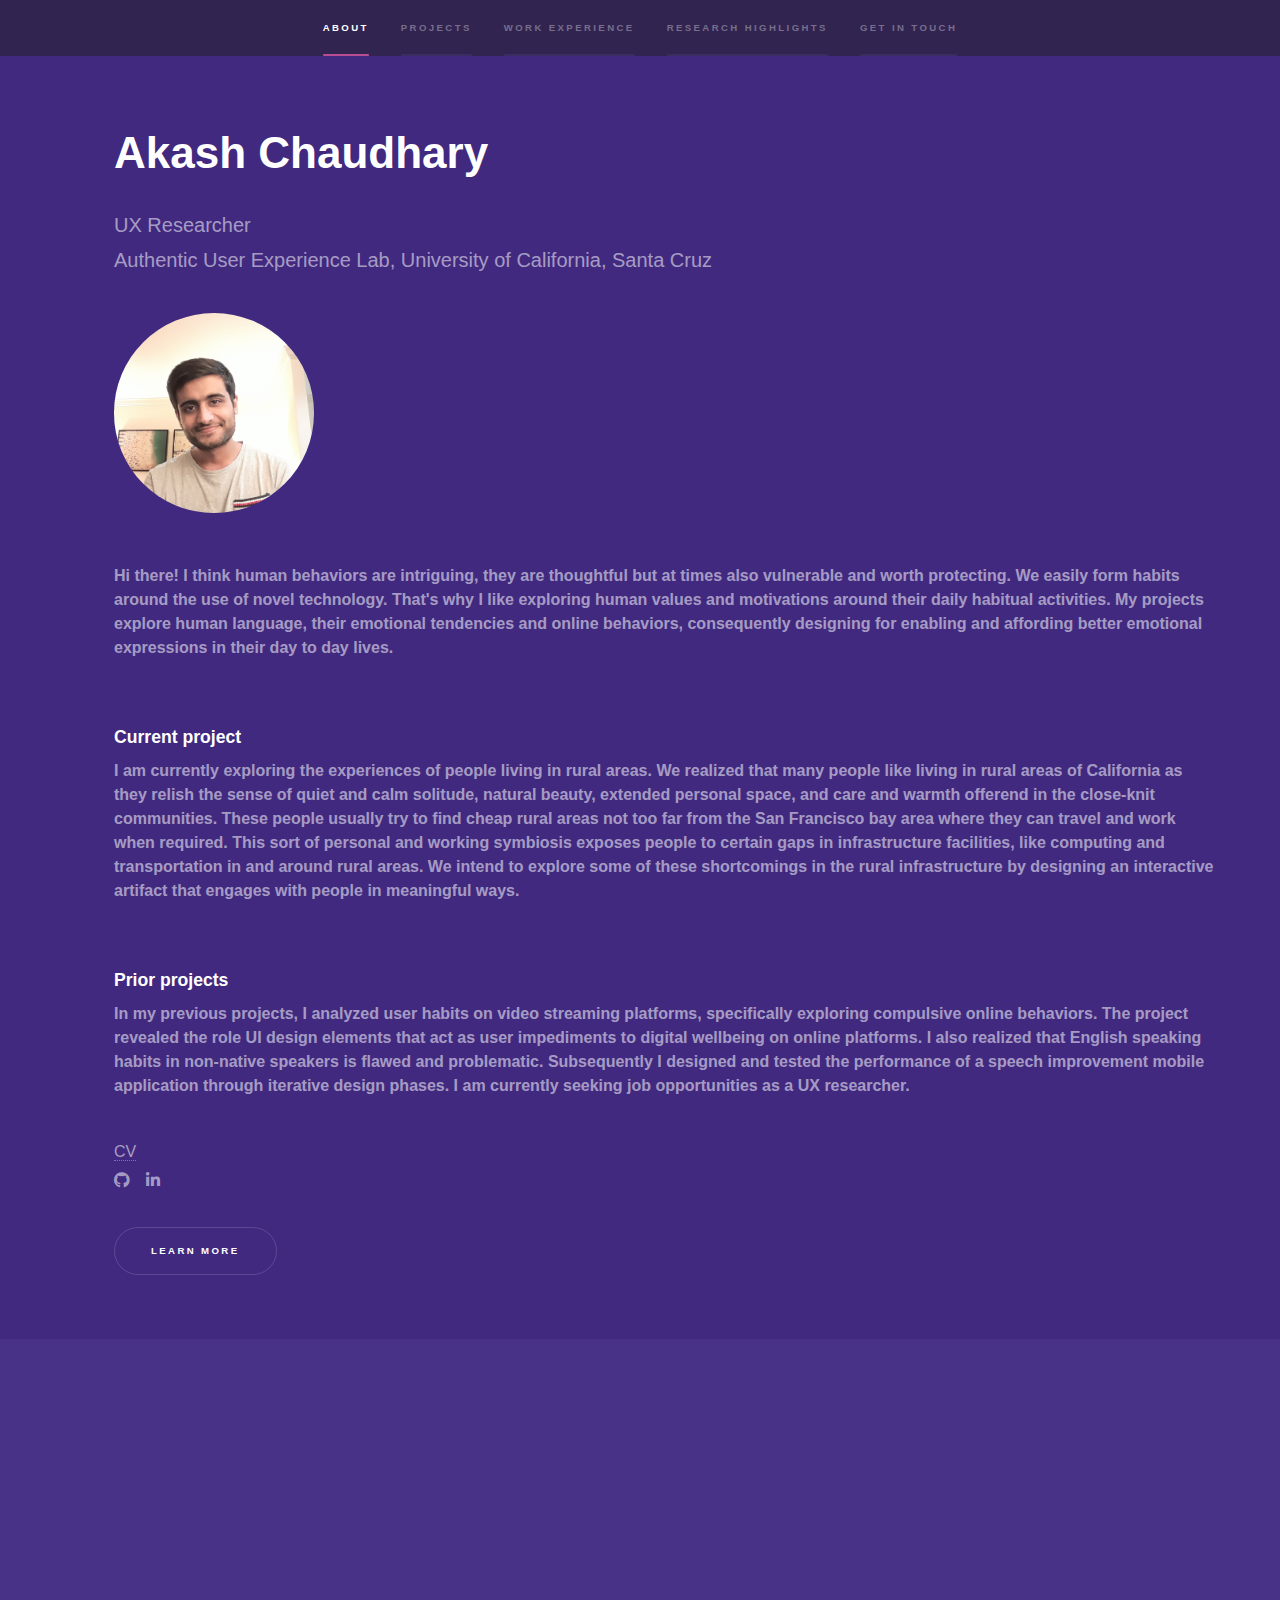
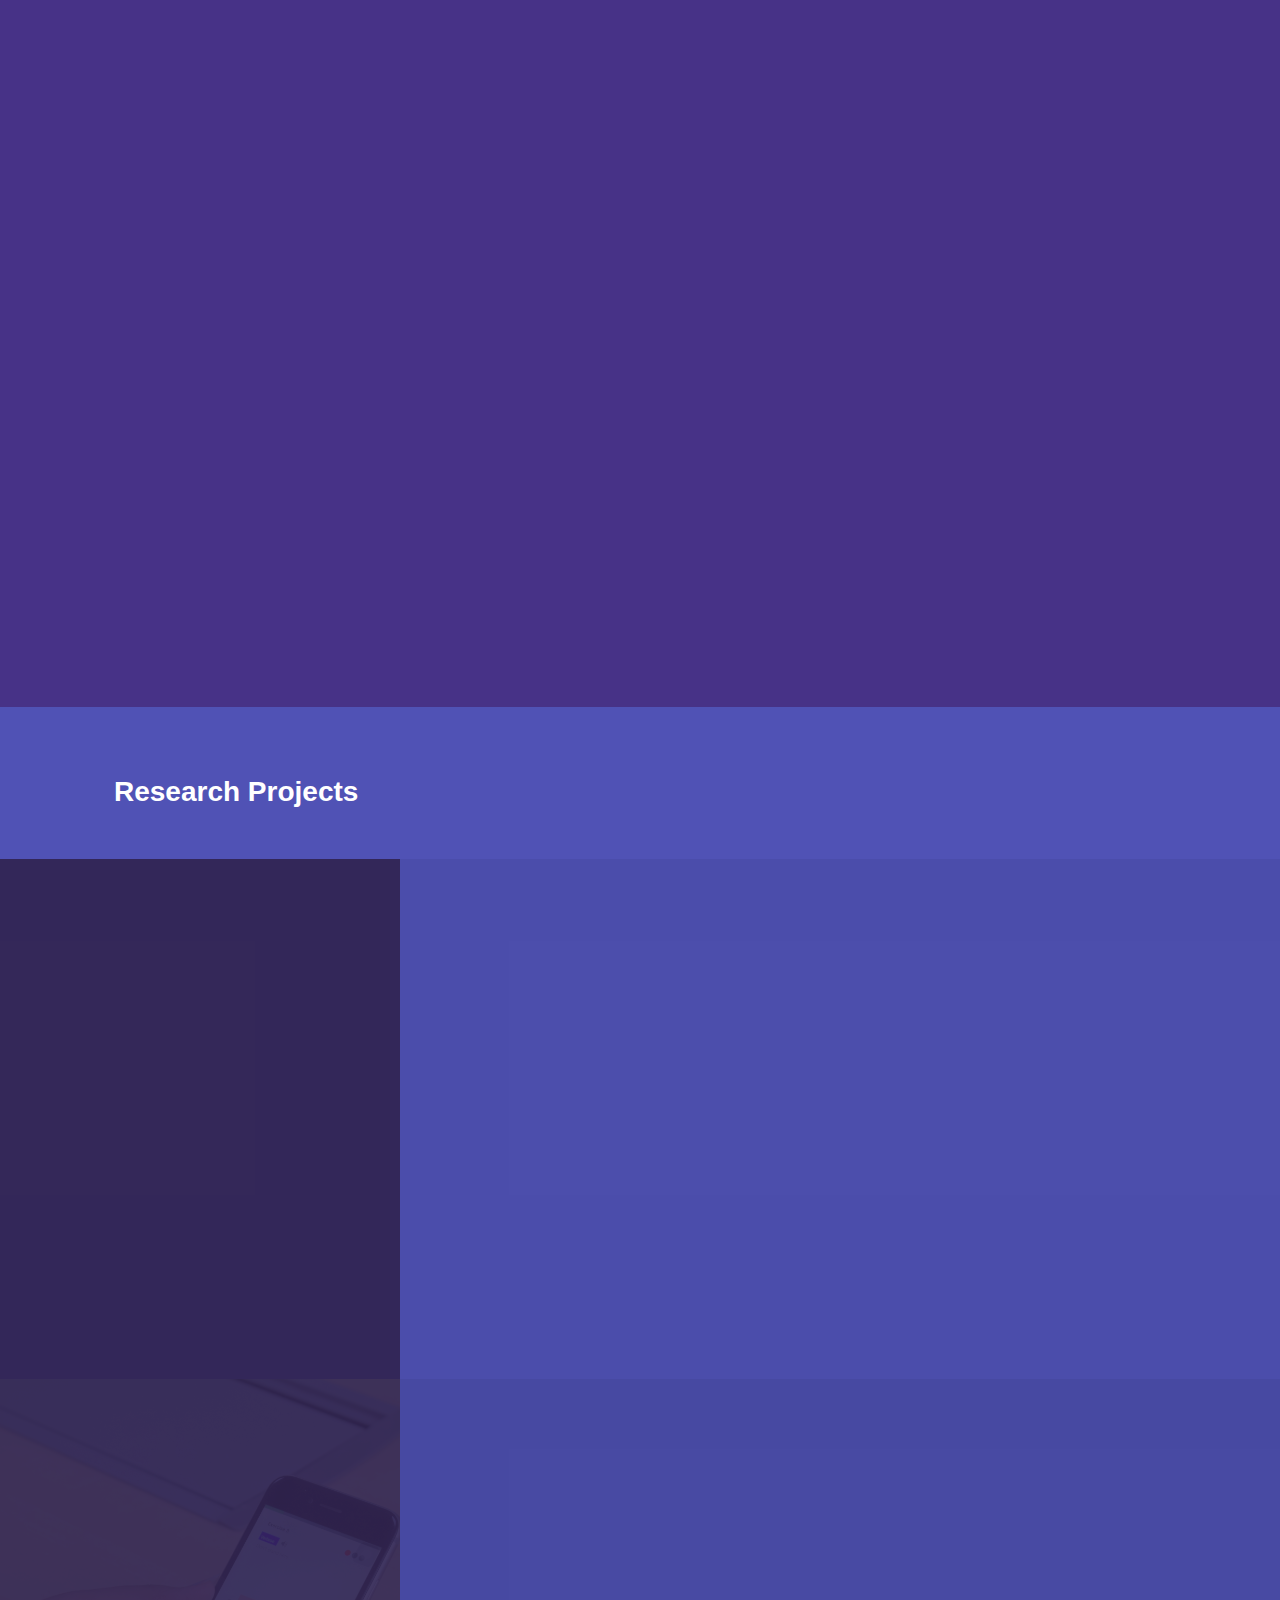
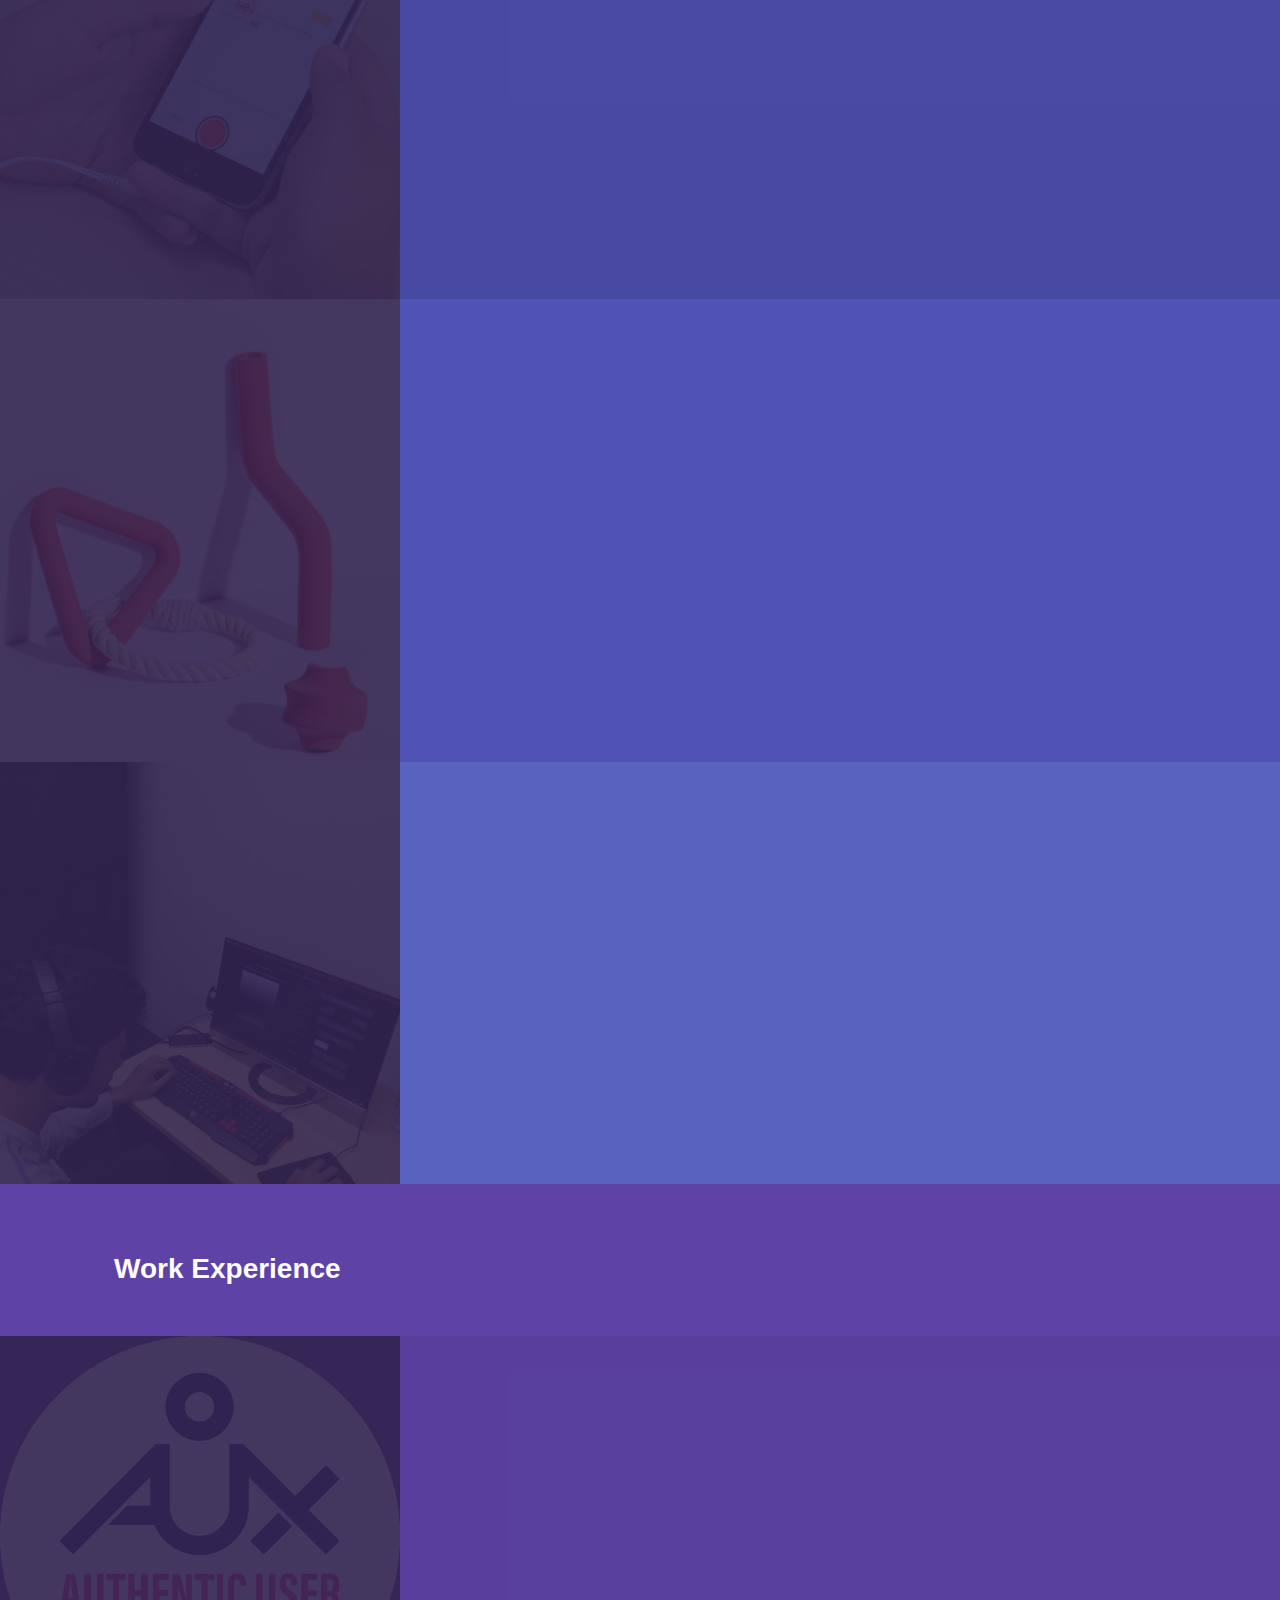
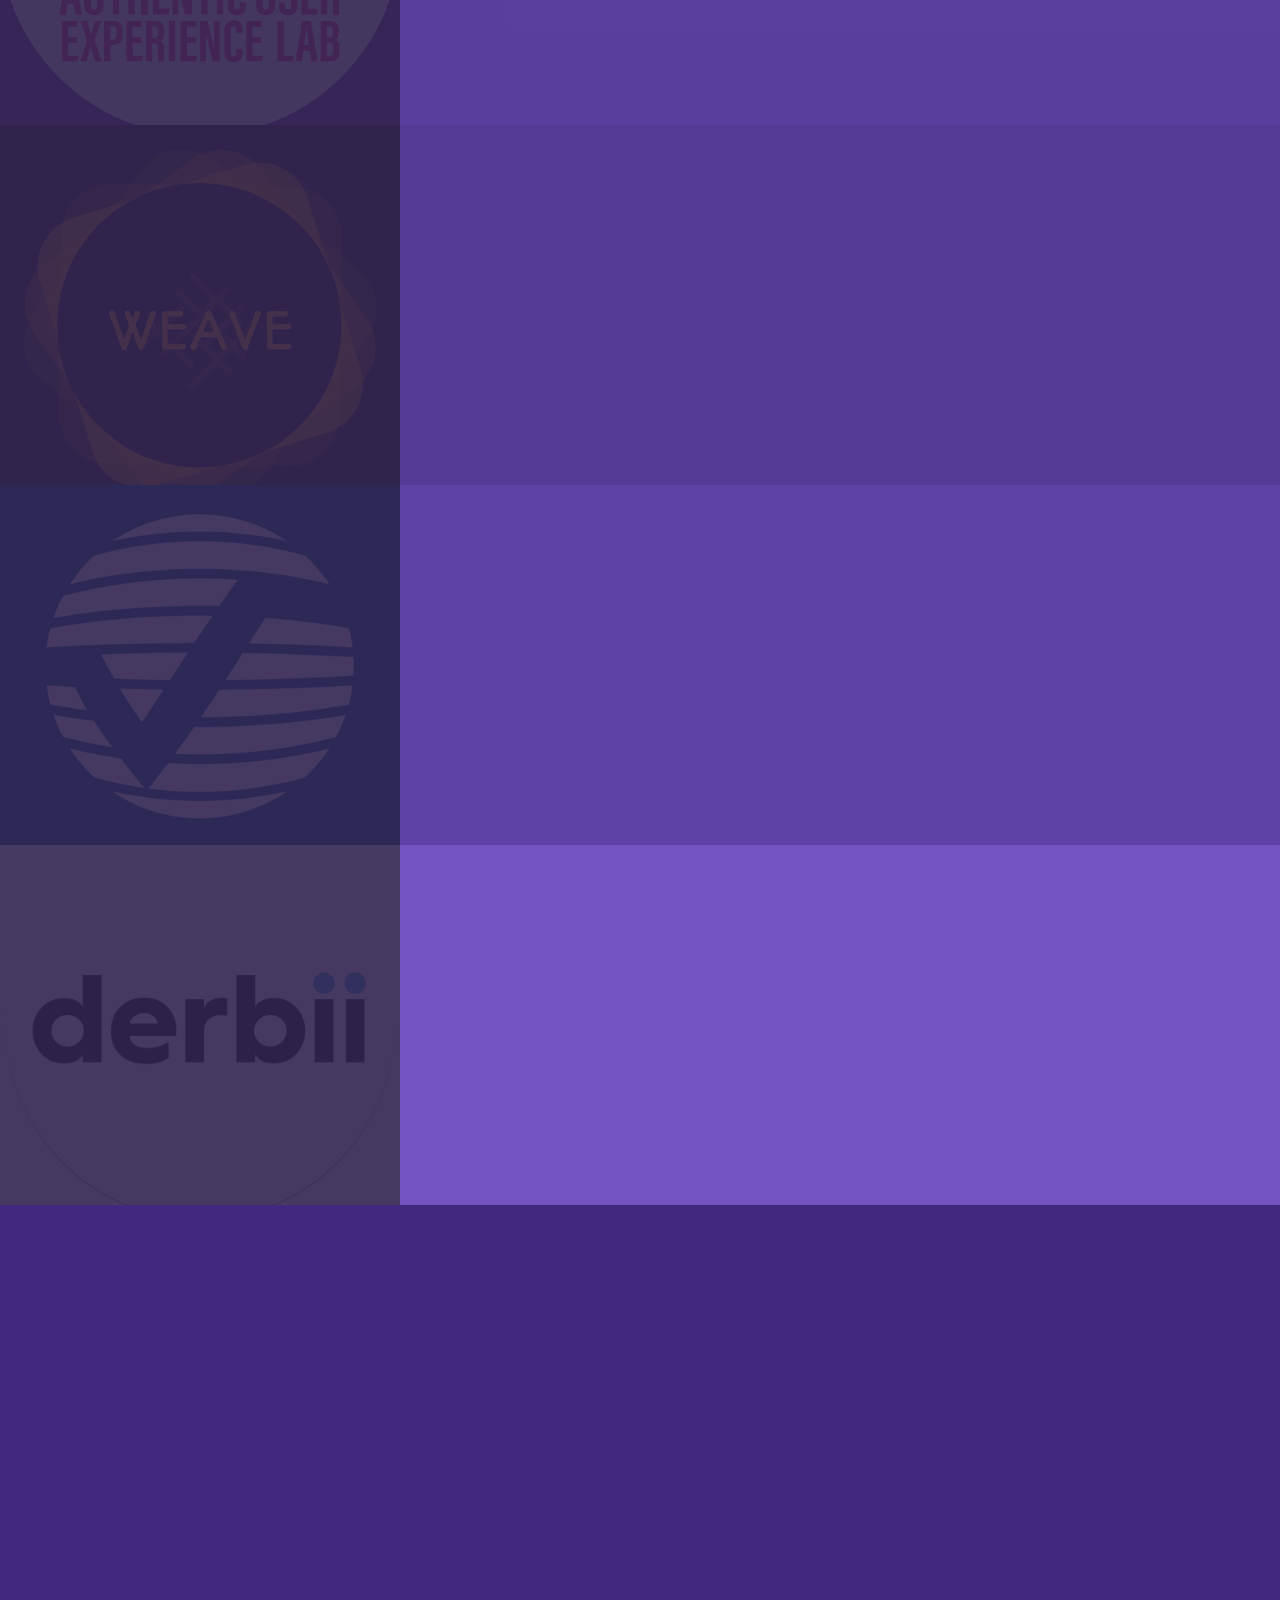
==== index.html @ e8c729b9 "hdhyjyjujug" ====
<!DOCTYPE HTML>
<!--
	Hyperspace by HTML5 UP
	html5up.net | @ajlkn
	Free for personal and commercial use under the CCA 3.0 license (html5up.net/license)
-->
<html>
	<head>
		<title>Akash Chaudhary  - portfolio</title>
		<meta charset="utf-8" />
		<meta name="viewport" content="width=device-width, initial-scale=1, user-scalable=no" />
		<link rel="stylesheet" href="assets/css/main.css" />
		<noscript><link rel="stylesheet" href="assets/css/noscript.css" /></noscript>
	</head>
	<body class="is-preload">

		<!-- Sidebar -->
			<section id="sidebar">

				<div class="inner">
					<nav>
						<ul>
							<li><a href="#intro">About</a></li>
							<li><a href="#one">Projects</a></li>
							<li><a href="#four">Work Experience</a></li>
							<li><a href="#two">Research Highlights</a></li>
							<li><a href="#three">Get in touch</a></li>
							
						</ul>
					</nav>
				</div>
			
			</section>

		<!-- Wrapper -->
			<div id="wrapper">

				<!-- Intro -->
					<section id="intro" class="wrapper style1 fullscreen fade-up">
						<!--<div class="hor_aln">-->
							<div class="inner">
								<!--<section id="rev_intro">-->
									<h1>Akash Chaudhary</h1>
									<p>UX Researcher<br/>
									Authentic User Experience Lab, University of California, Santa Cruz<br/>
									</br/>
									<img style =  "border-radius: 50%; width: 200px" src="images/akash_dp.jpg" alt="Avatar" />
									<h4 style="color:rgba(255, 255, 255, 0.55);">Hi there! I think human behaviors are intriguing, they are thoughtful but at times also vulnerable and worth protecting. We easily form habits around the use of novel technology. That's why I like exploring human values and motivations around their daily habitual activities. My projects explore human language, their emotional tendencies and online behaviors, consequently designing for enabling and affording better emotional expressions in their day to day lives.</h4>
									<br>
									<br>
									<h3>Current project</h3>
									<h4 style="color:rgba(255, 255, 255, 0.55);">I am currently exploring the experiences of people living in rural areas. We realized that many people like living in rural areas of California as they relish the sense of quiet and calm solitude, natural beauty, extended personal space, and care and warmth offerend in the close-knit communities. These people usually try to find cheap rural areas not too far from the San Francisco bay area where they can travel and work when required. This sort of personal and working symbiosis exposes people to certain gaps in infrastructure facilities, like computing and transportation in and around rural areas. We intend to explore some of these shortcomings in the rural infrastructure by designing an interactive artifact that engages with people in meaningful ways.</h4>
									<br>
									<br>
									<h3>Prior projects</h3>
									<h4 style="color:rgba(255, 255, 255, 0.55);">In my previous projects, I analyzed user habits on video streaming platforms, specifically exploring compulsive online behaviors. The project revealed the role UI design elements that act as user impediments to digital wellbeing on online platforms. I also realized that English speaking habits in non-native speakers is flawed and problematic. Subsequently I designed and tested the performance of a speech improvement mobile application through iterative design phases. I am currently seeking job opportunities as a UX researcher.
									</h4>
									</p>

									<ul id="hor list" class="contact">
										<li>
											<a href="assets/Akash_Chaudhary_CV.pdf" >CV</a>
											<ul class="icons">
												<li><a href="https://github.com/akash-1992" class="icon brands fa-github"><span class="label">GitHub</span></a></li>
												<li><a href="https://linkedin.com/in/akash-1992" class="icon brands fa-linkedin-in"><span class="label">LinkedIn</span></a></li>
											</ul>
										</li>
									</ul>

									

						

									<ul class="actions">
										<li><a href="#two" class="button scrolly">Learn more</a></li>
									</ul>
								<!--</section>-->
							</div>
							<!--<div class="my_img">
								<img src="images/DSC_3085_bright.jpg" alt="" data-position="center center" width="170" height="170" />
							</div>-->
						<!--</div>-->
					</section>

					<!-- Two -->
					<section id="two" class="wrapper style3 fade-up"><!--74, 56, 161-->
						<div class="inner">
							<h2>Research Summary</h2>
							

							

									<p>
									Research Themes Explored
									
									</p>
									

									<div class="row">
										<div class="col-6 col-12-medium">
											<ul class="actions">
												<li><a class="buttonn primary">Psychology</a></li>
												
												<li><a class="buttonn primary">Online Behaviors</a></li>
												
												
											</ul>
											
											<ul class="actions">
												<li><a class="buttonn primary">Emotions</a></li>
												<li><a class="buttonn primary">Digital Wellbeing</a></li>
												<li><a class="buttonn primary">Linguistics</a></li>
											</ul>
											
										</div>
										
									</div>

									

									<p>
									Methods Explored
									
									</p>
									

									<div class="row">
										<div class="col-6 col-12-medium">
											<ul class="actions">
												
												<li><a class="buttonn primary">Diary Study</a></li>
												<li><a class="buttonn primary">Interviews</a></li>
												<li><a class="buttonn primary">Artifact Analysis</a></li>
											</ul>
											<ul class="actions">
												<li><a class="buttonn primary">Surveys</a></li>
												<li><a class="buttonn primary">Talk Aloud User Testing</a></li>
												<li><a class="buttonn primary">Cue-Card Testing</a></li>
												
											</ul>
											
											
											
										</div>
										
									</div>

									<p>
									Skills
									
									</p>
									

									<div class="row">
										<div class="col-6 col-12-medium">
											<ul class="actions">
												<li><a class="buttonn primary">Literature Review</a></li>
												<li><a class="buttonn primary">High/Low Fidelity Prototyping</a></li>
												<li><a class="buttonn primary">Project Management</a></li>
												
											</ul>
											
											<ul class="actions">
												<li><a class="buttonn primary">Conducting User Research</a></li>
												<li><a class="buttonn primary">Translational Skills Across Cross-Functional Teams</a></li>
											</ul>
											<ul class="actions">
												<li><a class="buttonn primary">Inter-Disciplinary Insights</a></li>
												<li><a class="buttonn primary">Programming/Development - Python, HTML, CSS, JS</a></li>
											</ul>
											
										</div>
										
									</div>

									<ul class="actions">
										<li><a href="#one" class="button scrolly">Learn more</a></li>
									</ul>


						</div>
					</section>
					


				<!-- One -->
					<section id="one" class="wrapper style2 spotlights">
						<div class="inner">
							<h2 id="prjct">Research Projects</h2>
						</div>
						<section>
							<a href="elements_dwb.html" class="image"><img src="images/DSC_3663.JPG" alt="" data-position="center center" /></a>
							<div class="content">
								<div class="inner">
									<h2>DISCOVERING UNINTENDED USER BEHAVIORS DUE TO DARK UI PATTERNS</h2>
									<p style="width:400px;">
									<ul>
									<li>Overwatching online user behaviors on video streaming platforms is a problem.</li>
									<li>We carried out a diary study on 22 viewers across 228 viewing sessions to gain insights into user feelings and state of minds while they video watch.</li>
									<li>We expose problematic user watching trends, and recognize dark UI patterns prevalent across video streaming platforms.</li>
									<li>Our study highlights 4 ethically oriented UI design considerations to safeguard user interests on current video streaming platforms.</li>
									</ul>
									</p>
									<ul class="actions">
										<li><a href="elements_dwb.html" class="button">Learn more</a></li>
									</ul>
								</div>
							</div>
						</section>
						<section>
							<a href="elements_verbose.html" class="image"><img src="images/DSC_3085_bright.jpg" alt="" data-position="center center" /></a>
							<div class="content">
								<div class="inner">
									<h2>VERBOSE : A VOICE-INPUT APP FOR SPEECH IMPROVEMENT</h2>
									<p style="width:400px;">
									<ul>
										<li>People with English as seond language speak in a way that is difficult to understand.</li>
										<li>We carried out 4 iterative user testing design stages using --- cue card study, low-fidelity wireframe prototype testing, audio-visual surveys and high-fidelity mobile app testing.</li>
										<li>This iterative testing provides 8 essential design requirements that are necessary to develop a speech intonation mobile application for non-native speakers.</li>
										<li>The final mobile application helped people in improving the intent of their speech expressions.</li></p>


									<ul class="actions">
										<li><a href="elements_verbose.html" class="button">Learn more</a></li>
									</ul>
								</div>
							</div>
						</section>

						<section>
							<a href="elements_dogs.html" class="image"><img src="images/dog_home.png" alt="" data-position="25% 25%" /></a>
							<div class="content">
								<div class="inner">
									<h2>DESIGNING FOR EMOTION REGULATION IN DOGS</h2>
									<p style="width:400px;">
									<ul>
										<li>Problem - Dogs feel separation anxiety when isolated from owners.</li>
										<li>Current design focuses on anthropomorphic design process.</li>
										<li>Conducted interviews with dog owners.</li>
										<li>Came up with non-anthropomorphic design solutions for an embodied tool.</li>
										<li>The design space of such an embodied tool could be utilized for designing dog toys.</li>
								
									</p>
									<ul class="actions">
										<li><a href="elements_dogs.html" class="button">Learn more</a></li>
									</ul>
								</div>
							</div>
						</section>

						<section id = "sonifi">
							<a href="elements_midi.html" class="image"><img src="images/image3.jpg" alt="" data-position="25% 25%" /></a>
							<div class="content">
								<div class="inner">
									<h2>DATA SONIFICATION</h2>
									<p style="width:400px;">
										<ul>
											<li>Artists have problem in modal media transfers across different software.</li>
											<li>Designed a python-based tool for navigating MIDI messages.</li>
											<li>Toolbox enabled artists to transfer MIDI and manipulate media files of different file formats. </li>
											<li>The tool has implications in acting as a bridging backbone for creative work across different platforms.</p>
									<ul class="actions">
										<li><a href="elements_midi.html" class="button">Learn more</a></li>
									</ul>
								</div>
							</div>
						</section>

					</section>

					<section id="four" class="wrapper style1 spotlights">
						<div class="inner">
							<h2 id="wrk_exp">Work Experience</h2>
						</div>

						<section>
							<a href="generic_aux.html" class="image"><img src="images/aux_2.png" alt="" data-position="top center" /></a>
							<div class="content">
								<div class="inner">
									<h2>GRADUATE STUDENT RESEARCHER - Authentic User Experience Lab</h2>
									<p style="width:400px;">Currently working as a Graduate Student Researcher in the Authentic User Experience Lab at University of California, Santa Cruz.</p>
									<ul class="actions">
										<li><a href="https://authentic.soe.ucsc.edu/" class="button">Learn more</a></li>
									</ul>
								</div>
							</div>
						</section>

						<section>
							<a href="generic_ra.html" class="image"><img src="images/weave_logo.png" alt="" data-position="top center" /></a>
							<div class="content">
								<div class="inner">
									<h2>RESEARCH ASSISTANT - Weave Lab</h2>
									<p style="width:400px;">Worked for 3 years as a Research Associate in the HCI Design department at IIIT Delhi.</p>
									<ul class="actions">
										<li><a href="generic_ra.html" class="button">Learn more</a></li>
									</ul>
								</div>
							</div>
						</section>

						<section>
							<a href="generic_intern.html" class="image"><img src="images/512x512bb.jpg" alt="" data-position="center center" /></a>
							<div class="content">
								<div class="inner">
									<h2>RESEARCH INTERN - Verisk</h2>
									<p style="width:400px;">Worked for 6 months as a data analyst in the Automatic Speech Recognition Department at Verisk.</p>
									<ul class="actions">
										<li><a href="generic_intern.html" class="button">Learn more</a></li>
									</ul>
								</div>
							</div>
						</section>

						<section id = "derb">
							<a href="generic_startup.html" class="image"><img src="images/derbii_logo.png" alt="" data-position="center center" /></a>
							<div class="content">
								<div class="inner">
									<h2>PRODUCT MANAGER - Derbii</h2>
									<p style="width:400px;">Worked for 2 years as a Product Manager at a cab aggregation startup.</p>
									<ul class="actions">
										<li><a href="generic_startup.html" class="button">Learn more</a></li>
									</ul>
								</div>
							</div>
						</section>
						
					</section>

					


				<!-- Three -->
					<section id="three" class="wrapper style1 fade-up">
						<div class="inner">
							<h2>Get in touch</h2>
							<p style="width:400px;">
								Feel free to contact me in case of any queries or information.</br>
							I am available at the following -</p>
							<!--<div class="split style1">-->
								<!--<section>
									<form method="post" action="#">
										<div class="fields">
											<div class="field half">
												<label for="name">Name</label>
												<input type="text" name="name" id="name" />
											</div>
											<div class="field half">
												<label for="email">Email</label>
												<input type="text" name="email" id="email" />
											</div>
											<div class="field">
												<label for="message">Message</label>
												<textarea name="message" id="message" rows="5"></textarea>
											</div>
										</div>
										<ul class="actions">
											<li><a href="" class="button submit">Send Message</a></li>
										</ul>
									</form>
								</section>-->
								<section>
									<ul id="hor list" class="contact">
										<li>
											<h3>Email</h3>
											achaud10@ucsc.edu
										</li>
										<!--<li>
											<h3>Phone</h3>
											<span>(000) 000-0000</span>
										</li>-->
										<li>
											<h3>Channels</h3>
											<ul class="icons">
												<li><a href="https://github.com/akash-1992" class="icon brands fa-github"><span class="label">GitHub</span></a></li>
												<li><a href="https://linkedin.com/in/akash-1992" class="icon brands fa-linkedin-in"><span class="label">LinkedIn</span></a></li>
											</ul>
										</li>
									</ul>
								</section>
							<!--</div>-->
						</div>
					</section>

			</div>

		<!-- Footer -->
			<!-- <footer id="footer" class="wrapper style1-alt">
				<div class="inner">
					<ul class="menu">
						<li>&copy; Untitled. All rights reserved.</li><li>Design: <a href="http://html5up.net">HTML5 UP</a></li>
					</ul>
				</div>
			</footer> -->

		<!-- Scripts -->
			<script src="assets/js/jquery.min.js"></script>
			<script src="assets/js/jquery.scrollex.min.js"></script>
			<script src="assets/js/jquery.scrolly.min.js"></script>
			<script src="assets/js/browser.min.js"></script>
			<script src="assets/js/breakpoints.min.js"></script>
			<script src="assets/js/util.js"></script>
			<script src="assets/js/main.js"></script>

	</body>
</html>
---- assets/css/main.css ----
@import url(fontawesome-all.min.css);

/*
	Hyperspace by HTML5 UP
	html5up.net | @ajlkn
	Free for personal and commercial use under the CCA 3.0 license (html5up.net/license)
*/

html, body, div, span, applet, object,
iframe, h1, h2, h3, h4, h5, h6, p, blockquote,
pre, a, abbr, acronym, address, big, cite,
code, del, dfn, em, img, ins, kbd, q, s, samp,
small, strike, strong, sub, sup, tt, var, b,
u, i, center, dl, dt, dd, ol, ul, li, fieldset,
form, label, legend, table, caption, tbody,
tfoot, thead, tr, th, td, article, aside,
canvas, details, embed, figure, figcaption,
footer, header, hgroup, menu, nav, output, ruby,
section, summary, time, mark, audio, video {
	margin: 0;
	padding: 0;
	border: 0;
	font-size: 100%;
	font: inherit;
	vertical-align: baseline;}

article, aside, details, figcaption, figure,
footer, header, hgroup, menu, nav, section {
	display: block;}

body {
	line-height: 1;
}

ol, ul {
	list-style: none;
}

blockquote, q {
	quotes: none;
}

	blockquote:before, blockquote:after, q:before, q:after {
		content: '';
		content: none;
	}

table {
	border-collapse: collapse;
	border-spacing: 0;
}

body {
	-webkit-text-size-adjust: none;
}

mark {
	background-color: transparent;
	color: inherit;
}

input::-moz-focus-inner {
	border: 0;
	padding: 0;
}

input, select, textarea {
	-moz-appearance: none;
	-webkit-appearance: none;
	-ms-appearance: none;
	appearance: none;
}

/* Basic */

	@-ms-viewport {
		width: device-width;
	}

	body {
		-ms-overflow-style: scrollbar;
	}

	@media screen and (max-width: 480px) {

		html, body {
			min-width: 320px;
		}

	}

	html {
		box-sizing: border-box;
	}

	*, *:before, *:after {
		box-sizing: inherit;
	}

	body {
		background: #312450;
	}

		body.is-preload *, body.is-preload *:before, body.is-preload *:after {
			-moz-animation: none !important;
			-webkit-animation: none !important;
			-ms-animation: none !important;
			animation: none !important;
			-moz-transition: none !important;
			-webkit-transition: none !important;
			-ms-transition: none !important;
			transition: none !important;
		}

/* Type */

	body, input, select, textarea {
		color: rgba(255, 255, 255, 0.55);
		font-family: Arial, Helvetica, sans-serif;
		font-size: 16.5pt;
		font-weight: normal;
		line-height: 1.75;
	}

		@media screen and (max-width: 1680px) {

			body, input, select, textarea {
				font-size: 13pt;
			}

		}

		@media screen and (max-width: 1280px) {

			body, input, select, textarea {
				font-size: 12pt;
			}

		}

		@media screen and (max-width: 360px) {

			body, input, select, textarea {
				font-size: 11pt;
			}

		}

	a {
		-moz-transition: color 0.2s ease, border-bottom-color 0.2s ease;
		-webkit-transition: color 0.2s ease, border-bottom-color 0.2s ease;
		-ms-transition: color 0.2s ease, border-bottom-color 0.2s ease;
		transition: color 0.2s ease, border-bottom-color 0.2s ease;
		border-bottom: dotted 1px rgba(255, 255, 255, 0.35);
		color: inherit;
		text-decoration: none;
	}

		a:hover {
			border-bottom-color: transparent;
			color: #ffffff;
		}

	strong, b {
		color: #ffffff;
		font-weight: bold;
	}

	em, i {
		font-style: italic;
	}

	p {
		margin: 0 0 2em 0;
	}

	h1, h2, h3, h4, h5, h6 {
		color: #ffffff;
		font-weight: bold;
		line-height: 1.5;
		margin: 0 0 0.5em 0;
	}

		h1 a, h2 a, h3 a, h4 a, h5 a, h6 a {
			color: inherit;
			text-decoration: none;
		}

	h1 {
		font-size: 2.75em;
	}

		h1.major {
			margin: 0 0 1.3em 0;
			position: relative;
			padding-bottom: 0.35em;
		}

			h1.major:after {
				background-image: -moz-linear-gradient(to right, #5e42a6, #b74e91);
				background-image: -webkit-linear-gradient(to right, #5e42a6, #b74e91);
				background-image: -ms-linear-gradient(to right, #5e42a6, #b74e91);
				background-image: linear-gradient(to right, #5e42a6, #b74e91);
				-moz-transition: max-width 0.2s ease;
				-webkit-transition: max-width 0.2s ease;
				-ms-transition: max-width 0.2s ease;
				transition: max-width 0.2s ease;
				border-radius: 0.2em;
				bottom: 0;
				content: '';
				height: 0.05em;
				position: absolute;
				right: 0;
				width: 100%;
			}

	h2 {
		font-size: 1.75em;
	}

	h3 {
		font-size: 1.1em;
	}

	h4 {
		font-size: 1em;
	}

	h5 {
		font-size: 0.8em;
	}

	h6 {
		font-size: 0.6em;
	}

	@media screen and (max-width: 736px) {

		h1 {
			font-size: 2em;
		}

		h2 {
			font-size: 1.25em;
		}

		h3 {
			font-size: 1em;
		}

		h4 {
			font-size: 0.8em;
		}

		h5 {
			font-size: 0.6em;
		}

		h6 {
			font-size: 0.6em;
		}

	}

	sub {
		font-size: 0.8em;
		position: relative;
		top: 0.5em;
	}

	sup {
		font-size: 0.8em;
		position: relative;
		top: -0.5em;
	}

	blockquote {
		border-left: solid 4px rgba(255, 255, 255, 0.15);
		font-style: italic;
		margin: 0 0 2em 0;
		padding: 0.5em 0 0.5em 2em;
	}

	code {
		background: rgba(255, 255, 255, 0.05);
		border-radius: 0.25em;
		border: solid 1px rgba(255, 255, 255, 0.15);
		font-family: "Courier New", monospace;
		font-size: 0.9em;
		margin: 0 0.25em;
		padding: 0.25em 0.65em;
	}

	pre {
		-webkit-overflow-scrolling: touch;
		font-family: "Courier New", monospace;
		font-size: 0.9em;
		margin: 0 0 2em 0;
	}

		pre code {
			display: block;
			line-height: 1.75em;
			padding: 1em 1.5em;
			overflow-x: auto;
		}

	hr {
		border: 0;
		border-bottom: solid 1px rgba(255, 255, 255, 0.15);
		margin: 2em 0;
	}

		hr.major {
			margin: 3em 0;
		}

	.align-left {
		text-align: left;
	}

	.align-center {
		text-align: center;
	}

	.align-right {
		text-align: right;
	}

/* Row */

	.row {
		display: flex;
		flex-wrap: wrap;
		box-sizing: border-box;
		align-items: stretch;
	}

		.row > * {
			box-sizing: border-box;
		}

		.row.gtr-uniform > * > :last-child {
			margin-bottom: 0;
		}

		.row.aln-left {
			justify-content: flex-start;
		}

		.row.aln-center {
			justify-content: center;
		}

		.row.aln-right {
			justify-content: flex-end;
		}

		.row.aln-top {
			align-items: flex-start;
		}

		.row.aln-middle {
			align-items: center;
		}

		.row.aln-bottom {
			align-items: flex-end;
		}

		.row > .imp {
			order: -1;
		}

		.row > .col-1 {
			width: 8.33333%;
		}

		.row > .off-1 {
			margin-left: 8.33333%;
		}

		.row > .col-2 {
			width: 16.66667%;
		}

		.row > .off-2 {
			margin-left: 16.66667%;
		}

		.row > .col-3 {
			width: 25%;
		}

		.row > .off-3 {
			margin-left: 25%;
		}

		.row > .col-4 {
			width: 33.33333%;
		}

		.row > .off-4 {
			margin-left: 33.33333%;
		}

		.row > .col-5 {
			width: 41.66667%;
		}

		.row > .off-5 {
			margin-left: 41.66667%;
		}

		.row > .col-6 {
			width: 50%;
		}

		.row > .off-6 {
			margin-left: 50%;
		}

		.row > .col-7 {
			width: 58.33333%;
		}

		.row > .off-7 {
			margin-left: 58.33333%;
		}

		.row > .col-8 {
			width: 66.66667%;
		}

		.row > .off-8 {
			margin-left: 66.66667%;
		}

		.row > .col-9 {
			width: 75%;
		}

		.row > .off-9 {
			margin-left: 75%;
		}

		.row > .col-10 {
			width: 83.33333%;
		}

		.row > .off-10 {
			margin-left: 83.33333%;
		}

		.row > .col-11 {
			width: 91.66667%;
		}

		.row > .off-11 {
			margin-left: 91.66667%;
		}

		.row > .col-12 {
			width: 100%;
		}

		.row > .off-12 {
			margin-left: 100%;
		}

		.row.gtr-0 {
			margin-top: 0;
			margin-left: 0em;
		}

			.row.gtr-0 > * {
				padding: 0 0 0 0em;
			}

			.row.gtr-0.gtr-uniform {
				margin-top: 0em;
			}

				.row.gtr-0.gtr-uniform > * {
					padding-top: 0em;
				}

		.row.gtr-25 {
			margin-top: 0;
			margin-left: -0.375em;
		}

			.row.gtr-25 > * {
				padding: 0 0 0 0.375em;
			}

			.row.gtr-25.gtr-uniform {
				margin-top: -0.375em;
			}

				.row.gtr-25.gtr-uniform > * {
					padding-top: 0.375em;
				}

		.row.gtr-50 {
			margin-top: 0;
			margin-left: -0.75em;
		}

			.row.gtr-50 > * {
				padding: 0 0 0 0.75em;
			}

			.row.gtr-50.gtr-uniform {
				margin-top: -0.75em;
			}

				.row.gtr-50.gtr-uniform > * {
					padding-top: 0.75em;
				}

		.row {
			margin-top: 0;
			margin-left: -1.5em;
		}

			.row > * {
				padding: 0 0 0 1.5em;
			}

			.row.gtr-uniform {
				margin-top: -1.5em;
			}

				.row.gtr-uniform > * {
					padding-top: 1.5em;
				}

		.row.gtr-150 {
			margin-top: 0;
			margin-left: -2.25em;
		}

			.row.gtr-150 > * {
				padding: 0 0 0 2.25em;
			}

			.row.gtr-150.gtr-uniform {
				margin-top: -2.25em;
			}

				.row.gtr-150.gtr-uniform > * {
					padding-top: 2.25em;
				}

		.row.gtr-200 {
			margin-top: 0;
			margin-left: -3em;
		}

			.row.gtr-200 > * {
				padding: 0 0 0 3em;
			}

			.row.gtr-200.gtr-uniform {
				margin-top: -3em;
			}

				.row.gtr-200.gtr-uniform > * {
					padding-top: 3em;
				}

		@media screen and (max-width: 1680px) {

			.row {
				display: flex;
				flex-wrap: wrap;
				box-sizing: border-box;
				align-items: stretch;
			}

				.row > * {
					box-sizing: border-box;
				}

				.row.gtr-uniform > * > :last-child {
					margin-bottom: 0;
				}

				.row.aln-left {
					justify-content: flex-start;
				}

				.row.aln-center {
					justify-content: center;
				}

				.row.aln-right {
					justify-content: flex-end;
				}

				.row.aln-top {
					align-items: flex-start;
				}

				.row.aln-middle {
					align-items: center;
				}

				.row.aln-bottom {
					align-items: flex-end;
				}

				.row > .imp-xlarge {
					order: -1;
				}

				.row > .col-1-xlarge {
					width: 8.33333%;
				}

				.row > .off-1-xlarge {
					margin-left: 8.33333%;
				}

				.row > .col-2-xlarge {
					width: 16.66667%;
				}

				.row > .off-2-xlarge {
					margin-left: 16.66667%;
				}

				.row > .col-3-xlarge {
					width: 25%;
				}

				.row > .off-3-xlarge {
					margin-left: 25%;
				}

				.row > .col-4-xlarge {
					width: 33.33333%;
				}

				.row > .off-4-xlarge {
					margin-left: 33.33333%;
				}

				.row > .col-5-xlarge {
					width: 41.66667%;
				}

				.row > .off-5-xlarge {
					margin-left: 41.66667%;
				}

				.row > .col-6-xlarge {
					width: 50%;
				}

				.row > .off-6-xlarge {
					margin-left: 50%;
				}

				.row > .col-7-xlarge {
					width: 58.33333%;
				}

				.row > .off-7-xlarge {
					margin-left: 58.33333%;
				}

				.row > .col-8-xlarge {
					width: 66.66667%;
				}

				.row > .off-8-xlarge {
					margin-left: 66.66667%;
				}

				.row > .col-9-xlarge {
					width: 75%;
				}

				.row > .off-9-xlarge {
					margin-left: 75%;
				}

				.row > .col-10-xlarge {
					width: 83.33333%;
				}

				.row > .off-10-xlarge {
					margin-left: 83.33333%;
				}

				.row > .col-11-xlarge {
					width: 91.66667%;
				}

				.row > .off-11-xlarge {
					margin-left: 91.66667%;
				}

				.row > .col-12-xlarge {
					width: 100%;
				}

				.row > .off-12-xlarge {
					margin-left: 100%;
				}

				.row.gtr-0 {
					margin-top: 0;
					margin-left: 0em;
				}

					.row.gtr-0 > * {
						padding: 0 0 0 0em;
					}

					.row.gtr-0.gtr-uniform {
						margin-top: 0em;
					}

						.row.gtr-0.gtr-uniform > * {
							padding-top: 0em;
						}

				.row.gtr-25 {
					margin-top: 0;
					margin-left: -0.375em;
				}

					.row.gtr-25 > * {
						padding: 0 0 0 0.375em;
					}

					.row.gtr-25.gtr-uniform {
						margin-top: -0.375em;
					}

						.row.gtr-25.gtr-uniform > * {
							padding-top: 0.375em;
						}

				.row.gtr-50 {
					margin-top: 0;
					margin-left: -0.75em;
				}

					.row.gtr-50 > * {
						padding: 0 0 0 0.75em;
					}

					.row.gtr-50.gtr-uniform {
						margin-top: -0.75em;
					}

						.row.gtr-50.gtr-uniform > * {
							padding-top: 0.75em;
						}

				.row {
					margin-top: 0;
					margin-left: -1.5em;
				}

					.row > * {
						padding: 0 0 0 1.5em;
					}

					.row.gtr-uniform {
						margin-top: -1.5em;
					}

						.row.gtr-uniform > * {
							padding-top: 1.5em;
						}

				.row.gtr-150 {
					margin-top: 0;
					margin-left: -2.25em;
				}

					.row.gtr-150 > * {
						padding: 0 0 0 2.25em;
					}

					.row.gtr-150.gtr-uniform {
						margin-top: -2.25em;
					}

						.row.gtr-150.gtr-uniform > * {
							padding-top: 2.25em;
						}

				.row.gtr-200 {
					margin-top: 0;
					margin-left: -3em;
				}

					.row.gtr-200 > * {
						padding: 0 0 0 3em;
					}

					.row.gtr-200.gtr-uniform {
						margin-top: -3em;
					}

						.row.gtr-200.gtr-uniform > * {
							padding-top: 3em;
						}

		}

		@media screen and (max-width: 1280px) {

			.row {
				display: flex;
				flex-wrap: wrap;
				box-sizing: border-box;
				align-items: stretch;
			}

				.row > * {
					box-sizing: border-box;
				}

				.row.gtr-uniform > * > :last-child {
					margin-bottom: 0;
				}

				.row.aln-left {
					justify-content: flex-start;
				}

				.row.aln-center {
					justify-content: center;
				}

				.row.aln-right {
					justify-content: flex-end;
				}

				.row.aln-top {
					align-items: flex-start;
				}

				.row.aln-middle {
					align-items: center;
				}

				.row.aln-bottom {
					align-items: flex-end;
				}

				.row > .imp-large {
					order: -1;
				}

				.row > .col-1-large {
					width: 8.33333%;
				}

				.row > .off-1-large {
					margin-left: 8.33333%;
				}

				.row > .col-2-large {
					width: 16.66667%;
				}

				.row > .off-2-large {
					margin-left: 16.66667%;
				}

				.row > .col-3-large {
					width: 25%;
				}

				.row > .off-3-large {
					margin-left: 25%;
				}

				.row > .col-4-large {
					width: 33.33333%;
				}

				.row > .off-4-large {
					margin-left: 33.33333%;
				}

				.row > .col-5-large {
					width: 41.66667%;
				}

				.row > .off-5-large {
					margin-left: 41.66667%;
				}

				.row > .col-6-large {
					width: 50%;
				}

				.row > .off-6-large {
					margin-left: 50%;
				}

				.row > .col-7-large {
					width: 58.33333%;
				}

				.row > .off-7-large {
					margin-left: 58.33333%;
				}

				.row > .col-8-large {
					width: 66.66667%;
				}

				.row > .off-8-large {
					margin-left: 66.66667%;
				}

				.row > .col-9-large {
					width: 75%;
				}

				.row > .off-9-large {
					margin-left: 75%;
				}

				.row > .col-10-large {
					width: 83.33333%;
				}

				.row > .off-10-large {
					margin-left: 83.33333%;
				}

				.row > .col-11-large {
					width: 91.66667%;
				}

				.row > .off-11-large {
					margin-left: 91.66667%;
				}

				.row > .col-12-large {
					width: 100%;
				}

				.row > .off-12-large {
					margin-left: 100%;
				}

				.row.gtr-0 {
					margin-top: 0;
					margin-left: 0em;
				}

					.row.gtr-0 > * {
						padding: 0 0 0 0em;
					}

					.row.gtr-0.gtr-uniform {
						margin-top: 0em;
					}

						.row.gtr-0.gtr-uniform > * {
							padding-top: 0em;
						}

				.row.gtr-25 {
					margin-top: 0;
					margin-left: -0.375em;
				}

					.row.gtr-25 > * {
						padding: 0 0 0 0.375em;
					}

					.row.gtr-25.gtr-uniform {
						margin-top: -0.375em;
					}

						.row.gtr-25.gtr-uniform > * {
							padding-top: 0.375em;
						}

				.row.gtr-50 {
					margin-top: 0;
					margin-left: -0.75em;
				}

					.row.gtr-50 > * {
						padding: 0 0 0 0.75em;
					}

					.row.gtr-50.gtr-uniform {
						margin-top: -0.75em;
					}

						.row.gtr-50.gtr-uniform > * {
							padding-top: 0.75em;
						}

				.row {
					margin-top: 0;
					margin-left: -1.5em;
				}

					.row > * {
						padding: 0 0 0 1.5em;
					}

					.row.gtr-uniform {
						margin-top: -1.5em;
					}

						.row.gtr-uniform > * {
							padding-top: 1.5em;
						}

				.row.gtr-150 {
					margin-top: 0;
					margin-left: -2.25em;
				}

					.row.gtr-150 > * {
						padding: 0 0 0 2.25em;
					}

					.row.gtr-150.gtr-uniform {
						margin-top: -2.25em;
					}

						.row.gtr-150.gtr-uniform > * {
							padding-top: 2.25em;
						}

				.row.gtr-200 {
					margin-top: 0;
					margin-left: -3em;
				}

					.row.gtr-200 > * {
						padding: 0 0 0 3em;
					}

					.row.gtr-200.gtr-uniform {
						margin-top: -3em;
					}

						.row.gtr-200.gtr-uniform > * {
							padding-top: 3em;
						}

		}

		@media screen and (max-width: 980px) {

			.row {
				display: flex;
				flex-wrap: wrap;
				box-sizing: border-box;
				align-items: stretch;
			}

				.row > * {
					box-sizing: border-box;
				}

				.row.gtr-uniform > * > :last-child {
					margin-bottom: 0;
				}

				.row.aln-left {
					justify-content: flex-start;
				}

				.row.aln-center {
					justify-content: center;
				}

				.row.aln-right {
					justify-content: flex-end;
				}

				.row.aln-top {
					align-items: flex-start;
				}

				.row.aln-middle {
					align-items: center;
				}

				.row.aln-bottom {
					align-items: flex-end;
				}

				.row > .imp-medium {
					order: -1;
				}

				.row > .col-1-medium {
					width: 8.33333%;
				}

				.row > .off-1-medium {
					margin-left: 8.33333%;
				}

				.row > .col-2-medium {
					width: 16.66667%;
				}

				.row > .off-2-medium {
					margin-left: 16.66667%;
				}

				.row > .col-3-medium {
					width: 25%;
				}

				.row > .off-3-medium {
					margin-left: 25%;
				}

				.row > .col-4-medium {
					width: 33.33333%;
				}

				.row > .off-4-medium {
					margin-left: 33.33333%;
				}

				.row > .col-5-medium {
					width: 41.66667%;
				}

				.row > .off-5-medium {
					margin-left: 41.66667%;
				}

				.row > .col-6-medium {
					width: 50%;
				}

				.row > .off-6-medium {
					margin-left: 50%;
				}

				.row > .col-7-medium {
					width: 58.33333%;
				}

				.row > .off-7-medium {
					margin-left: 58.33333%;
				}

				.row > .col-8-medium {
					width: 66.66667%;
				}

				.row > .off-8-medium {
					margin-left: 66.66667%;
				}

				.row > .col-9-medium {
					width: 75%;
				}

				.row > .off-9-medium {
					margin-left: 75%;
				}

				.row > .col-10-medium {
					width: 83.33333%;
				}

				.row > .off-10-medium {
					margin-left: 83.33333%;
				}

				.row > .col-11-medium {
					width: 91.66667%;
				}

				.row > .off-11-medium {
					margin-left: 91.66667%;
				}

				.row > .col-12-medium {
					width: 100%;
				}

				.row > .off-12-medium {
					margin-left: 100%;
				}

				.row.gtr-0 {
					margin-top: 0;
					margin-left: 0em;
				}

					.row.gtr-0 > * {
						padding: 0 0 0 0em;
					}

					.row.gtr-0.gtr-uniform {
						margin-top: 0em;
					}

						.row.gtr-0.gtr-uniform > * {
							padding-top: 0em;
						}

				.row.gtr-25 {
					margin-top: 0;
					margin-left: -0.375em;
				}

					.row.gtr-25 > * {
						padding: 0 0 0 0.375em;
					}

					.row.gtr-25.gtr-uniform {
						margin-top: -0.375em;
					}

						.row.gtr-25.gtr-uniform > * {
							padding-top: 0.375em;
						}

				.row.gtr-50 {
					margin-top: 0;
					margin-left: -0.75em;
				}

					.row.gtr-50 > * {
						padding: 0 0 0 0.75em;
					}

					.row.gtr-50.gtr-uniform {
						margin-top: -0.75em;
					}

						.row.gtr-50.gtr-uniform > * {
							padding-top: 0.75em;
						}

				.row {
					margin-top: 0;
					margin-left: -1.5em;
				}

					.row > * {
						padding: 0 0 0 1.5em;
					}

					.row.gtr-uniform {
						margin-top: -1.5em;
					}

						.row.gtr-uniform > * {
							padding-top: 1.5em;
						}

				.row.gtr-150 {
					margin-top: 0;
					margin-left: -2.25em;
				}

					.row.gtr-150 > * {
						padding: 0 0 0 2.25em;
					}

					.row.gtr-150.gtr-uniform {
						margin-top: -2.25em;
					}

						.row.gtr-150.gtr-uniform > * {
							padding-top: 2.25em;
						}

				.row.gtr-200 {
					margin-top: 0;
					margin-left: -3em;
				}

					.row.gtr-200 > * {
						padding: 0 0 0 3em;
					}

					.row.gtr-200.gtr-uniform {
						margin-top: -3em;
					}

						.row.gtr-200.gtr-uniform > * {
							padding-top: 3em;
						}

		}

		@media screen and (max-width: 736px) {

			.row {
				display: flex;
				flex-wrap: wrap;
				box-sizing: border-box;
				align-items: stretch;
			}

				.row > * {
					box-sizing: border-box;
				}

				.row.gtr-uniform > * > :last-child {
					margin-bottom: 0;
				}

				.row.aln-left {
					justify-content: flex-start;
				}

				.row.aln-center {
					justify-content: center;
				}

				.row.aln-right {
					justify-content: flex-end;
				}

				.row.aln-top {
					align-items: flex-start;
				}

				.row.aln-middle {
					align-items: center;
				}

				.row.aln-bottom {
					align-items: flex-end;
				}

				.row > .imp-small {
					order: -1;
				}

				.row > .col-1-small {
					width: 8.33333%;
				}

				.row > .off-1-small {
					margin-left: 8.33333%;
				}

				.row > .col-2-small {
					width: 16.66667%;
				}

				.row > .off-2-small {
					margin-left: 16.66667%;
				}

				.row > .col-3-small {
					width: 25%;
				}

				.row > .off-3-small {
					margin-left: 25%;
				}

				.row > .col-4-small {
					width: 33.33333%;
				}

				.row > .off-4-small {
					margin-left: 33.33333%;
				}

				.row > .col-5-small {
					width: 41.66667%;
				}

				.row > .off-5-small {
					margin-left: 41.66667%;
				}

				.row > .col-6-small {
					width: 50%;
				}

				.row > .off-6-small {
					margin-left: 50%;
				}

				.row > .col-7-small {
					width: 58.33333%;
				}

				.row > .off-7-small {
					margin-left: 58.33333%;
				}

				.row > .col-8-small {
					width: 66.66667%;
				}

				.row > .off-8-small {
					margin-left: 66.66667%;
				}

				.row > .col-9-small {
					width: 75%;
				}

				.row > .off-9-small {
					margin-left: 75%;
				}

				.row > .col-10-small {
					width: 83.33333%;
				}

				.row > .off-10-small {
					margin-left: 83.33333%;
				}

				.row > .col-11-small {
					width: 91.66667%;
				}

				.row > .off-11-small {
					margin-left: 91.66667%;
				}

				.row > .col-12-small {
					width: 100%;
				}

				.row > .off-12-small {
					margin-left: 100%;
				}

				.row.gtr-0 {
					margin-top: 0;
					margin-left: 0em;
				}

					.row.gtr-0 > * {
						padding: 0 0 0 0em;
					}

					.row.gtr-0.gtr-uniform {
						margin-top: 0em;
					}

						.row.gtr-0.gtr-uniform > * {
							padding-top: 0em;
						}

				.row.gtr-25 {
					margin-top: 0;
					margin-left: -0.375em;
				}

					.row.gtr-25 > * {
						padding: 0 0 0 0.375em;
					}

					.row.gtr-25.gtr-uniform {
						margin-top: -0.375em;
					}

						.row.gtr-25.gtr-uniform > * {
							padding-top: 0.375em;
						}

				.row.gtr-50 {
					margin-top: 0;
					margin-left: -0.75em;
				}

					.row.gtr-50 > * {
						padding: 0 0 0 0.75em;
					}

					.row.gtr-50.gtr-uniform {
						margin-top: -0.75em;
					}

						.row.gtr-50.gtr-uniform > * {
							padding-top: 0.75em;
						}

				.row {
					margin-top: 0;
					margin-left: -1.5em;
				}

					.row > * {
						padding: 0 0 0 1.5em;
					}

					.row.gtr-uniform {
						margin-top: -1.5em;
					}

						.row.gtr-uniform > * {
							padding-top: 1.5em;
						}

				.row.gtr-150 {
					margin-top: 0;
					margin-left: -2.25em;
				}

					.row.gtr-150 > * {
						padding: 0 0 0 2.25em;
					}

					.row.gtr-150.gtr-uniform {
						margin-top: -2.25em;
					}

						.row.gtr-150.gtr-uniform > * {
							padding-top: 2.25em;
						}

				.row.gtr-200 {
					margin-top: 0;
					margin-left: -3em;
				}

					.row.gtr-200 > * {
						padding: 0 0 0 3em;
					}

					.row.gtr-200.gtr-uniform {
						margin-top: -3em;
					}

						.row.gtr-200.gtr-uniform > * {
							padding-top: 3em;
						}

		}

		@media screen and (max-width: 480px) {

			.row {
				display: flex;
				flex-wrap: wrap;
				box-sizing: border-box;
				align-items: stretch;
			}

				.row > * {
					box-sizing: border-box;
				}

				.row.gtr-uniform > * > :last-child {
					margin-bottom: 0;
				}

				.row.aln-left {
					justify-content: flex-start;
				}

				.row.aln-center {
					justify-content: center;
				}

				.row.aln-right {
					justify-content: flex-end;
				}

				.row.aln-top {
					align-items: flex-start;
				}

				.row.aln-middle {
					align-items: center;
				}

				.row.aln-bottom {
					align-items: flex-end;
				}

				.row > .imp-xsmall {
					order: -1;
				}

				.row > .col-1-xsmall {
					width: 8.33333%;
				}

				.row > .off-1-xsmall {
					margin-left: 8.33333%;
				}

				.row > .col-2-xsmall {
					width: 16.66667%;
				}

				.row > .off-2-xsmall {
					margin-left: 16.66667%;
				}

				.row > .col-3-xsmall {
					width: 25%;
				}

				.row > .off-3-xsmall {
					margin-left: 25%;
				}

				.row > .col-4-xsmall {
					width: 33.33333%;
				}

				.row > .off-4-xsmall {
					margin-left: 33.33333%;
				}

				.row > .col-5-xsmall {
					width: 41.66667%;
				}

				.row > .off-5-xsmall {
					margin-left: 41.66667%;
				}

				.row > .col-6-xsmall {
					width: 50%;
				}

				.row > .off-6-xsmall {
					margin-left: 50%;
				}

				.row > .col-7-xsmall {
					width: 58.33333%;
				}

				.row > .off-7-xsmall {
					margin-left: 58.33333%;
				}

				.row > .col-8-xsmall {
					width: 66.66667%;
				}

				.row > .off-8-xsmall {
					margin-left: 66.66667%;
				}

				.row > .col-9-xsmall {
					width: 75%;
				}

				.row > .off-9-xsmall {
					margin-left: 75%;
				}

				.row > .col-10-xsmall {
					width: 83.33333%;
				}

				.row > .off-10-xsmall {
					margin-left: 83.33333%;
				}

				.row > .col-11-xsmall {
					width: 91.66667%;
				}

				.row > .off-11-xsmall {
					margin-left: 91.66667%;
				}

				.row > .col-12-xsmall {
					width: 100%;
				}

				.row > .off-12-xsmall {
					margin-left: 100%;
				}

				.row.gtr-0 {
					margin-top: 0;
					margin-left: 0em;
				}

					.row.gtr-0 > * {
						padding: 0 0 0 0em;
					}

					.row.gtr-0.gtr-uniform {
						margin-top: 0em;
					}

						.row.gtr-0.gtr-uniform > * {
							padding-top: 0em;
						}

				.row.gtr-25 {
					margin-top: 0;
					margin-left: -0.375em;
				}

					.row.gtr-25 > * {
						padding: 0 0 0 0.375em;
					}

					.row.gtr-25.gtr-uniform {
						margin-top: -0.375em;
					}

						.row.gtr-25.gtr-uniform > * {
							padding-top: 0.375em;
						}

				.row.gtr-50 {
					margin-top: 0;
					margin-left: -0.75em;
				}

					.row.gtr-50 > * {
						padding: 0 0 0 0.75em;
					}

					.row.gtr-50.gtr-uniform {
						margin-top: -0.75em;
					}

						.row.gtr-50.gtr-uniform > * {
							padding-top: 0.75em;
						}

				.row {
					margin-top: 0;
					margin-left: -1.5em;
				}

					.row > * {
						padding: 0 0 0 1.5em;
					}

					.row.gtr-uniform {
						margin-top: -1.5em;
					}

						.row.gtr-uniform > * {
							padding-top: 1.5em;
						}

				.row.gtr-150 {
					margin-top: 0;
					margin-left: -2.25em;
				}

					.row.gtr-150 > * {
						padding: 0 0 0 2.25em;
					}

					.row.gtr-150.gtr-uniform {
						margin-top: -2.25em;
					}

						.row.gtr-150.gtr-uniform > * {
							padding-top: 2.25em;
						}

				.row.gtr-200 {
					margin-top: 0;
					margin-left: -3em;
				}

					.row.gtr-200 > * {
						padding: 0 0 0 3em;
					}

					.row.gtr-200.gtr-uniform {
						margin-top: -3em;
					}

						.row.gtr-200.gtr-uniform > * {
							padding-top: 3em;
						}

		}

/* Box */

	.box {
		border-radius: 0.25em;
		border: solid 1px rgba(255, 255, 255, 0.15);
		margin-bottom: 2em;
		padding: 1.5em;
	}

		.box > :last-child,
		.box > :last-child > :last-child,
		.box > :last-child > :last-child > :last-child {
			margin-bottom: 0;
		}

		.box.alt {
			border: 0;
			border-radius: 0;
			padding: 0;
		}

/* Button */

	input[type="submit"],
	input[type="reset"],
	input[type="button"],
	button,
	.button {
		-moz-appearance: none;
		-webkit-appearance: none;
		-ms-appearance: none;
		appearance: none;
		-moz-transition: border-color 0.2s ease;
		-webkit-transition: border-color 0.2s ease;
		-ms-transition: border-color 0.2s ease;
		transition: border-color 0.2s ease;
		background-color: transparent;
		border: solid 1px !important;
		border-color: rgba(255, 255, 255, 0.15) !important;
		border-radius: 3em;
		color: #ffffff !important;
		cursor: pointer;
		display: inline-block;
		font-size: 0.6em;
		font-weight: bold;
		height: calc(4.75em + 2px);
		letter-spacing: 0.25em;
		line-height: 4.75em;
		outline: 0;
		padding: 0 3.75em;
		position: relative;
		text-align: center;
		text-decoration: none;
		text-transform: uppercase;
		white-space: nowrap;
	}

		input[type="submit"]:after,
		input[type="reset"]:after,
		input[type="button"]:after,
		button:after,
		.button:after {
			-moz-transform: scale(0.25);
			-webkit-transform: scale(0.25);
			-ms-transform: scale(0.25);
			transform: scale(0.25);
			pointer-events: none;
			-moz-transition: opacity 0.2s ease, -moz-transform 0.2s ease;
			-webkit-transition: opacity 0.2s ease, -webkit-transform 0.2s ease;
			-ms-transition: opacity 0.2s ease, -ms-transform 0.2s ease;
			transition: opacity 0.2s ease, transform 0.2s ease;
			background: #ffffff;
			border-radius: 3em;
			content: '';
			height: 100%;
			left: 0;
			opacity: 0;
			position: absolute;
			top: 0;
			width: 100%;
		}

		input[type="submit"].icon:before,
		input[type="reset"].icon:before,
		input[type="button"].icon:before,
		button.icon:before,
		.button.icon:before {
			margin-right: 0.75em;
		}

		input[type="submit"].fit,
		input[type="reset"].fit,
		input[type="button"].fit,
		button.fit,
		.button.fit {
			width: 100%;
		}

		input[type="submit"].small,
		input[type="reset"].small,
		input[type="button"].small,
		button.small,
		.button.small {
			font-size: 0.4em;
		}

		input[type="submit"].large,
		input[type="reset"].large,
		input[type="button"].large,
		button.large,
		.button.large {
			font-size: 0.8em;
		}

		input[type="submit"].primary,
		input[type="reset"].primary,
		input[type="button"].primary,
		button.primary,
		.button.primary {
			background-color: #ffffff;
			color: #312450 !important;
		}

			input[type="submit"].primary:after,
			input[type="reset"].primary:after,
			input[type="button"].primary:after,
			button.primary:after,
			.button.primary:after {
				display: none;
			}

		input[type="submit"].disabled, input[type="submit"]:disabled,
		input[type="reset"].disabled,
		input[type="reset"]:disabled,
		input[type="button"].disabled,
		input[type="button"]:disabled,
		button.disabled,
		button:disabled,
		.button.disabled,
		.button:disabled {
			cursor: default;
			opacity: 0.5;
			pointer-events: none;
		}

		input[type="submit"]:hover,
		input[type="reset"]:hover,
		input[type="button"]:hover,
		button:hover,
		.button:hover {
			border-color: rgba(255, 255, 255, 0.55) !important;
		}

			input[type="submit"]:hover:after,
			input[type="reset"]:hover:after,
			input[type="button"]:hover:after,
			button:hover:after,
			.button:hover:after {
				opacity: 0.05;
				-moz-transform: scale(1);
				-webkit-transform: scale(1);
				-ms-transform: scale(1);
				transform: scale(1);
			}

			input[type="submit"]:hover:active,
			input[type="reset"]:hover:active,
			input[type="button"]:hover:active,
			button:hover:active,
			.button:hover:active {
				border-color: #ffffff !important;
			}

				input[type="submit"]:hover:active:after,
				input[type="reset"]:hover:active:after,
				input[type="button"]:hover:active:after,
				button:hover:active:after,
				.button:hover:active:after {
					opacity: 0.1;
				}

/* Features */

	.features {
		display: -moz-flex;
		display: -webkit-flex;
		display: -ms-flex;
		display: flex;
		-moz-flex-wrap: wrap;
		-webkit-flex-wrap: wrap;
		-ms-flex-wrap: wrap;
		flex-wrap: wrap;
		border-radius: 0.25em;
		border: solid 1px rgba(183, 78, 145, 0.0);
		background: rgba(183, 78, 145, 0.0);
		margin: 0 0 2em 0;
	}

		.features section {
			padding: 3.5em 3em 1em 7em ;
			width: 50%;
			border-top: solid 1px rgba(183, 78, 145, 0.0);
			position: relative;
		}

			.features section:nth-child(-n + 2) {
				border-top-width: 0;
			}

			.features section:nth-child(2n) {
				border-left: solid 1px rgba(183, 78, 145, 0.0);
			}

			.features section .icon {
				-moz-transition: opacity 0.5s ease, -moz-transform 0.5s ease;
				-webkit-transition: opacity 0.5s ease, -webkit-transform 0.5s ease;
				-ms-transition: opacity 0.5s ease, -ms-transform 0.5s ease;
				transition: opacity 0.5s ease, transform 0.5s ease;
				-moz-transition-delay: 1s;
				-webkit-transition-delay: 1s;
				-ms-transition-delay: 1s;
				transition-delay: 1s;
				-moz-transform: scale(1);
				-webkit-transform: scale(1);
				-ms-transform: scale(1);
				transform: scale(1);
				position: absolute;
				left: 3em;
				top: 3em;
				opacity: 1;
			}

			.features section:nth-child(1) .icon {
				-moz-transition-delay: 0.15s;
				-webkit-transition-delay: 0.15s;
				-ms-transition-delay: 0.15s;
				transition-delay: 0.15s;
			}

			.features section:nth-child(2) .icon {
				-moz-transition-delay: 0.3s;
				-webkit-transition-delay: 0.3s;
				-ms-transition-delay: 0.3s;
				transition-delay: 0.3s;
			}

			.features section:nth-child(3) .icon {
				-moz-transition-delay: 0.45s;
				-webkit-transition-delay: 0.45s;
				-ms-transition-delay: 0.45s;
				transition-delay: 0.45s;
			}

			.features section:nth-child(4) .icon {
				-moz-transition-delay: 0.6s;
				-webkit-transition-delay: 0.6s;
				-ms-transition-delay: 0.6s;
				transition-delay: 0.6s;
			}

			.features section:nth-child(5) .icon {
				-moz-transition-delay: 0.75s;
				-webkit-transition-delay: 0.75s;
				-ms-transition-delay: 0.75s;
				transition-delay: 0.75s;
			}

			.features section:nth-child(6) .icon {
				-moz-transition-delay: 0.9s;
				-webkit-transition-delay: 0.9s;
				-ms-transition-delay: 0.9s;
				transition-delay: 0.9s;
			}

			.features section:nth-child(7) .icon {
				-moz-transition-delay: 1.05s;
				-webkit-transition-delay: 1.05s;
				-ms-transition-delay: 1.05s;
				transition-delay: 1.05s;
			}

			.features section:nth-child(8) .icon {
				-moz-transition-delay: 1.2s;
				-webkit-transition-delay: 1.2s;
				-ms-transition-delay: 1.2s;
				transition-delay: 1.2s;
			}

			.features section:nth-child(9) .icon {
				-moz-transition-delay: 1.35s;
				-webkit-transition-delay: 1.35s;
				-ms-transition-delay: 1.35s;
				transition-delay: 1.35s;
			}

			.features section:nth-child(10) .icon {
				-moz-transition-delay: 1.5s;
				-webkit-transition-delay: 1.5s;
				-ms-transition-delay: 1.5s;
				transition-delay: 1.5s;
			}

			.features section:nth-child(11) .icon {
				-moz-transition-delay: 1.65s;
				-webkit-transition-delay: 1.65s;
				-ms-transition-delay: 1.65s;
				transition-delay: 1.65s;
			}

			.features section:nth-child(12) .icon {
				-moz-transition-delay: 1.8s;
				-webkit-transition-delay: 1.8s;
				-ms-transition-delay: 1.8s;
				transition-delay: 1.8s;
			}

			.features section:nth-child(13) .icon {
				-moz-transition-delay: 1.95s;
				-webkit-transition-delay: 1.95s;
				-ms-transition-delay: 1.95s;
				transition-delay: 1.95s;
			}

			.features section:nth-child(14) .icon {
				-moz-transition-delay: 2.1s;
				-webkit-transition-delay: 2.1s;
				-ms-transition-delay: 2.1s;
				transition-delay: 2.1s;
			}

			.features section:nth-child(15) .icon {
				-moz-transition-delay: 2.25s;
				-webkit-transition-delay: 2.25s;
				-ms-transition-delay: 2.25s;
				transition-delay: 2.25s;
			}

			.features section:nth-child(16) .icon {
				-moz-transition-delay: 2.4s;
				-webkit-transition-delay: 2.4s;
				-ms-transition-delay: 2.4s;
				transition-delay: 2.4s;
			}

			.features section:nth-child(17) .icon {
				-moz-transition-delay: 2.55s;
				-webkit-transition-delay: 2.55s;
				-ms-transition-delay: 2.55s;
				transition-delay: 2.55s;
			}

			.features section:nth-child(18) .icon {
				-moz-transition-delay: 2.7s;
				-webkit-transition-delay: 2.7s;
				-ms-transition-delay: 2.7s;
				transition-delay: 2.7s;
			}

			.features section:nth-child(19) .icon {
				-moz-transition-delay: 2.85s;
				-webkit-transition-delay: 2.85s;
				-ms-transition-delay: 2.85s;
				transition-delay: 2.85s;
			}

			.features section:nth-child(20) .icon {
				-moz-transition-delay: 3s;
				-webkit-transition-delay: 3s;
				-ms-transition-delay: 3s;
				transition-delay: 3s;
			}

		.features.inactive section .icon {
			-moz-transform: scale(0.5);
			-webkit-transform: scale(0.5);
			-ms-transform: scale(0.5);
			transform: scale(0.5);
			opacity: 0;
		}

		@media screen and (max-width: 980px) {

			.features {
				display: block;
			}

				.features section {
					border-top-width: 1px !important;
					border-left-width: 0 !important;
					width: 100%;
				}

					.features section:first-child {
						border-top-width: 0 !important;
					}

		}

		@media screen and (max-width: 736px) {

			.features section {
				padding: 2.5em 1.5em 0.1em 5.5em ;
			}

				.features section .icon {
					left: 1.5em;
					top: 2em;
				}

		}

		@media screen and (max-width: 480px) {

			.features section {
				padding: 2em 1.5em 0.1em 1.5em ;
			}

				.features section .icon {
					left: 0;
					position: relative;
					top: 0;
				}

		}

/* Form */

	form {
		margin: 0 0 2em 0;
	}

		form > :last-child {
			margin-bottom: 0;
		}

		form > .fields {
			display: -moz-flex;
			display: -webkit-flex;
			display: -ms-flex;
			display: flex;
			-moz-flex-wrap: wrap;
			-webkit-flex-wrap: wrap;
			-ms-flex-wrap: wrap;
			flex-wrap: wrap;
			width: calc(100% + 3em);
			margin: -1.5em 0 2em -1.5em;
		}

			form > .fields > .field {
				-moz-flex-grow: 0;
				-webkit-flex-grow: 0;
				-ms-flex-grow: 0;
				flex-grow: 0;
				-moz-flex-shrink: 0;
				-webkit-flex-shrink: 0;
				-ms-flex-shrink: 0;
				flex-shrink: 0;
				padding: 1.5em 0 0 1.5em;
				width: calc(100% - 1.5em);
			}

				form > .fields > .field.half {
					width: calc(50% - 0.75em);
				}

				form > .fields > .field.third {
					width: calc(100%/3 - 0.5em);
				}

				form > .fields > .field.quarter {
					width: calc(25% - 0.375em);
				}

		@media screen and (max-width: 480px) {

			form > .fields {
				width: calc(100% + 3em);
				margin: -1.5em 0 2em -1.5em;
			}

				form > .fields > .field {
					padding: 1.5em 0 0 1.5em;
					width: calc(100% - 1.5em);
				}

					form > .fields > .field.half {
						width: calc(100% - 1.5em);
					}

					form > .fields > .field.third {
						width: calc(100% - 1.5em);
					}

					form > .fields > .field.quarter {
						width: calc(100% - 1.5em);
					}

		}

	label {
		color: #ffffff;
		font-weight: bold;
		line-height: 1.5;
		margin: 0 0 0.7em 0;
		display: block;
		font-size: 1.1em;
	}

	input[type="text"],
	input[type="password"],
	input[type="email"],
	input[type="tel"],
	select,
	textarea {
		-moz-appearance: none;
		-webkit-appearance: none;
		-ms-appearance: none;
		appearance: none;
		background: rgba(255, 255, 255, 0.05);
		border-radius: 0.25em;
		border: none;
		border: solid 1px rgba(255, 255, 255, 0.15);
		color: inherit;
		display: block;
		outline: 0;
		padding: 0 1em;
		text-decoration: none;
		width: 100%;
	}

		input[type="text"]:invalid,
		input[type="password"]:invalid,
		input[type="email"]:invalid,
		input[type="tel"]:invalid,
		select:invalid,
		textarea:invalid {
			box-shadow: none;
		}

		input[type="text"]:focus,
		input[type="password"]:focus,
		input[type="email"]:focus,
		input[type="tel"]:focus,
		select:focus,
		textarea:focus {
			border-color: #ffffff;
			box-shadow: 0 0 0 1px #ffffff;
		}

	select {
		background-image: url("data:image/svg+xml;charset=utf8,%3Csvg xmlns='http://www.w3.org/2000/svg' width='40' height='40' preserveAspectRatio='none' viewBox='0 0 40 40'%3E%3Cpath d='M9.4,12.3l10.4,10.4l10.4-10.4c0.2-0.2,0.5-0.4,0.9-0.4c0.3,0,0.6,0.1,0.9,0.4l3.3,3.3c0.2,0.2,0.4,0.5,0.4,0.9 c0,0.4-0.1,0.6-0.4,0.9L20.7,31.9c-0.2,0.2-0.5,0.4-0.9,0.4c-0.3,0-0.6-0.1-0.9-0.4L4.3,17.3c-0.2-0.2-0.4-0.5-0.4-0.9 c0-0.4,0.1-0.6,0.4-0.9l3.3-3.3c0.2-0.2,0.5-0.4,0.9-0.4S9.1,12.1,9.4,12.3z' fill='rgba(255, 255, 255, 0.15)' /%3E%3C/svg%3E");
		background-size: 1.25rem;
		background-repeat: no-repeat;
		background-position: calc(100% - 1rem) center;
		height: 2.75em;
		padding-right: 2.75em;
		text-overflow: ellipsis;
	}

		select option {
			color: #ffffff;
			background: #312450;
		}

		select:focus::-ms-value {
			background-color: transparent;
		}

		select::-ms-expand {
			display: none;
		}

	input[type="text"],
	input[type="password"],
	input[type="email"],
	select {
		height: 2.75em;
	}

	textarea {
		padding: 0.75em 1em;
	}

		body.is-ie textarea {
			min-height: 10em;
		}

	input[type="checkbox"],
	input[type="radio"] {
		-moz-appearance: none;
		-webkit-appearance: none;
		-ms-appearance: none;
		appearance: none;
		display: block;
		float: left;
		margin-right: -2em;
		opacity: 0;
		width: 1em;
		z-index: -1;
	}

		input[type="checkbox"] + label,
		input[type="radio"] + label {
			text-decoration: none;
			color: rgba(255, 255, 255, 0.55);
			cursor: pointer;
			display: inline-block;
			font-size: 1em;
			font-weight: normal;
			padding-left: 2.4em;
			padding-right: 0.75em;
			position: relative;
		}

			input[type="checkbox"] + label:before,
			input[type="radio"] + label:before {
				-moz-osx-font-smoothing: grayscale;
				-webkit-font-smoothing: antialiased;
				display: inline-block;
				font-style: normal;
				font-variant: normal;
				text-rendering: auto;
				line-height: 1;
				text-transform: none !important;
				font-family: 'Font Awesome 5 Free';
				font-weight: 900;
			}

			input[type="checkbox"] + label:before,
			input[type="radio"] + label:before {
				background: rgba(255, 255, 255, 0.05);
				border-radius: 0.25em;
				border: solid 1px rgba(255, 255, 255, 0.15);
				content: '';
				display: inline-block;
				font-size: 0.8em;
				height: 2.0625em;
				left: 0;
				line-height: 2.0625em;
				position: absolute;
				text-align: center;
				top: 0;
				width: 2.0625em;
			}

		input[type="checkbox"]:checked + label:before,
		input[type="radio"]:checked + label:before {
			background: #ffffff;
			border-color: #ffffff;
			color: #b74e91;
			content: '\f00c';
		}

		input[type="checkbox"]:focus + label:before,
		input[type="radio"]:focus + label:before {
			border-color: #ffffff;
			box-shadow: 0 0 0 1px #ffffff;
		}

	input[type="checkbox"] + label:before {
		border-radius: 0.25em;
	}

	input[type="radio"] + label:before {
		border-radius: 100%;
	}

	::-webkit-input-placeholder {
		color: rgba(255, 255, 255, 0.35) !important;
		opacity: 1.0;
	}

	:-moz-placeholder {
		color: rgba(255, 255, 255, 0.35) !important;
		opacity: 1.0;
	}

	::-moz-placeholder {
		color: rgba(255, 255, 255, 0.35) !important;
		opacity: 1.0;
	}

	:-ms-input-placeholder {
		color: rgba(255, 255, 255, 0.35) !important;
		opacity: 1.0;
	}

/* Icon */

	.icon {
		text-decoration: none;
		border-bottom: none;
		position: relative;
	}

		.icon:before {
			-moz-osx-font-smoothing: grayscale;
			-webkit-font-smoothing: antialiased;
			display: inline-block;
			font-style: normal;
			font-variant: normal;
			text-rendering: auto;
			line-height: 1;
			text-transform: none !important;
			font-family: 'Font Awesome 5 Free';
			font-weight: 400;
		}

		.icon > .label {
			display: none;
		}

		.icon:before {
			line-height: inherit;
		}

		.icon.solid:before {
			font-weight: 900;
		}

		.icon.brands:before {
			font-family: 'Font Awesome 5 Brands';
		}

		.icon.major {
			width: 2.5em;
			height: 2.5em;
			display: block;
			background: #ffffff;
			border-radius: 100%;
			color: #312450;
			text-align: center;
			line-height: 2.5em;
			margin: 0 0 1.3em 0;
		}

			.icon.major:before {
				font-size: 1.25em;
			}

				.wrapper.style1 .icon.major:before {
					color: #5e42a6;
				}

				.wrapper.style1-alt .icon.major:before {
					color: #493382;
				}

				.wrapper.style2 .icon.major:before {
					color: #5052b5;
				}

				.wrapper.style2-alt .icon.major:before {
					color: #3e4094;
				}

				.wrapper.style3 .icon.major:before {
					color: #b74e91;
				}

				.wrapper.style3-alt .icon.major:before {
					color: #953d75;
				}

/* Image */

	.image {
		border-radius: 0.25em;
		border: 0;
		display: inline-block;
		position: relative;
	}

		.image img {
			border-radius: 0.25em;
			display: block;
			image-orientation: from-image;
		}

		.image.left, .image.right {
			max-width: 40%;
		}

			.image.left img, .image.right img {
				width: 100%;
			}

		.image.left {
			float: left;
			margin: 0 1.5em 1em 0;
			top: 0.25em;
		}

		.image.right {
			float: right;
			margin: 0 0 1em 1.5em;
			top: 0.25em;
		}

		.image.fit {
			display: block;
			margin: 0 0 2em 0;
			width: 100%;
		}

			.image.fit img {
				width: 100%;
			}

		.image.main {
			display: block;
			margin: 0 0 3em 0;
			width: 100%;
		}

			.image.main img {
				width: 100%;
			}

/* List */

	ol {
		list-style: decimal;
		margin: 0 0 2em 0;
		padding-left: 1.25em;
	}

		ol li {
			padding-left: 0.25em;
		}

	ul {
		list-style: disc;
		margin: 0 0 2em 0;
		padding-left: 1em;
	}

		ul li {
			padding-left: 0.5em;
		}

		ul.alt {
			list-style: none;
			padding-left: 0;
		}

			ul.alt li {
				border-top: solid 1px rgba(255, 255, 255, 0.15);
				padding: 0.5em 0;
			}

				ul.alt li:first-child {
					border-top: 0;
					padding-top: 0;
				}

	dl {
		margin: 0 0 2em 0;
	}

		dl dt {
			display: block;
			font-weight: bold;
			margin: 0 0 1em 0;
		}

		dl dd {
			margin-left: 2em;
		}

/* Actions */

	ul.actions {
		display: -moz-flex;
		display: -webkit-flex;
		display: -ms-flex;
		display: flex;
		cursor: default;
		list-style: none;
		margin-left: -1em;
		padding-left: 0;
	}

		ul.actions li {
			padding: 0 0 0 1em;
			vertical-align: middle;
		}

		ul.actions.special {
			-moz-justify-content: center;
			-webkit-justify-content: center;
			-ms-justify-content: center;
			justify-content: center;
			width: 100%;
			margin-left: 0;
		}

			ul.actions.special li:first-child {
				padding-left: 0;
			}

		ul.actions.stacked {
			-moz-flex-direction: column;
			-webkit-flex-direction: column;
			-ms-flex-direction: column;
			flex-direction: column;
			margin-left: 0;
		}

			ul.actions.stacked li {
				padding: 1.3em 0 0 0;
			}

				ul.actions.stacked li:first-child {
					padding-top: 0;
				}

		ul.actions.fit {
			width: calc(100% + 1em);
		}

			ul.actions.fit li {
				-moz-flex-grow: 1;
				-webkit-flex-grow: 1;
				-ms-flex-grow: 1;
				flex-grow: 1;
				-moz-flex-shrink: 1;
				-webkit-flex-shrink: 1;
				-ms-flex-shrink: 1;
				flex-shrink: 1;
				width: 100%;
			}

				ul.actions.fit li > * {
					width: 100%;
				}

			ul.actions.fit.stacked {
				width: 100%;
			}

		@media screen and (max-width: 480px) {

			ul.actions:not(.fixed) {
				-moz-flex-direction: column;
				-webkit-flex-direction: column;
				-ms-flex-direction: column;
				flex-direction: column;
				margin-left: 0;
				width: 100% !important;
			}

				ul.actions:not(.fixed) li {
					-moz-flex-grow: 1;
					-webkit-flex-grow: 1;
					-ms-flex-grow: 1;
					flex-grow: 1;
					-moz-flex-shrink: 1;
					-webkit-flex-shrink: 1;
					-ms-flex-shrink: 1;
					flex-shrink: 1;
					padding: 1em 0 0 0;
					text-align: center;
					width: 100%;
				}

					ul.actions:not(.fixed) li > * {
						width: 100%;
					}

					ul.actions:not(.fixed) li:first-child {
						padding-top: 0;
					}

					ul.actions:not(.fixed) li input[type="submit"],
					ul.actions:not(.fixed) li input[type="reset"],
					ul.actions:not(.fixed) li input[type="button"],
					ul.actions:not(.fixed) li button,
					ul.actions:not(.fixed) li .button {
						width: 100%;
					}

						ul.actions:not(.fixed) li input[type="submit"].icon:before,
						ul.actions:not(.fixed) li input[type="reset"].icon:before,
						ul.actions:not(.fixed) li input[type="button"].icon:before,
						ul.actions:not(.fixed) li button.icon:before,
						ul.actions:not(.fixed) li .button.icon:before {
							margin-left: -0.5rem;
						}

		}

/* Contact */

	ul.contact {
		list-style: none;
		padding: 0;
	}

		ul.contact > li {
			padding: 0;
			margin: 1.5em 0 0 0;
		}

			ul.contact > li:first-child {
				margin-top: 0;
			}

/* Icons */

	ul.icons {
		cursor: default;
		list-style: none;
		padding-left: 0;
	}

		ul.icons li {
			display: inline-block;
			padding: 0 0.75em 0 0;
		}

			ul.icons li:last-child {
				padding-right: 0;
			}

			ul.icons li > a, ul.icons li > span {
				border: 0;
			}

				ul.icons li > a .label, ul.icons li > span .label {
					display: none;
				}

/* Menu */

	ul.menu {
		list-style: none;
		padding: 0;
	}

		ul.menu > li {
			border-left: solid 1px rgba(255, 255, 255, 0.15);
			display: inline-block;
			line-height: 1;
			margin-left: 1.5em;
			padding: 0 0 0 1.5em;
		}

			ul.menu > li:first-child {
				border-left: 0;
				margin: 0;
				padding-left: 0;
			}

		@media screen and (max-width: 480px) {

			ul.menu > li {
				border-left: 0;
				display: block;
				line-height: inherit;
				margin: 0.5em 0 0 0;
				padding-left: 0;
			}

		}

/* Section/Article */

	section.special, article.special {
		text-align: center;
	}

	header p {
		color: rgba(255, 255, 255, 0.35);
		position: relative;
		margin: 0 0 1.5em 0;
	}

	header h2 + p {
		font-size: 1.25em;
		margin-top: -1em;
		line-height: 1.5em;
	}

	header h3 + p {
		font-size: 1.1em;
		margin-top: -0.8em;
		line-height: 1.5em;
	}

	header h4 + p,
	header h5 + p,
	header h6 + p {
		font-size: 0.9em;
		margin-top: -0.6em;
		line-height: 1.5em;
	}

/* Split */

	.split {
		display: -moz-flex;
		display: -webkit-flex;
		display: -ms-flex;
		display: flex;
	}

		.split > * {
			width: calc(50% - 2.5em);
		}

		.split > :nth-child(2n - 1) {
			padding-right: 2.5em;
			border-right: solid 1px rgba(255, 255, 255, 0.15);
		}

		.split > :nth-child(2n) {
			padding-left: 2.5em;
		}

		.split.style1 > :nth-child(2n - 1) {
			width: calc(66.66666% - 2.5em);
		}

		.split.style1 > :nth-child(2n) {
			width: calc(33.33333% - 2.5em);
		}

		@media screen and (max-width: 1680px) {

			.split > * {
				width: calc(50% - 2em);
			}

			.split > :nth-child(2n - 1) {
				padding-right: 2em;
			}

			.split > :nth-child(2n) {
				padding-left: 2em;
			}

			.split.style1 > :nth-child(2n - 1) {
				width: calc(66.66666% - 2em);
			}

			.split.style1 > :nth-child(2n) {
				width: calc(33.33333% - 2em);
			}

		}

		@media screen and (max-width: 980px) {

			.split {
				display: block;
			}

				.split > * {
					border-top: solid 1px rgba(255, 255, 255, 0.15);
					margin: 4em 0 0 0;
					padding: 4em 0 0 0;
					width: 100% !important;
				}

				.split > :nth-child(2n - 1) {
					border-right: 0;
					padding-right: 0;
				}

				.split > :nth-child(2n) {
					padding-left: 0;
				}

				.split > :first-child {
					border-top: 0;
					margin-top: 0;
					padding-top: 0;
				}

		}

		@media screen and (max-width: 736px) {

			.split > * {
				margin: 3em 0 0 0;
				padding: 3em 0 0 0;
			}

		}

/* Spotlights */

	.spotlights > section {
		display: -moz-flex;
		display: -webkit-flex;
		display: -ms-flex;
		display: flex;
		-moz-flex-direction: row;
		-webkit-flex-direction: row;
		-ms-flex-direction: row;
		flex-direction: row;
		min-height: 22.5em;
	}

		body.is-ie .spotlights > section {
			min-height: 0;
		}

		.spotlights > section > .image {
			background-position: center center;
			background-size: cover;
			border-radius: 0;
			display: block;
			position: relative;
			width: 25em;
		}

			.spotlights > section > .image img {
				border-radius: 0;
				display: block;
			}

			.spotlights > section > .image:before {
				-moz-transition: opacity 1s ease;
				-webkit-transition: opacity 1s ease;
				-ms-transition: opacity 1s ease;
				transition: opacity 1s ease;
				background: rgba(49, 36, 80, 0.9);
				content: '';
				display: block;
				height: 100%;
				left: 0;
				opacity: 0;
				position: absolute;
				top: 0;
				width: 100%;
			}

		.spotlights > section > .content {
			padding: 4em 5em 2em 5em ;
			display: -moz-flex;
			display: -webkit-flex;
			display: -ms-flex;
			display: flex;
			-moz-flex-direction: column;
			-webkit-flex-direction: column;
			-ms-flex-direction: column;
			flex-direction: column;
			-moz-justify-content: center;
			-webkit-justify-content: center;
			-ms-justify-content: center;
			justify-content: center;
			width: 50em;
			-ms-flex: 1;
		}

			.spotlights > section > .content > .inner {
				-moz-transform: translateX(0) translateY(0);
				-webkit-transform: translateX(0) translateY(0);
				-ms-transform: translateX(0) translateY(0);
				transform: translateX(0) translateY(0);
				-moz-transition: opacity 1s ease, -moz-transform 1s ease;
				-webkit-transition: opacity 1s ease, -webkit-transform 1s ease;
				-ms-transition: opacity 1s ease, -ms-transform 1s ease;
				transition: opacity 1s ease, transform 1s ease;
				opacity: 1;
			}

		.spotlights > section:nth-child(2) {
			background-color: rgba(0, 0, 0, 0.05);
		}

		.spotlights > section:nth-child(3) {
			background-color: rgba(0, 0, 0, 0.1);
		}

		.spotlights > section.inactive > .image:before,
		body.is-preload .spotlights > section > .image:before {
			opacity: 1;
		}

		.spotlights > section.inactive > .content > .inner,
		body.is-preload .spotlights > section > .content > .inner {
			-moz-transform: translateX(-1em);
			-webkit-transform: translateX(-1em);
			-ms-transform: translateX(-1em);
			transform: translateX(-1em);
			opacity: 0;
		}

		@media screen and (max-width: 1680px) {

			.spotlights > section > .content {
				padding: 4em 4em 2em 4em ;
			}

		}

		@media screen and (max-width: 980px) {

			.spotlights > section {
				display: block;
			}

				.spotlights > section > .image {
					width: 100%;
					height: 50vh;
				}

				.spotlights > section > .content {
					width: 100%;
				}

				.spotlights > section.inactive > .content > .inner,
				body.is-preload .spotlights > section > .content > .inner {
					-moz-transform: translateY(1em);
					-webkit-transform: translateY(1em);
					-ms-transform: translateY(1em);
					transform: translateY(1em);
				}

		}

		@media screen and (max-width: 736px) {

			.spotlights > section > .image {
				height: 50vh;
				min-height: 15em;
			}

			.spotlights > section > .content {
				padding: 3em 2em 1em 2em ;
			}

		}

/* Table */

	.table-wrapper {
		-webkit-overflow-scrolling: touch;
		overflow-x: auto;
	}

	table {
		margin: 0 0 2em 0;
		width: 100%;
	}

		table tbody tr {
			border: solid 1px rgba(255, 255, 255, 0.15);
			border-left: 0;
			border-right: 0;
		}

			table tbody tr:nth-child(2n + 1) {
				background-color: rgba(255, 255, 255, 0.05);
			}

		table td {
			padding: 0.75em 0.75em;
		}

		table th {
			color: #ffffff;
			font-size: 1em;
			font-weight: bold;
			padding: 0 0.75em 0.75em 0.75em;
			text-align: left;
		}

		table thead {
			border-bottom: solid 2px rgba(255, 255, 255, 0.15);
		}

		table tfoot {
			border-top: solid 2px rgba(255, 255, 255, 0.15);
		}

		table.alt {
			border-collapse: separate;
		}

			table.alt tbody tr td {
				border: solid 1px rgba(255, 255, 255, 0.15);
				border-left-width: 0;
				border-top-width: 0;
			}

				table.alt tbody tr td:first-child {
					border-left-width: 1px;
				}

			table.alt tbody tr:first-child td {
				border-top-width: 1px;
			}

			table.alt thead {
				border-bottom: 0;
			}

			table.alt tfoot {
				border-top: 0;
			}

/* Wrapper */

	.wrapper {
		position: relative;
	}

		.wrapper > .inner {
			padding: 5em 5em 3em 5em ;
			max-width: 100%;
			width: 75em;
		}

			@media screen and (max-width: 1680px) {

				.wrapper > .inner {
					padding: 4em 4em 2em 4em ;
				}

			}

			@media screen and (max-width: 1280px) {

				.wrapper > .inner {
					width: 100%;
				}

			}

			@media screen and (max-width: 736px) {

				.wrapper > .inner {
					padding: 3em 2em 1em 2em ;
				}

			}

		.wrapper.alt {
			background-color: #261c3e;
		}

		.wrapper.style1 {
			background-color: #5e42a6;
		}

		.wrapper.style1-alt {
			background-color: #493382;
		}

		.wrapper.style2 {
			background-color: #5052b5;
		}

		.wrapper.style2-alt {
			background-color: #3e4094;
		}

		.wrapper.style3 {
			background-color: #b74e91;
		}

		.wrapper.style3-alt {
			background-color: #953d75;
		}

		.wrapper.fullscreen {
			display: -moz-flex;
			display: -webkit-flex;
			display: -ms-flex;
			display: flex;
			-moz-flex-direction: column;
			-webkit-flex-direction: column;
			-ms-flex-direction: column;
			flex-direction: column;
			-moz-justify-content: center;
			-webkit-justify-content: center;
			-ms-justify-content: center;
			justify-content: center;
			min-height: 100vh;
		}

			body.is-ie .wrapper.fullscreen {
				height: 100vh;
			}

			@media screen and (max-width: 1280px) {

				.wrapper.fullscreen {
					min-height: calc(100vh - 2.5em);
				}

					body.is-ie .wrapper.fullscreen {
						height: calc(100vh - 2.5em);
					}

			}

			@media screen and (max-width: 736px) {

				.wrapper.fullscreen {
					padding: 2em 0;
					min-height: 0;
				}

					body.is-ie .wrapper.fullscreen {
						height: auto;
					}

			}

		.wrapper.fade-up > .inner {
			-moz-transform: translateY(0);
			-webkit-transform: translateY(0);
			-ms-transform: translateY(0);
			transform: translateY(0);
			-moz-transition: opacity 1s ease, -moz-transform 1s ease;
			-webkit-transition: opacity 1s ease, -webkit-transform 1s ease;
			-ms-transition: opacity 1s ease, -ms-transform 1s ease;
			transition: opacity 1s ease, transform 1s ease;
			opacity: 1.0;
		}

		.wrapper.fade-up.inactive > .inner,
		body.is-preload .wrapper.fade-up > .inner {
			opacity: 0;
			-moz-transform: translateY(1em);
			-webkit-transform: translateY(1em);
			-ms-transform: translateY(1em);
			transform: translateY(1em);
		}

		.wrapper.fade-down > .inner {
			-moz-transform: translateY(0);
			-webkit-transform: translateY(0);
			-ms-transform: translateY(0);
			transform: translateY(0);
			-moz-transition: opacity 1s ease, -moz-transform 1s ease;
			-webkit-transition: opacity 1s ease, -webkit-transform 1s ease;
			-ms-transition: opacity 1s ease, -ms-transform 1s ease;
			transition: opacity 1s ease, transform 1s ease;
			opacity: 1.0;
		}

		.wrapper.fade-down.inactive > .inner,
		body.is-preload .wrapper.fade-down > .inner {
			opacity: 0;
			-moz-transform: translateY(-1em);
			-webkit-transform: translateY(-1em);
			-ms-transform: translateY(-1em);
			transform: translateY(-1em);
		}

		.wrapper.fade > .inner {
			-moz-transition: opacity 1s ease;
			-webkit-transition: opacity 1s ease;
			-ms-transition: opacity 1s ease;
			transition: opacity 1s ease;
			opacity: 1.0;
		}

		.wrapper.fade.inactive > .inner,
		body.is-preload .wrapper.fade > .inner {
			opacity: 0;
		}

/* Header */

	#header {
		display: -moz-flex;
		display: -webkit-flex;
		display: -ms-flex;
		display: flex;
		background-color: #5e42a6;
		cursor: default;
		padding: 1.75em 2em;
	}

		#header > .title {
			border: 0;
			color: #ffffff;
			display: block;
			font-size: 1.25em;
			font-weight: bold;
		}

		#header > nav {
			-moz-flex: 1;
			-webkit-flex: 1;
			-ms-flex: 1;
			flex: 1;
			text-align: right;
		}

			#header > nav > ul {
				margin: 0;
				padding: 0;
			}

				#header > nav > ul > li {
					display: inline-block;
					margin-left: 1.75em;
					padding: 0;
					vertical-align: middle;
				}

					#header > nav > ul > li:first-child {
						margin-left: 0;
					}

					#header > nav > ul > li a {
						border: 0;
						color: rgba(255, 255, 255, 0.35);
						display: inline-block;
						font-size: 0.6em;
						font-weight: bold;
						letter-spacing: 0.25em;
						text-transform: uppercase;
					}

						#header > nav > ul > li a:hover {
							color: rgba(255, 255, 255, 0.55);
						}

						#header > nav > ul > li a.active {
							color: #ffffff;
						}

		@media screen and (max-width: 736px) {

			#header {
				padding: 1em 2em;
			}

		}

		@media screen and (max-width: 480px) {

			#header {
				display: block;
				padding: 0 2em;
				text-align: left;
			}

				#header .title {
					font-size: 1.25em;
					padding: 1em 0;
				}

				#header > nav {
					border-top: solid 1px rgba(255, 255, 255, 0.15);
					text-align: inherit;
				}

					#header > nav > ul > li {
						margin-left: 1.5em;
					}

						#header > nav > ul > li a {
							height: 6em;
							line-height: 6em;
						}

		}

/* Wrapper (main) */

	#sidebar + #wrapper {
		margin-left: 18em;
	}

		@media screen and (max-width: 1280px) {

			#sidebar + #wrapper {
				margin-left: 0;
				padding-top: 3.5em;
			}

		}

		@media screen and (max-width: 736px) {

			#sidebar + #wrapper {
				padding-top: 0;
			}

		}

	#header + #wrapper > .wrapper > .inner {
		margin: 0 auto;
	}

/* Footer */

	#sidebar + #wrapper + #footer {
		margin-left: 18em;
	}

		@media screen and (max-width: 1280px) {

			#sidebar + #wrapper + #footer {
				margin-left: 0;
			}

		}

	#footer > .inner a {
		border-bottom-color: rgba(255, 255, 255, 0.15);
	}

		#footer > .inner a:hover {
			border-bottom-color: transparent;
		}

	#footer > .inner .menu {
		font-size: 0.8em;
		color: rgba(255, 255, 255, 0.15);
	}

	#header + #wrapper + #footer > .inner {
		margin: 0 auto;
	}

/* Sidebar */

	#sidebar {
		padding: 2.5em 2.5em 0.5em 2.5em ;
		background: #312450;
		cursor: default;
		height: 100vh;
		left: 0;
		overflow-x: hidden;
		overflow-y: auto;
		position: fixed;
		text-align: right;
		top: 0;
		width: 18em;
		z-index: 10000;
	}

		#sidebar > .inner {
			display: -moz-flex;
			display: -webkit-flex;
			display: -ms-flex;
			display: flex;
			-moz-flex-direction: column;
			-webkit-flex-direction: column;
			-ms-flex-direction: column;
			flex-direction: column;
			-moz-justify-content: center;
			-webkit-justify-content: center;
			-ms-justify-content: center;
			justify-content: center;
			-moz-transform: translateY(0);
			-webkit-transform: translateY(0);
			-ms-transform: translateY(0);
			transform: translateY(0);
			-moz-transition: opacity 1s ease;
			-webkit-transition: opacity 1s ease;
			-ms-transition: opacity 1s ease;
			transition: opacity 1s ease;
			min-height: 100%;
			opacity: 1;
			width: 100%;
		}

			body.is-ie #sidebar > .inner {
				height: 100%;
			}

		#sidebar nav > ul {
			list-style: none;
			padding: 0;
		}

			#sidebar nav > ul > li {
				-moz-transform: translateY(0);
				-webkit-transform: translateY(0);
				-ms-transform: translateY(0);
				transform: translateY(0);
				-moz-transition: opacity 0.15s ease, -moz-transform 0.75s ease;
				-webkit-transition: opacity 0.15s ease, -webkit-transform 0.75s ease;
				-ms-transition: opacity 0.15s ease, -ms-transform 0.75s ease;
				transition: opacity 0.15s ease, transform 0.75s ease;
				margin: 1.5em 0 0 0;
				opacity: 1;
				padding: 0;
				position: relative;
			}

				#sidebar nav > ul > li:first-child {
					margin: 0;
				}

				#sidebar nav > ul > li:nth-child(1) {
					-moz-transition-delay: 0.45s;
					-webkit-transition-delay: 0.45s;
					-ms-transition-delay: 0.45s;
					transition-delay: 0.45s;
				}

				#sidebar nav > ul > li:nth-child(2) {
					-moz-transition-delay: 0.65s;
					-webkit-transition-delay: 0.65s;
					-ms-transition-delay: 0.65s;
					transition-delay: 0.65s;
				}

				#sidebar nav > ul > li:nth-child(3) {
					-moz-transition-delay: 0.85s;
					-webkit-transition-delay: 0.85s;
					-ms-transition-delay: 0.85s;
					transition-delay: 0.85s;
				}

				#sidebar nav > ul > li:nth-child(4) {
					-moz-transition-delay: 1.05s;
					-webkit-transition-delay: 1.05s;
					-ms-transition-delay: 1.05s;
					transition-delay: 1.05s;
				}

				#sidebar nav > ul > li:nth-child(5) {
					-moz-transition-delay: 1.25s;
					-webkit-transition-delay: 1.25s;
					-ms-transition-delay: 1.25s;
					transition-delay: 1.25s;
				}

				#sidebar nav > ul > li:nth-child(6) {
					-moz-transition-delay: 1.45s;
					-webkit-transition-delay: 1.45s;
					-ms-transition-delay: 1.45s;
					transition-delay: 1.45s;
				}

				#sidebar nav > ul > li:nth-child(7) {
					-moz-transition-delay: 1.65s;
					-webkit-transition-delay: 1.65s;
					-ms-transition-delay: 1.65s;
					transition-delay: 1.65s;
				}

				#sidebar nav > ul > li:nth-child(8) {
					-moz-transition-delay: 1.85s;
					-webkit-transition-delay: 1.85s;
					-ms-transition-delay: 1.85s;
					transition-delay: 1.85s;
				}

				#sidebar nav > ul > li:nth-child(9) {
					-moz-transition-delay: 2.05s;
					-webkit-transition-delay: 2.05s;
					-ms-transition-delay: 2.05s;
					transition-delay: 2.05s;
				}

				#sidebar nav > ul > li:nth-child(10) {
					-moz-transition-delay: 2.25s;
					-webkit-transition-delay: 2.25s;
					-ms-transition-delay: 2.25s;
					transition-delay: 2.25s;
				}

				#sidebar nav > ul > li:nth-child(11) {
					-moz-transition-delay: 2.45s;
					-webkit-transition-delay: 2.45s;
					-ms-transition-delay: 2.45s;
					transition-delay: 2.45s;
				}

				#sidebar nav > ul > li:nth-child(12) {
					-moz-transition-delay: 2.65s;
					-webkit-transition-delay: 2.65s;
					-ms-transition-delay: 2.65s;
					transition-delay: 2.65s;
				}

				#sidebar nav > ul > li:nth-child(13) {
					-moz-transition-delay: 2.85s;
					-webkit-transition-delay: 2.85s;
					-ms-transition-delay: 2.85s;
					transition-delay: 2.85s;
				}

				#sidebar nav > ul > li:nth-child(14) {
					-moz-transition-delay: 3.05s;
					-webkit-transition-delay: 3.05s;
					-ms-transition-delay: 3.05s;
					transition-delay: 3.05s;
				}

				#sidebar nav > ul > li:nth-child(15) {
					-moz-transition-delay: 3.25s;
					-webkit-transition-delay: 3.25s;
					-ms-transition-delay: 3.25s;
					transition-delay: 3.25s;
				}

				#sidebar nav > ul > li:nth-child(16) {
					-moz-transition-delay: 3.45s;
					-webkit-transition-delay: 3.45s;
					-ms-transition-delay: 3.45s;
					transition-delay: 3.45s;
				}

				#sidebar nav > ul > li:nth-child(17) {
					-moz-transition-delay: 3.65s;
					-webkit-transition-delay: 3.65s;
					-ms-transition-delay: 3.65s;
					transition-delay: 3.65s;
				}

				#sidebar nav > ul > li:nth-child(18) {
					-moz-transition-delay: 3.85s;
					-webkit-transition-delay: 3.85s;
					-ms-transition-delay: 3.85s;
					transition-delay: 3.85s;
				}

				#sidebar nav > ul > li:nth-child(19) {
					-moz-transition-delay: 4.05s;
					-webkit-transition-delay: 4.05s;
					-ms-transition-delay: 4.05s;
					transition-delay: 4.05s;
				}

				#sidebar nav > ul > li:nth-child(20) {
					-moz-transition-delay: 4.25s;
					-webkit-transition-delay: 4.25s;
					-ms-transition-delay: 4.25s;
					transition-delay: 4.25s;
				}

		#sidebar nav a {
			-moz-transition: color 0.2s ease;
			-webkit-transition: color 0.2s ease;
			-ms-transition: color 0.2s ease;
			transition: color 0.2s ease;
			border: 0;
			color: rgba(255, 255, 255, 0.35);
			display: block;
			font-size: 0.6em;
			font-weight: bold;
			letter-spacing: 0.25em;
			line-height: 1.75;
			outline: 0;
			padding: 1.35em 0;
			position: relative;
			text-decoration: none;
			text-transform: uppercase;
		}

			#sidebar nav a:before, #sidebar nav a:after {
				border-radius: 0.2em;
				bottom: 0;
				content: '';
				height: 0.2em;
				position: absolute;
				right: 0;
				width: 100%;
			}

			#sidebar nav a:before {
				background: #3c2c62;
			}

			#sidebar nav a:after {
				background-image: -moz-linear-gradient(to right, #5e42a6, #b74e91);
				background-image: -webkit-linear-gradient(to right, #5e42a6, #b74e91);
				background-image: -ms-linear-gradient(to right, #5e42a6, #b74e91);
				background-image: linear-gradient(to right, #5e42a6, #b74e91);
				-moz-transition: max-width 0.2s ease;
				-webkit-transition: max-width 0.2s ease;
				-ms-transition: max-width 0.2s ease;
				transition: max-width 0.2s ease;
				max-width: 0;
			}

			#sidebar nav a:hover {
				color: rgba(255, 255, 255, 0.55);
			}

			#sidebar nav a.active {
				color: #ffffff;
			}

				#sidebar nav a.active:after {
					max-width: 100%;
				}

		body.is-preload #sidebar > .inner {
			opacity: 0;
		}

		body.is-preload #sidebar nav ul li {
			-moz-transform: translateY(2em);
			-webkit-transform: translateY(2em);
			-ms-transform: translateY(2em);
			transform: translateY(2em);
			opacity: 0;
		}

		@media screen and (max-width: 1280px) {

			#sidebar {
				height: 3.5em;
				left: 0;
				line-height: 3.5em;
				overflow: hidden;
				padding: 0;
				text-align: center;
				top: 0;
				width: 100%;
			}

				#sidebar > .inner {
					-moz-flex-direction: row;
					-webkit-flex-direction: row;
					-ms-flex-direction: row;
					flex-direction: row;
					-moz-align-items: -moz-stretch;
					-webkit-align-items: -webkit-stretch;
					-ms-align-items: -ms-stretch;
					align-items: stretch;
					height: inherit;
					line-height: inherit;
				}

				#sidebar nav {
					height: inherit;
					line-height: inherit;
				}

					#sidebar nav ul {
						display: -moz-flex;
						display: -webkit-flex;
						display: -ms-flex;
						display: flex;
						height: inherit;
						line-height: inherit;
						margin: 0;
					}

						#sidebar nav ul li {
							display: block;
							height: inherit;
							line-height: inherit;
							margin: 0 0 0 2em;
							padding: 0;
						}

					#sidebar nav a {
						height: inherit;
						line-height: inherit;
						padding: 0;
					}

						#sidebar nav a:after {
							background-image: none;
							background-color: #b74e91;
						}

		}

		@media screen and (max-width: 736px) {

			#sidebar {
				display: none;
			}

		}

/* Intro */

	#intro {
		background-attachment: fixed;
		/*background-image: url("images/intro.svg");*/
		background-position: top right;
		background-repeat: no-repeat;
		background-size: 100% 100%;
		margin-left: 0px;
		padding-left: 50px;
		background-color: rgba(65, 41, 128);
		
	}

		#intro p {
			font-size: 1.25em;

		}

			@media screen and (max-width: 980px) {

				#intro p br {
					display: none;
				}

			}

			@media screen and (max-width: 736px) {

				#intro p {
					font-size: 1em;
				}

			}

		@media screen and (max-width: 1280px) {

			#intro {
				background-attachment: scroll;
			}

		}

	/*.hor_aln div{
		float: left;
    	clear: none;
	}*/

	/*.my_img{
		padding-left: 50px;
	}*/

	/*#rev_intro{
		padding-left: 72.2px;
	}*/

	#two {
		padding-left: 50px;
		background-color: rgba(71, 50, 135);
	}

	#sonifi{
		background-color: rgba(88, 99, 189);
	}

	#derb{
		background-color: rgba(115,82,194,1.00);
	}

	#prjct {
		padding-left: 50px;
	}

	#wrk_exp {
		padding-left: 50px;
	}

	#three {
		padding-left: 50px;
		background-color: rgba(65, 41, 128);
	}

	#footer{
		background-color: rgba(65, 41, 128);
	}




.bg-imagee {

  /* Add the blur effect */
  filter: blur(2px);
  -webkit-filter: blur(2px);

  /* Full height */
  height: 100%;

  /* Center and scale the image nicely */
  background-position: center;
  background-repeat: no-repeat;
  background-size: cover;
}

/* Position text in the middle of the page/image */
.bg-textt {
  background-color: rgb(0,0,0); /* Fallback color */
  background-color: rgba(0,0,0, 0.2); /* Black w/opacity/see-through */
  color: white;
  font-weight: bold;
  /*border: 3px solid #f1f1f1;*/
  position: absolute;
  top: 50%;
  left: 50%;
  transform: translate(-50%, -50%);
  z-index: 2;
  width: 80%;
  padding: 20px;
  text-align: center;
}




/* Buttonn */

	input[type="submit"],
	input[type="reset"],
	input[type="button"],
	button,
	.buttonn {
		-moz-appearance: none;
		-webkit-appearance: none;
		-ms-appearance: none;
		appearance: none;
		-moz-transition: border-color 0.2s ease;
		-webkit-transition: border-color 0.2s ease;
		-ms-transition: border-color 0.2s ease;
		transition: border-color 0.2s ease;
		background-color: transparent;
		border: solid 1px !important;
		border-color: rgba(255, 255, 255, 0.15) !important;
		border-radius: 3em;
		color: #ffffff !important;
		cursor: default;
		display: inline-block;
		font-size: 0.6em;
		font-weight: bold;
		height: calc(4.75em + 2px);
		letter-spacing: 0.25em;
		line-height: 4.75em;
		outline: 0;
		padding: 0 3.75em;
		position: relative;
		text-align: center;
		text-decoration: none;
		text-transform: uppercase;
		white-space: nowrap;
	}

		input[type="submit"]:after,
		input[type="reset"]:after,
		input[type="button"]:after,
		button:after,
		.buttonn:after {
			-moz-transform: scale(0.25);
			-webkit-transform: scale(0.25);
			-ms-transform: scale(0.25);
			transform: scale(0.25);
			pointer-events: none;
			-moz-transition: opacity 0.2s ease, -moz-transform 0.2s ease;
			-webkit-transition: opacity 0.2s ease, -webkit-transform 0.2s ease;
			-ms-transition: opacity 0.2s ease, -ms-transform 0.2s ease;
			transition: opacity 0.2s ease, transform 0.2s ease;
			background: #ffffff;
			border-radius: 3em;
			content: '';
			height: 100%;
			left: 0;
			opacity: 0;
			position: absolute;
			top: 0;
			width: 100%;
		}

		input[type="submit"].icon:before,
		input[type="reset"].icon:before,
		input[type="button"].icon:before,
		button.icon:before,
		.buttonn.icon:before {
			margin-right: 0.75em;
		}

		input[type="submit"].fit,
		input[type="reset"].fit,
		input[type="button"].fit,
		button.fit,
		.buttonn.fit {
			width: 100%;
		}

		input[type="submit"].small,
		input[type="reset"].small,
		input[type="button"].small,
		button.small,
		.buttonn.small {
			font-size: 0.4em;
		}

		input[type="submit"].large,
		input[type="reset"].large,
		input[type="button"].large,
		button.large,
		.buttonn.large {
			font-size: 0.8em;
		}

		input[type="submit"].primary,
		input[type="reset"].primary,
		input[type="button"].primary,
		button.primary,
		.buttonn.primary {
			background-color: #ffffff;
			color: #312450 !important;
		}

			input[type="submit"].primary:after,
			input[type="reset"].primary:after,
			input[type="button"].primary:after,
			button.primary:after,
			.buttonn.primary:after {
				display: none;
			}

		input[type="submit"].disabled, input[type="submit"]:disabled,
		input[type="reset"].disabled,
		input[type="reset"]:disabled,
		input[type="button"].disabled,
		input[type="button"]:disabled,
		button.disabled,
		button:disabled,
		.buttonn.disabled,
		.buttonn:disabled {
			cursor: default;
			opacity: 0.5;
			pointer-events: none;
		}

		input[type="submit"]:hover,
		input[type="reset"]:hover,
		input[type="button"]:hover,
		button:hover,
		.buttonn:hover {
			border-color: rgba(255, 255, 255, 0.55) !important;
		}

			input[type="submit"]:hover:after,
			input[type="reset"]:hover:after,
			input[type="button"]:hover:after,
			button:hover:after,
			.buttonn:hover:after {
				opacity: 0.05;
				-moz-transform: scale(1);
				-webkit-transform: scale(1);
				-ms-transform: scale(1);
				transform: scale(1);
			}

			input[type="submit"]:hover:active,
			input[type="reset"]:hover:active,
			input[type="button"]:hover:active,
			button:hover:active,
			.buttonn:hover:active {
				border-color: #ffffff !important;
			}

				input[type="submit"]:hover:active:after,
				input[type="reset"]:hover:active:after,
				input[type="button"]:hover:active:after,
				button:hover:active:after,
				.buttonn:hover:active:after {
					opacity: 0.1;
				}
---- assets/css/noscript.css ----
/*
	Hyperspace by HTML5 UP
	html5up.net | @ajlkn
	Free for personal and commercial use under the CCA 3.0 license (html5up.net/license)
*/

/* Spotlights */

	.spotlights > section > .image:before {
		opacity: 0 !important;
	}

	.spotlights > section > .content > .inner {
		-moz-transform: none !important;
		-webkit-transform: none !important;
		-ms-transform: none !important;
		transform: none !important;
		opacity: 1 !important;
	}

/* Wrapper */

	.wrapper > .inner {
		opacity: 1 !important;
		-moz-transform: none !important;
		-webkit-transform: none !important;
		-ms-transform: none !important;
		transform: none !important;
	}

/* Sidebar */

	#sidebar > .inner {
		opacity: 1 !important;
	}

	#sidebar nav > ul > li {
		-moz-transform: none !important;
		-webkit-transform: none !important;
		-ms-transform: none !important;
		transform: none !important;
		opacity: 1 !important;
	}
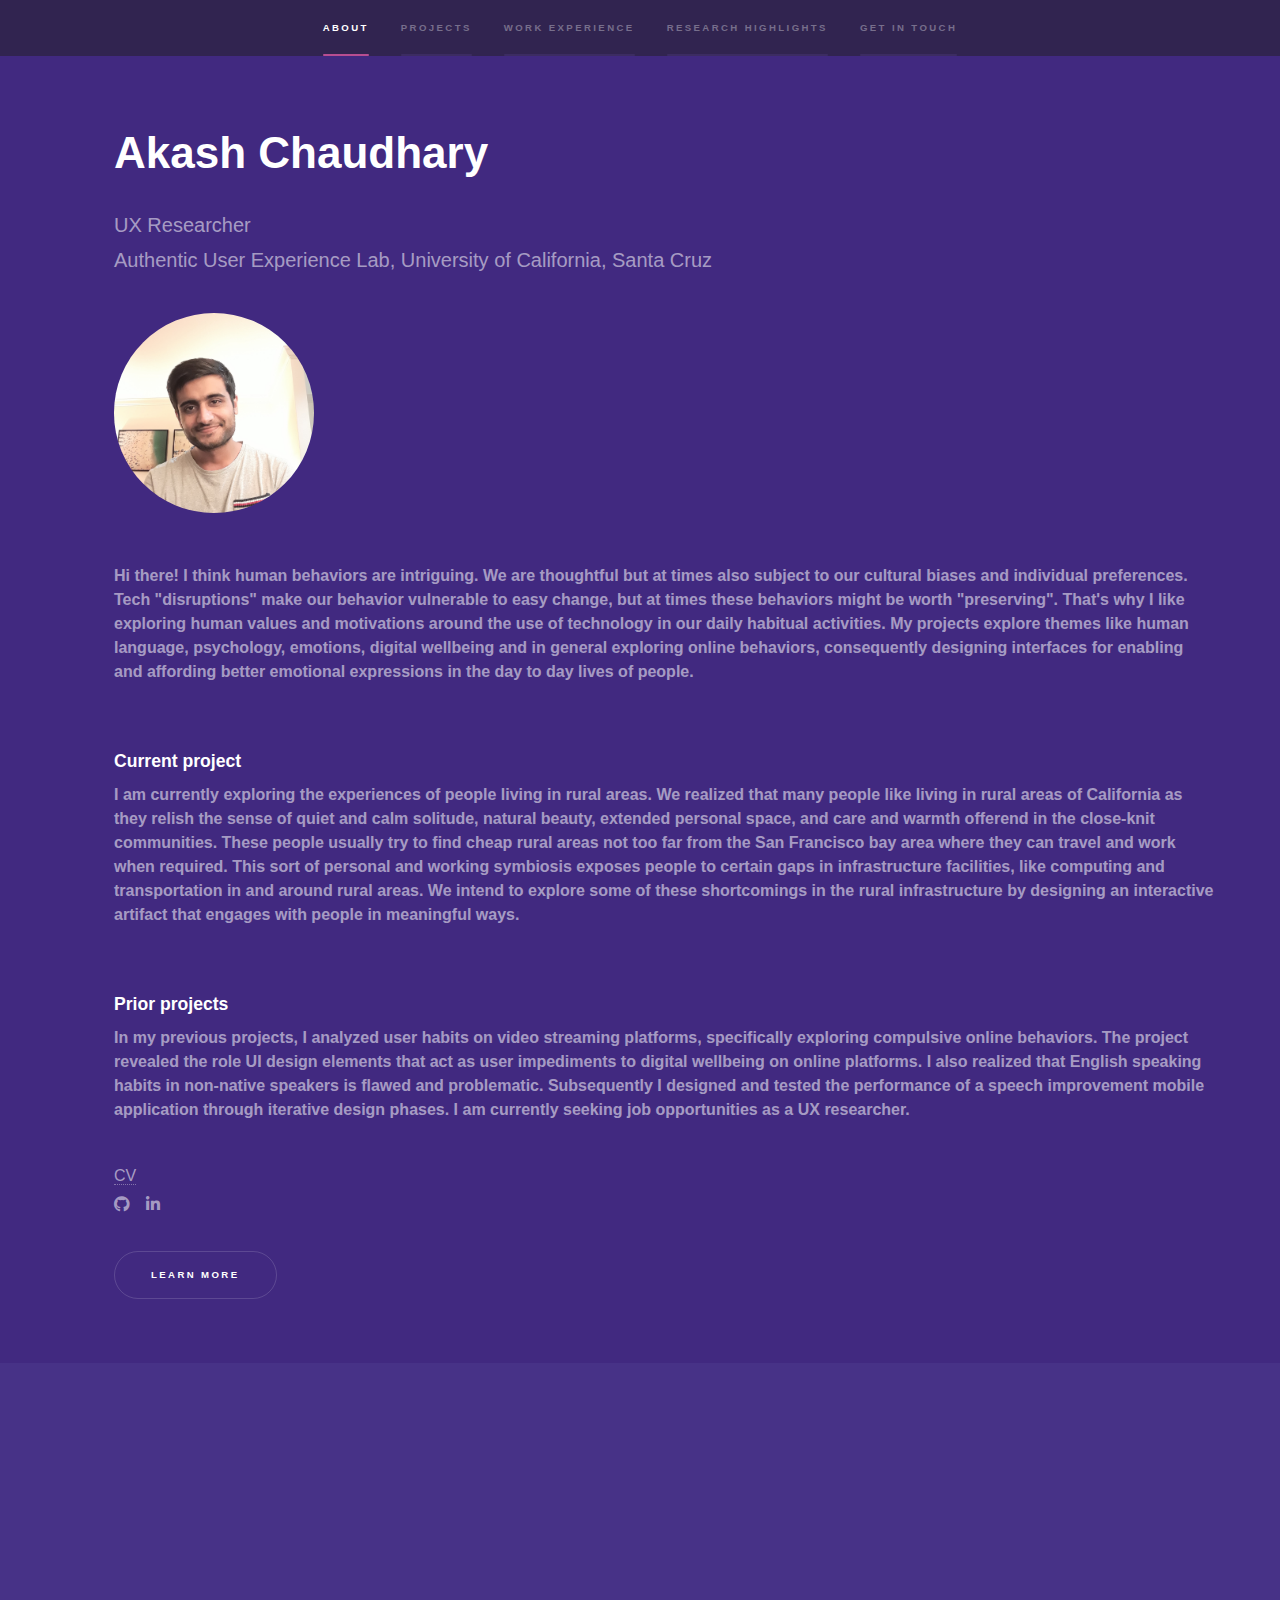
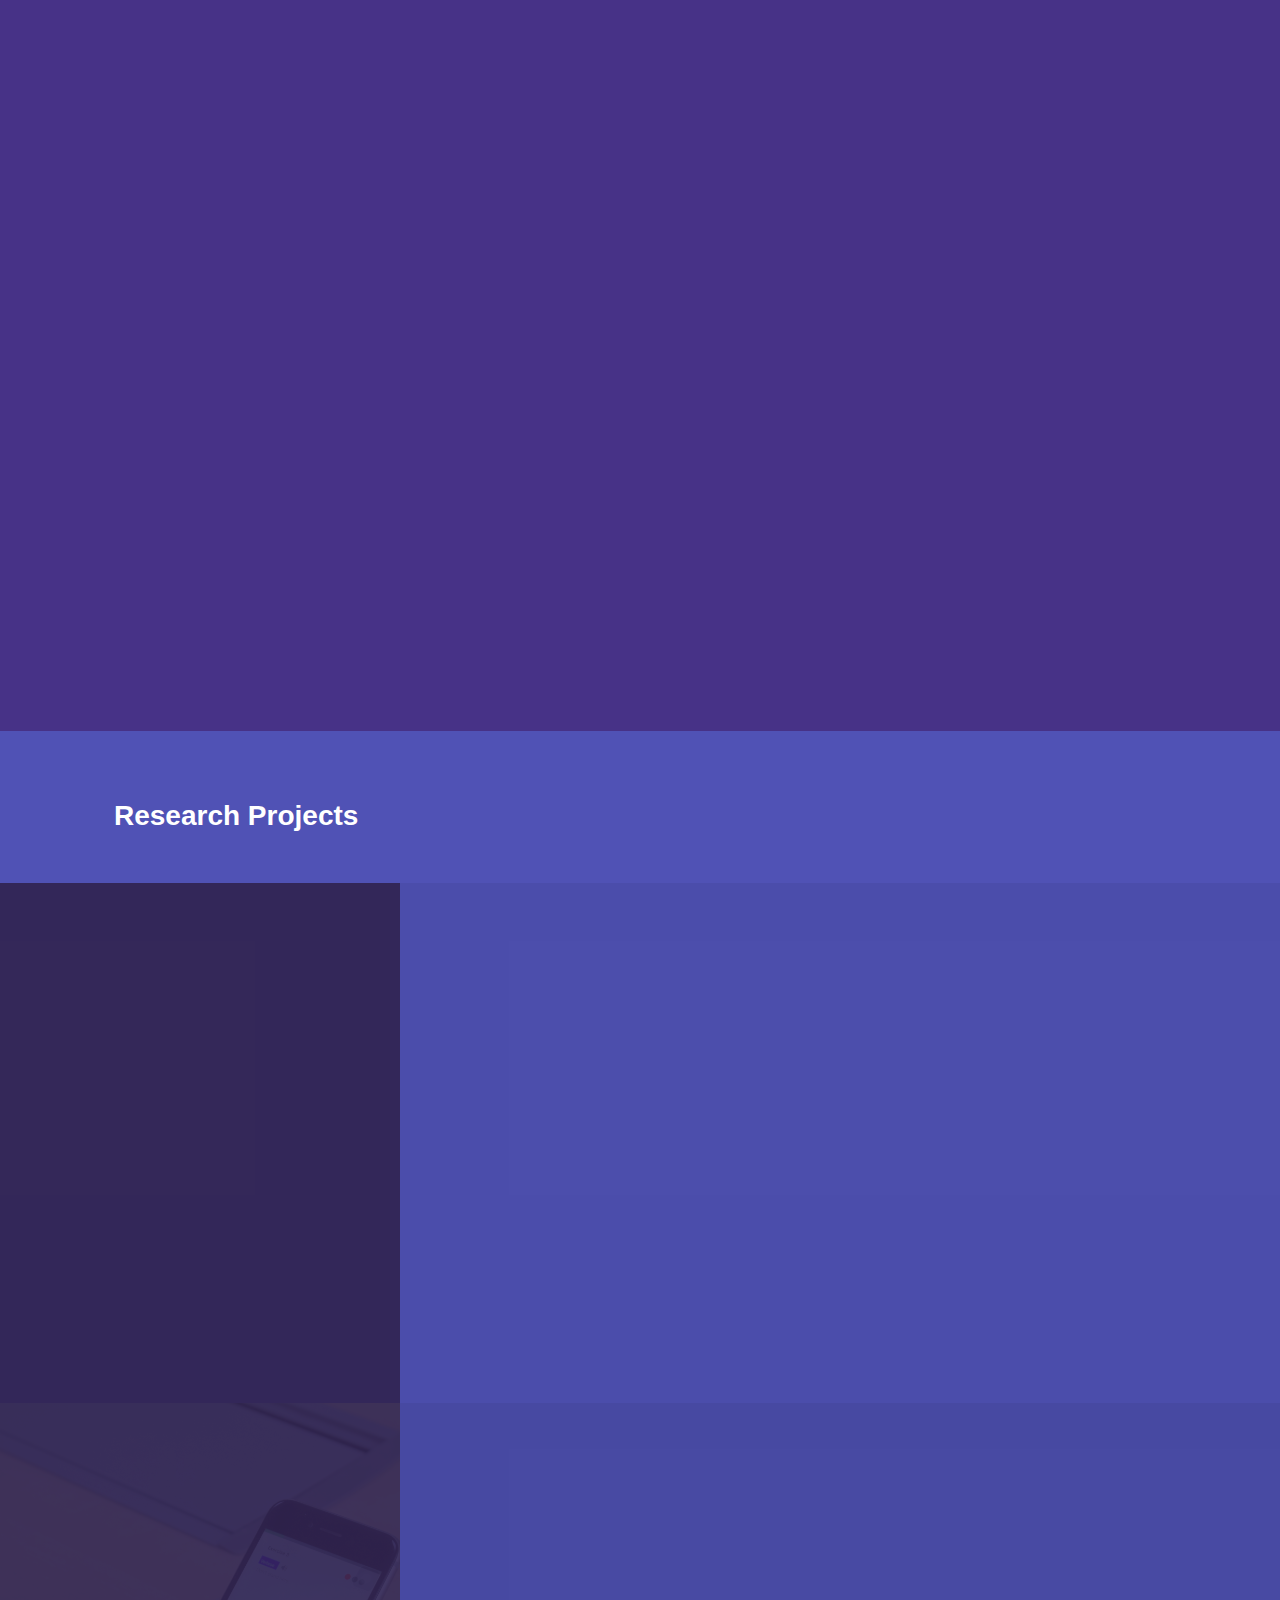
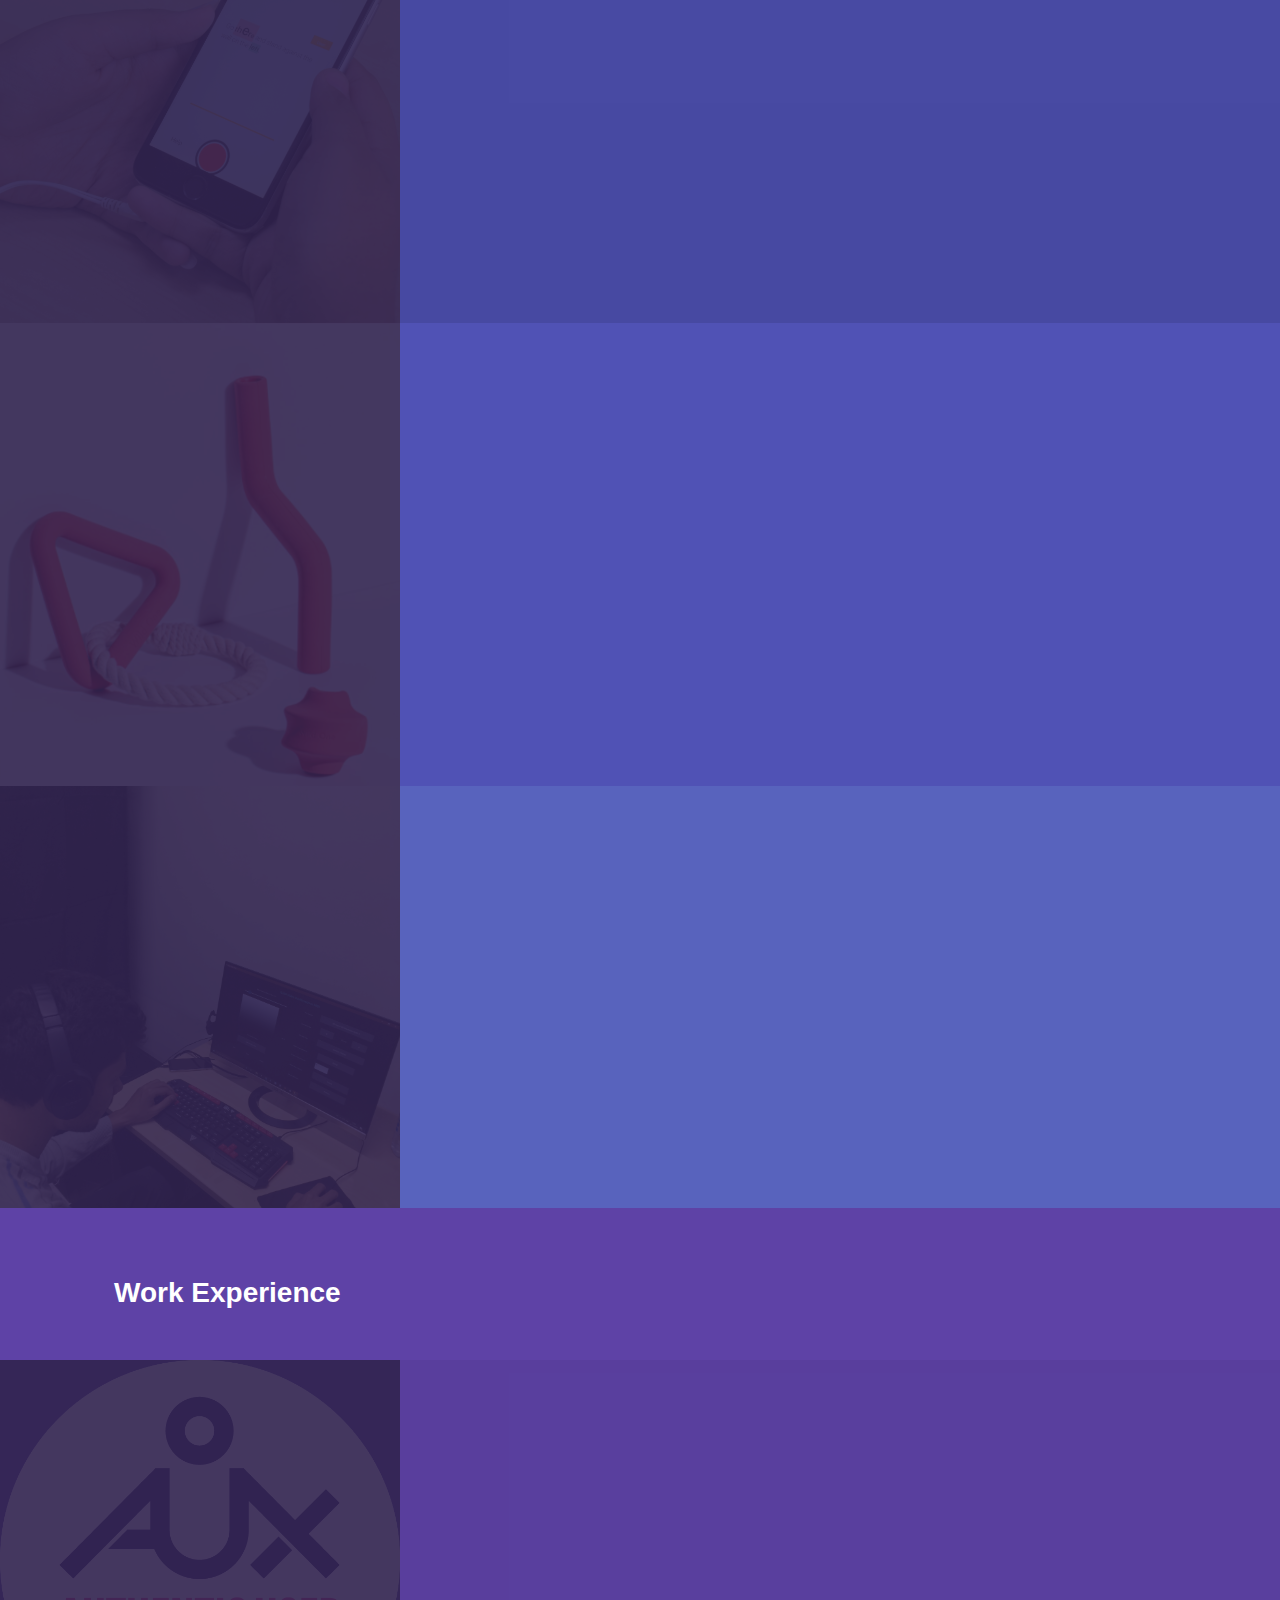
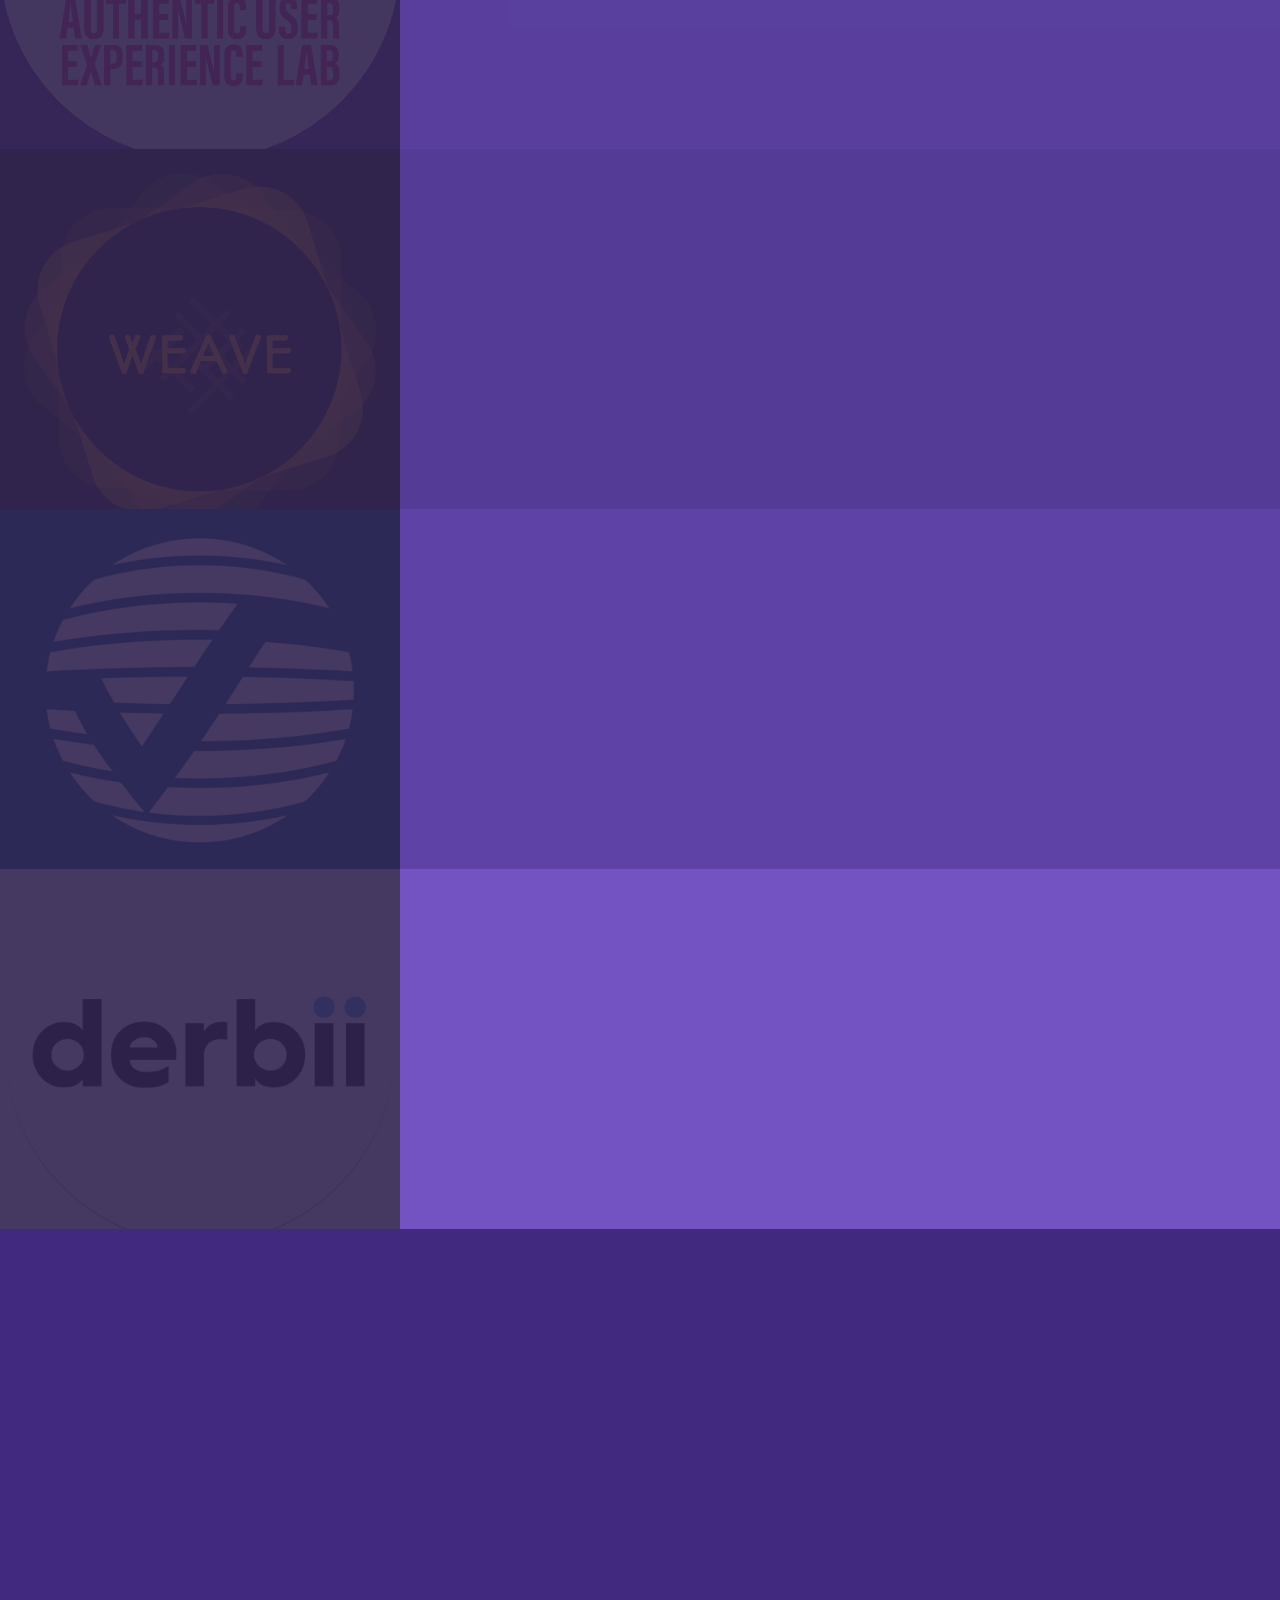
==== commit 43831d66: "ghvfyguigu" ====
--- a/index.html
+++ b/index.html
@@ -45,7 +45,7 @@
 									Authentic User Experience Lab, University of California, Santa Cruz<br/>
 									</br/>
 									<img style =  "border-radius: 50%; width: 200px" src="images/akash_dp.jpg" alt="Avatar" />
-									<h4 style="color:rgba(255, 255, 255, 0.55);">Hi there! I think human behaviors are intriguing, they are thoughtful but at times also vulnerable and worth protecting. We easily form habits around the use of novel technology. That's why I like exploring human values and motivations around their daily habitual activities. My projects explore human language, their emotional tendencies and online behaviors, consequently designing for enabling and affording better emotional expressions in their day to day lives.</h4>
+									<h4 style="color:rgba(255, 255, 255, 0.55);">Hi there! I think human behaviors are intriguing. We are thoughtful but at times also subject to our cultural biases and individual preferences. Tech "disruptions" make our behavior vulnerable to easy change, but at times these behaviors might be worth "preserving". That's why I like exploring human values and motivations around the use of technology in our daily habitual activities. My projects explore themes like human language, psychology, emotions, digital wellbeing and in general exploring online behaviors, consequently designing interfaces for enabling and affording better emotional expressions in the day to day lives of people.</h4>
 									<br>
 									<br>
 									<h3>Current project</h3>
@@ -91,7 +91,7 @@
 							
 
 									<p>
-									Research Themes Explored
+									RESEARCH THEMES EXPLORED
 									
 									</p>
 									
@@ -119,7 +119,7 @@
 									
 
 									<p>
-									Methods Explored
+									METHODS EXPLORED
 									
 									</p>
 									
@@ -146,7 +146,7 @@
 									</div>
 
 									<p>
-									Skills
+									SKILLS
 									
 									</p>
 									
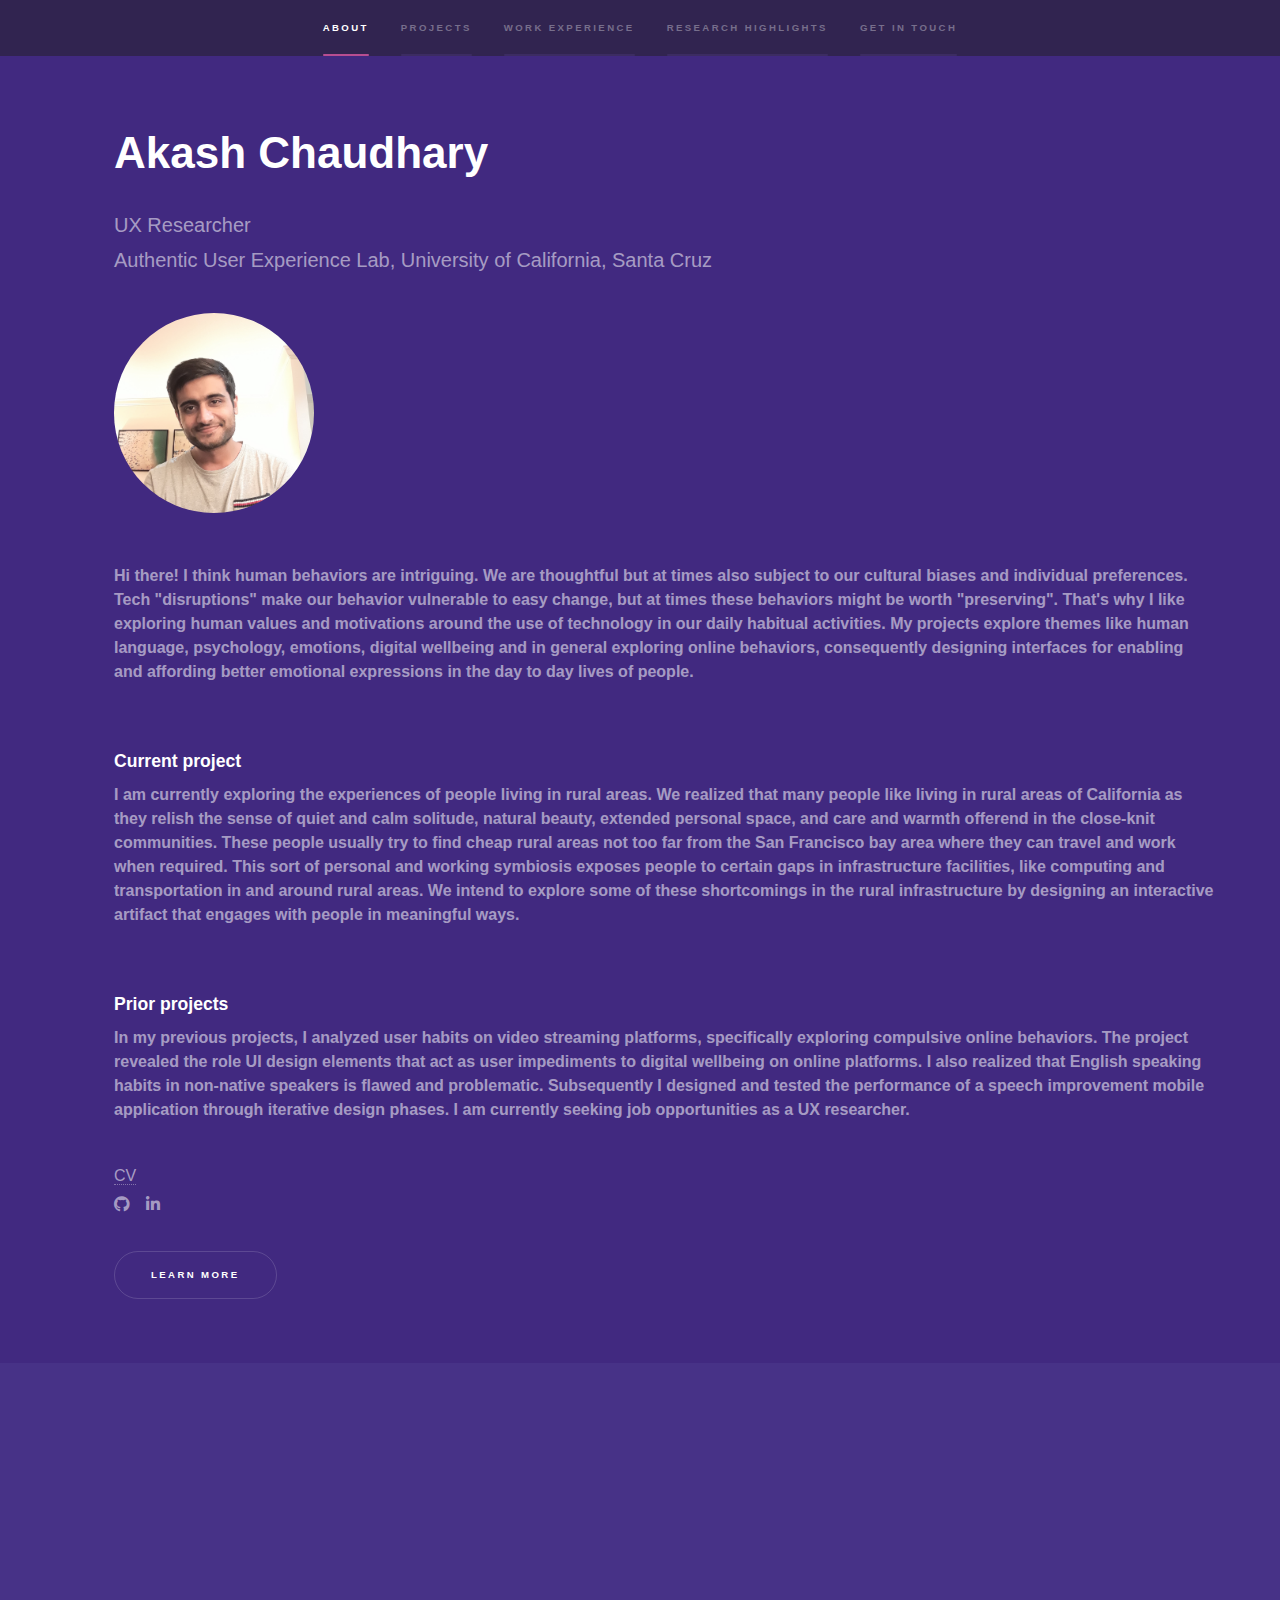
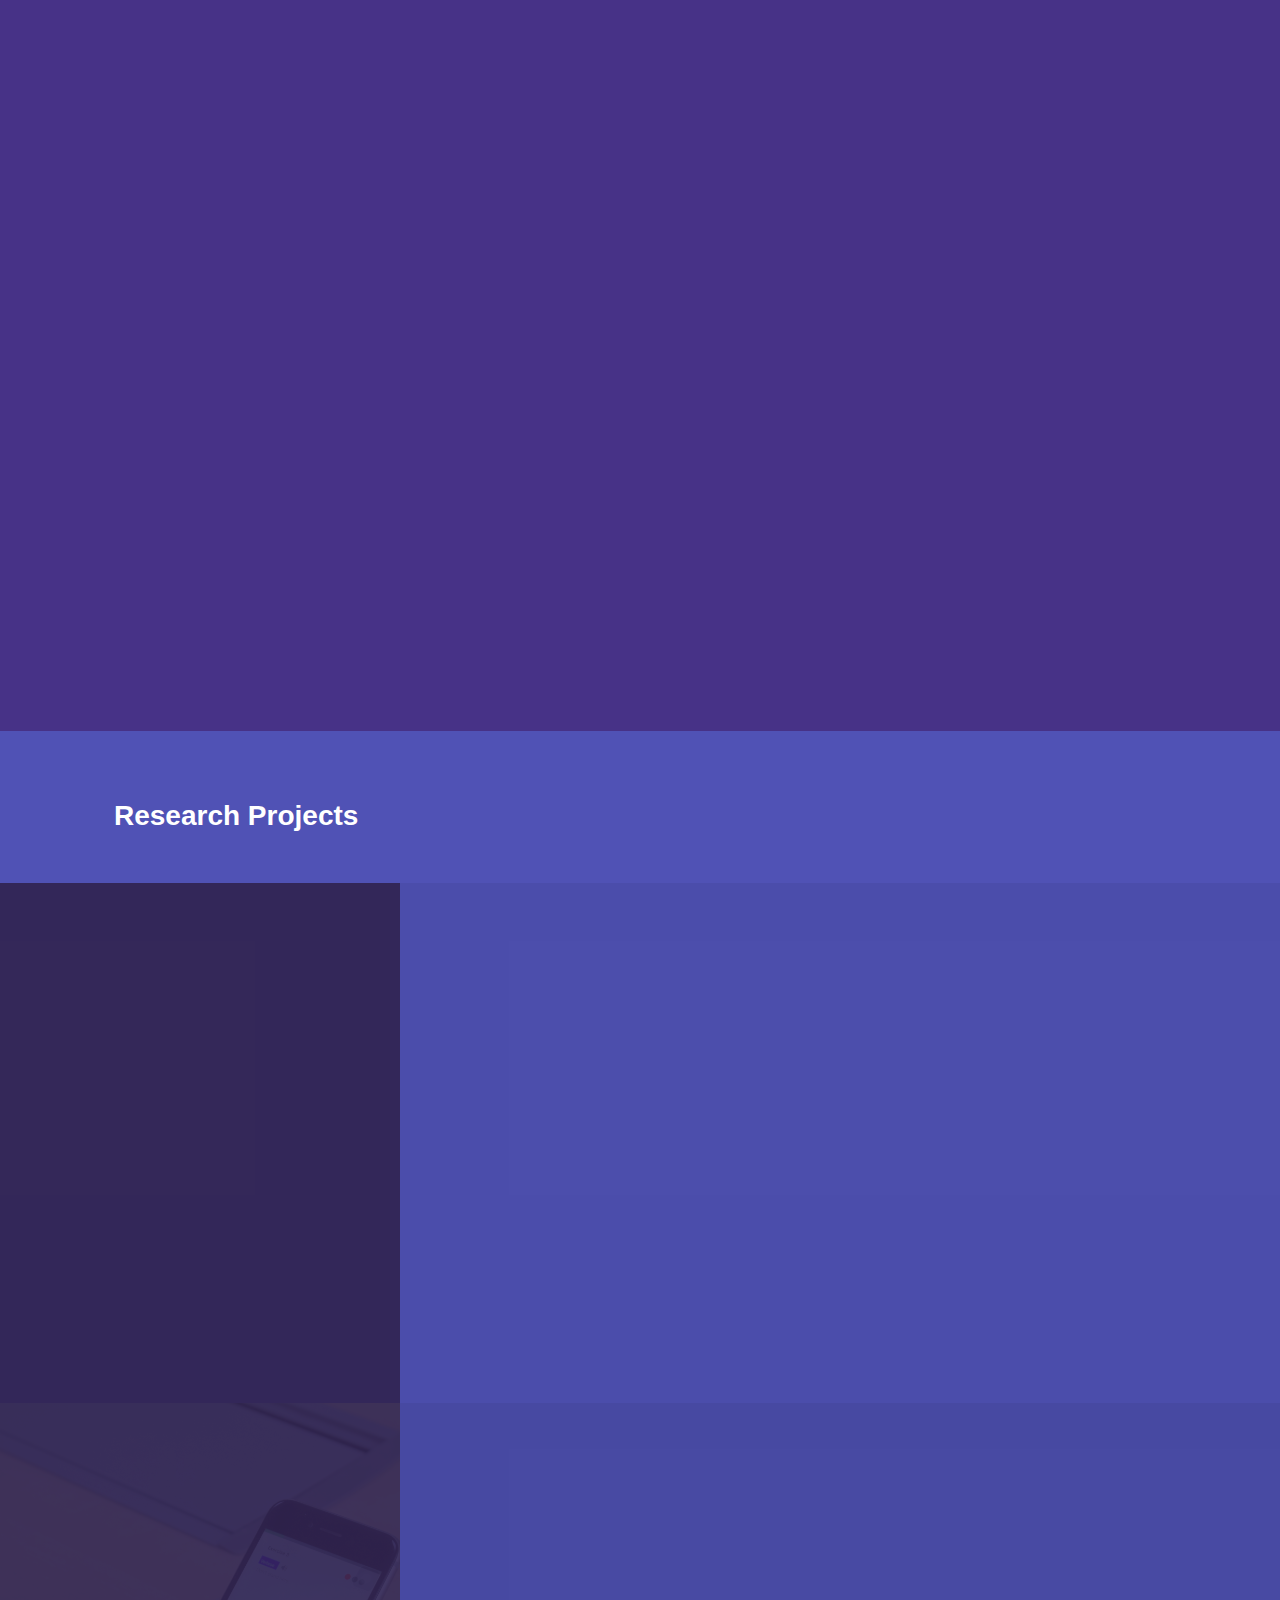
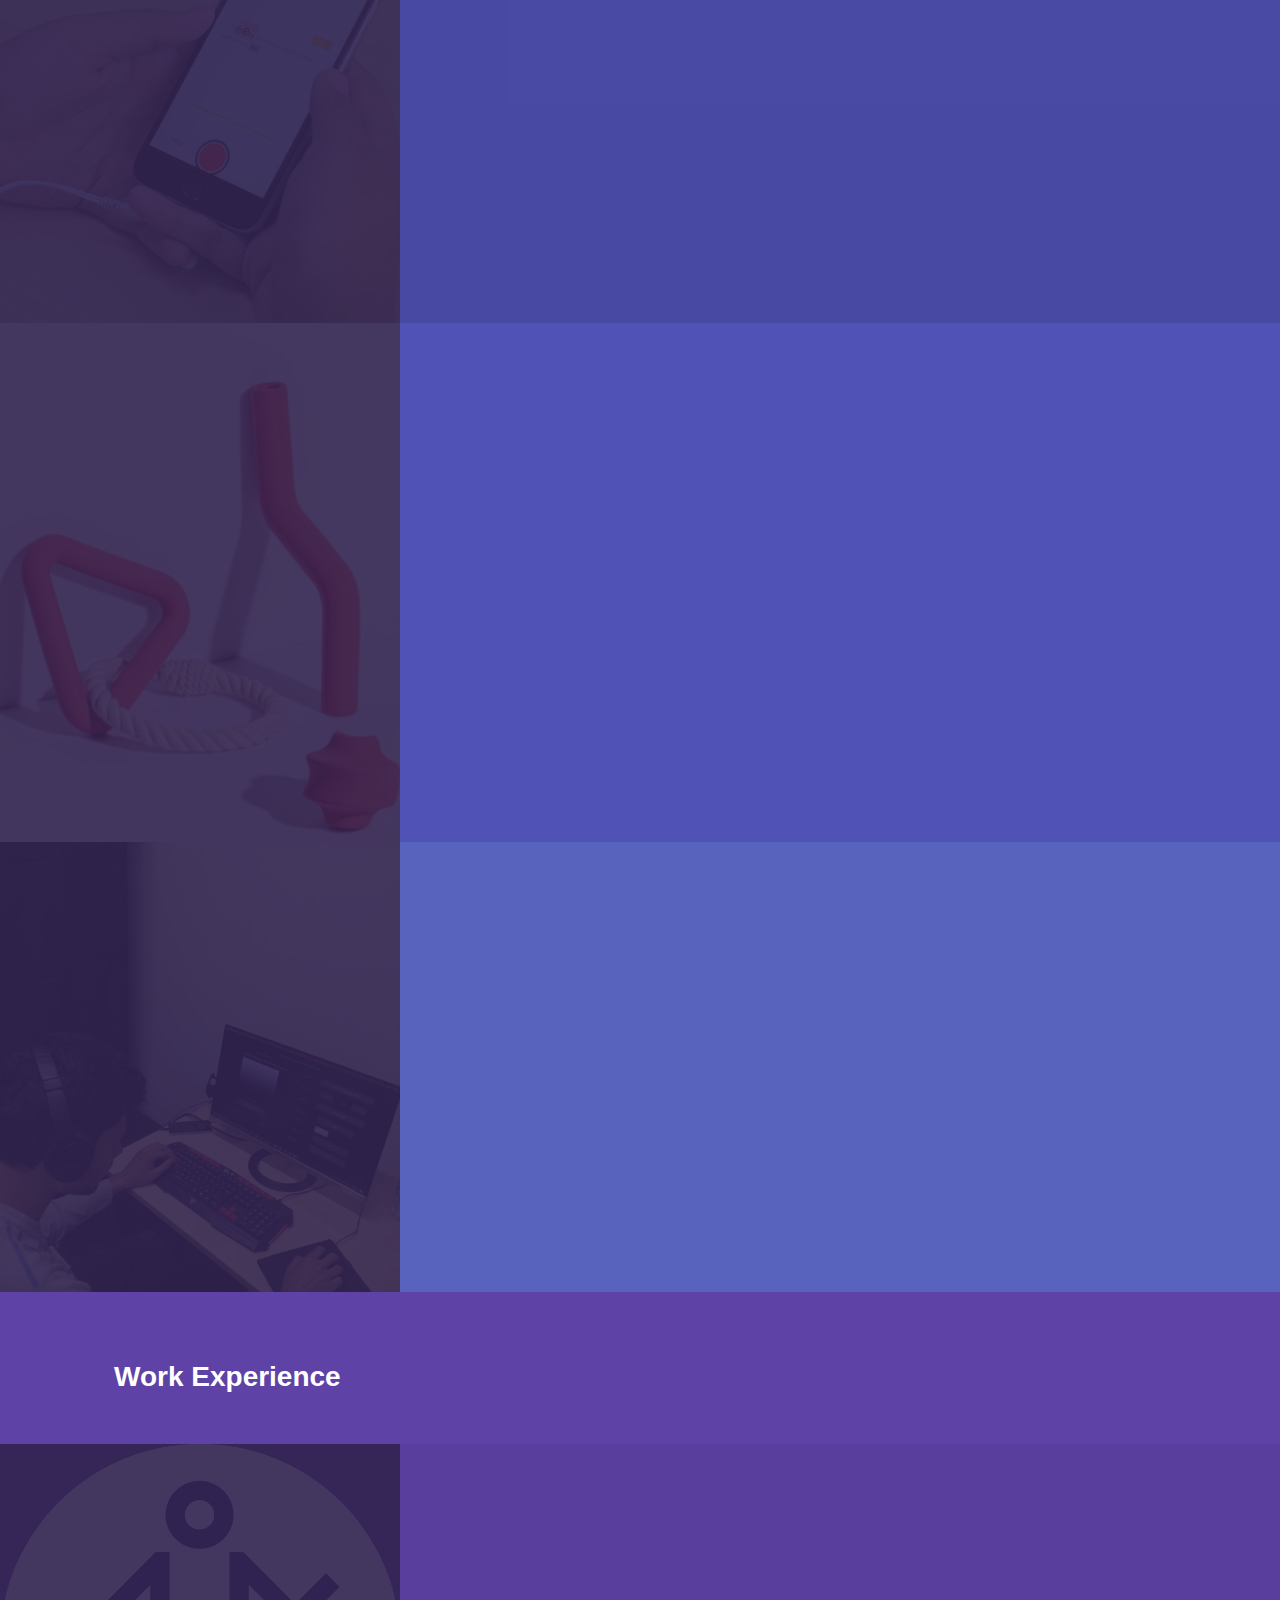
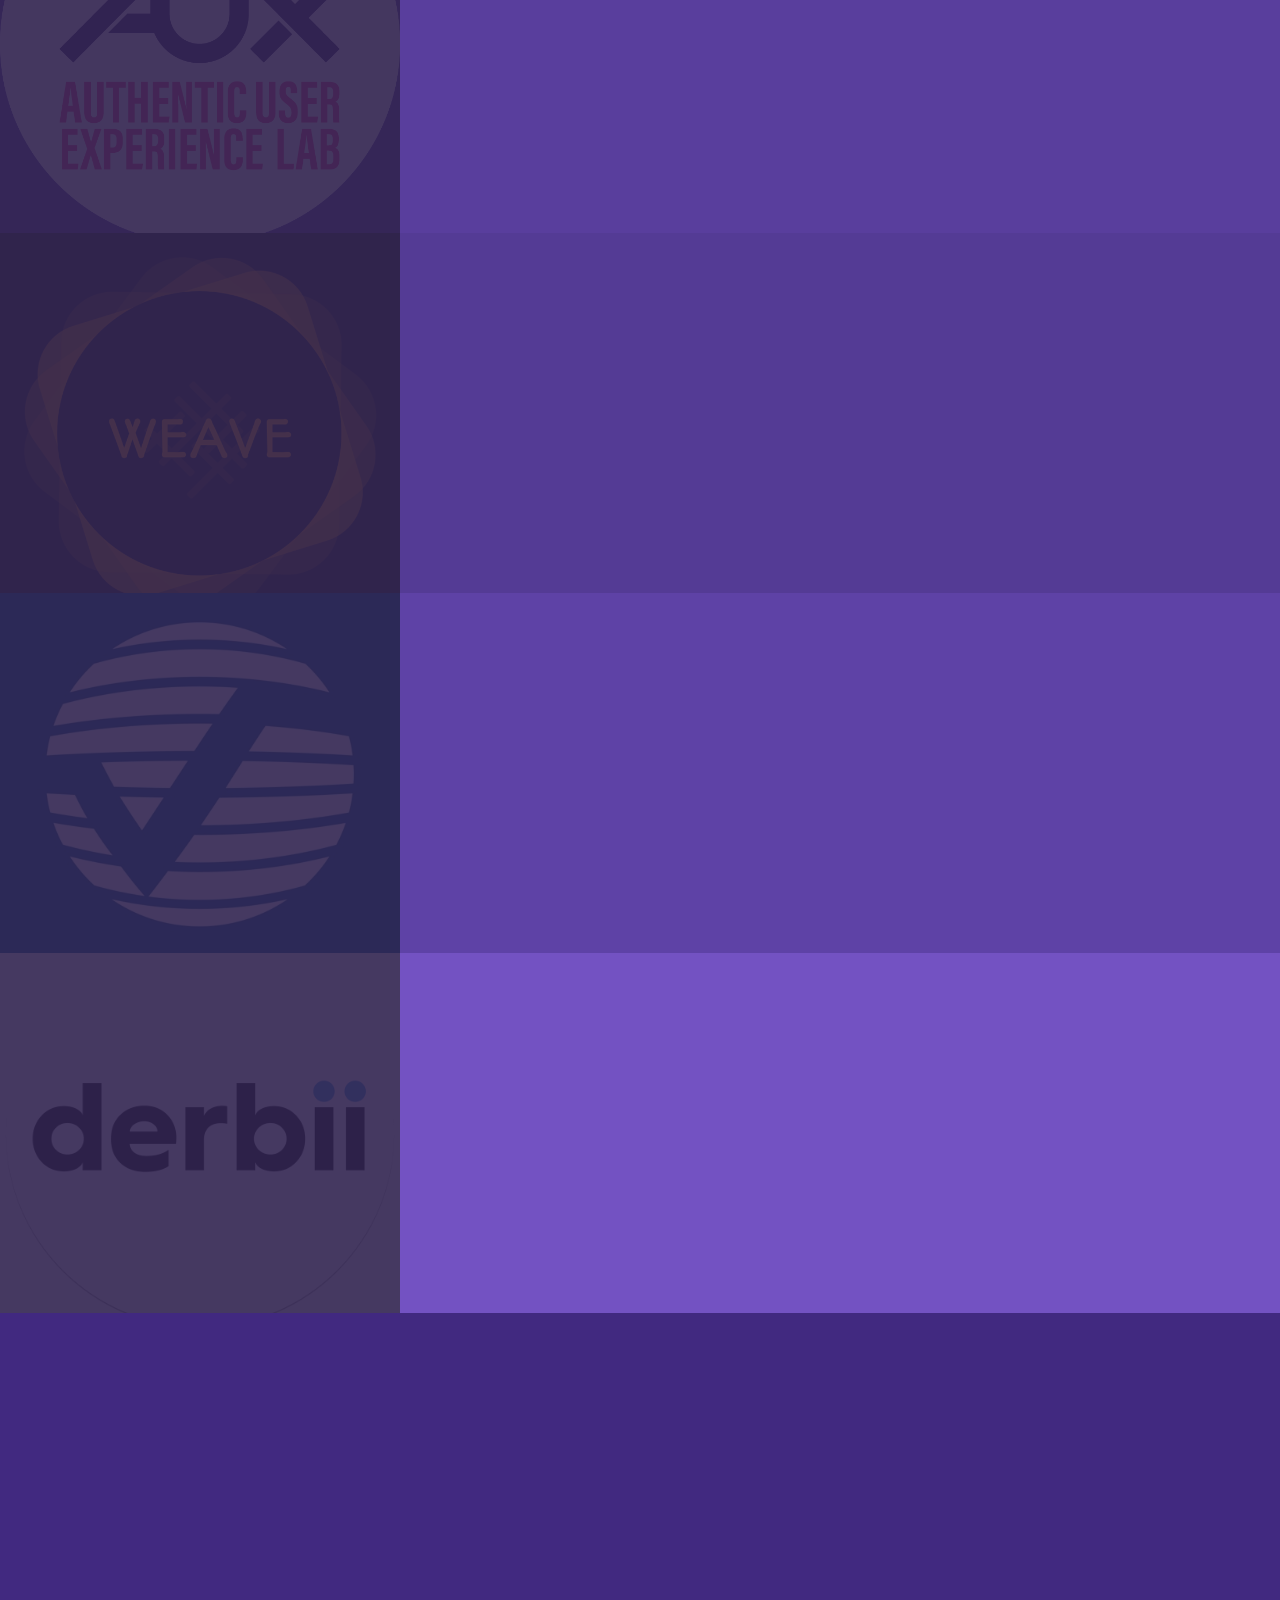
==== commit 225e3891: "dasfeeawdd" ====
--- a/index.html
+++ b/index.html
@@ -234,11 +234,10 @@
 									<h2>DESIGNING FOR EMOTION REGULATION IN DOGS</h2>
 									<p style="width:400px;">
 									<ul>
-										<li>Problem - Dogs feel separation anxiety when isolated from owners.</li>
-										<li>Current design focuses on anthropomorphic design process.</li>
-										<li>Conducted interviews with dog owners.</li>
-										<li>Came up with non-anthropomorphic design solutions for an embodied tool.</li>
-										<li>The design space of such an embodied tool could be utilized for designing dog toys.</li>
+										<li>Dogs feel separation anxiety when isolated from owners.</li>
+										<li>I conducted 3 interviews with dog owners for exploring their interaction patterns with their dogs.</li>
+										<li>We came up with 4 non-anthropomorphic design solutions for an embodied tool that can help regulate dog emotions when not with their owners.</li>
+										<li>Our interviews provide initial proof for 4 design classifications that help explore the design space of an embodied tool which can be utilized for designing dog toys.</li>
 								
 									</p>
 									<ul class="actions">
@@ -255,10 +254,9 @@
 									<h2>DATA SONIFICATION</h2>
 									<p style="width:400px;">
 										<ul>
-											<li>Artists have problem in modal media transfers across different software.</li>
-											<li>Designed a python-based tool for navigating MIDI messages.</li>
-											<li>Toolbox enabled artists to transfer MIDI and manipulate media files of different file formats. </li>
-											<li>The tool has implications in acting as a bridging backbone for creative work across different platforms.</p>
+											<li>Artists face a problem in having a common cross-modal media transfer unit that can help communicate and edit MIDI messages across different softwares.</li>
+											<li>We designed a python-based toolbox with a Kivy GUI for converting, editing and navigating MIDI messages across different softwares, like Reaper and SuperCollider.</li>
+											<li>Our tool has implications in acting as a bridging backbone for creative work across different platforms.</p>
 									<ul class="actions">
 										<li><a href="elements_midi.html" class="button">Learn more</a></li>
 									</ul>
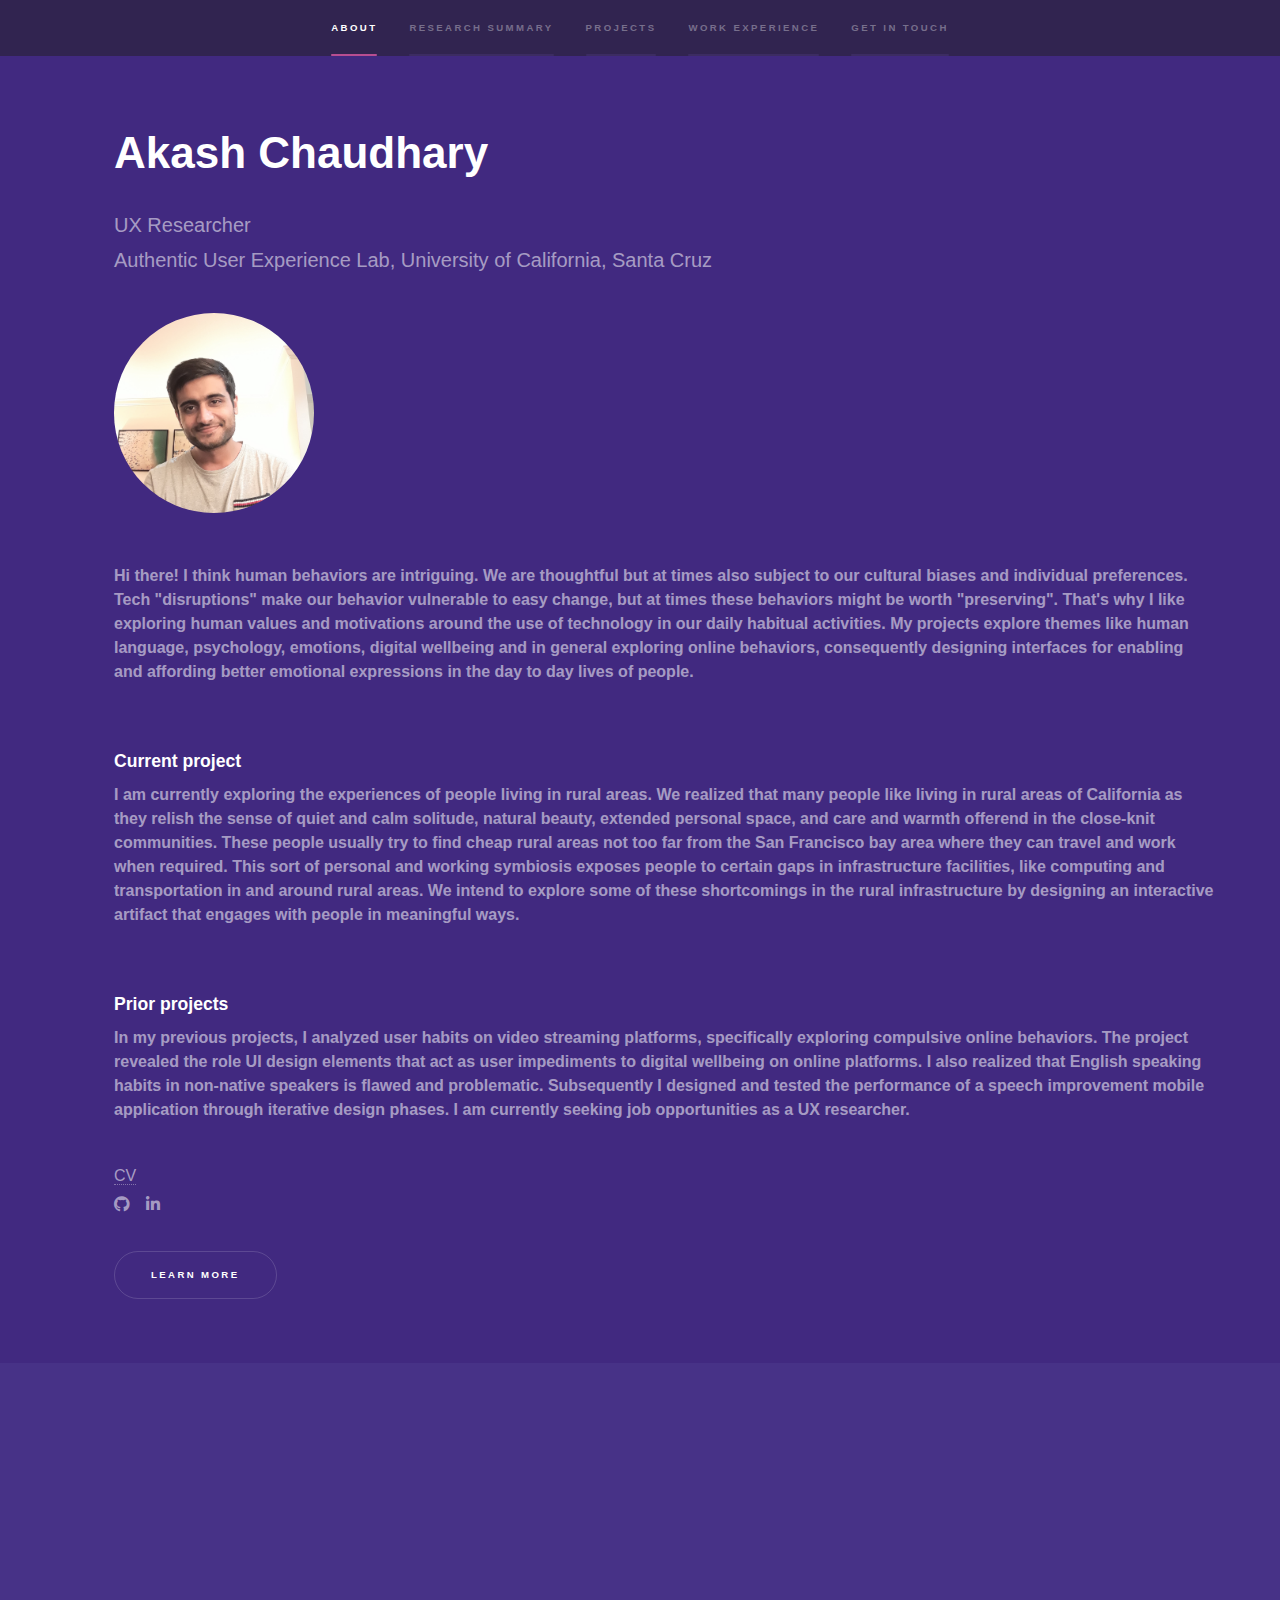
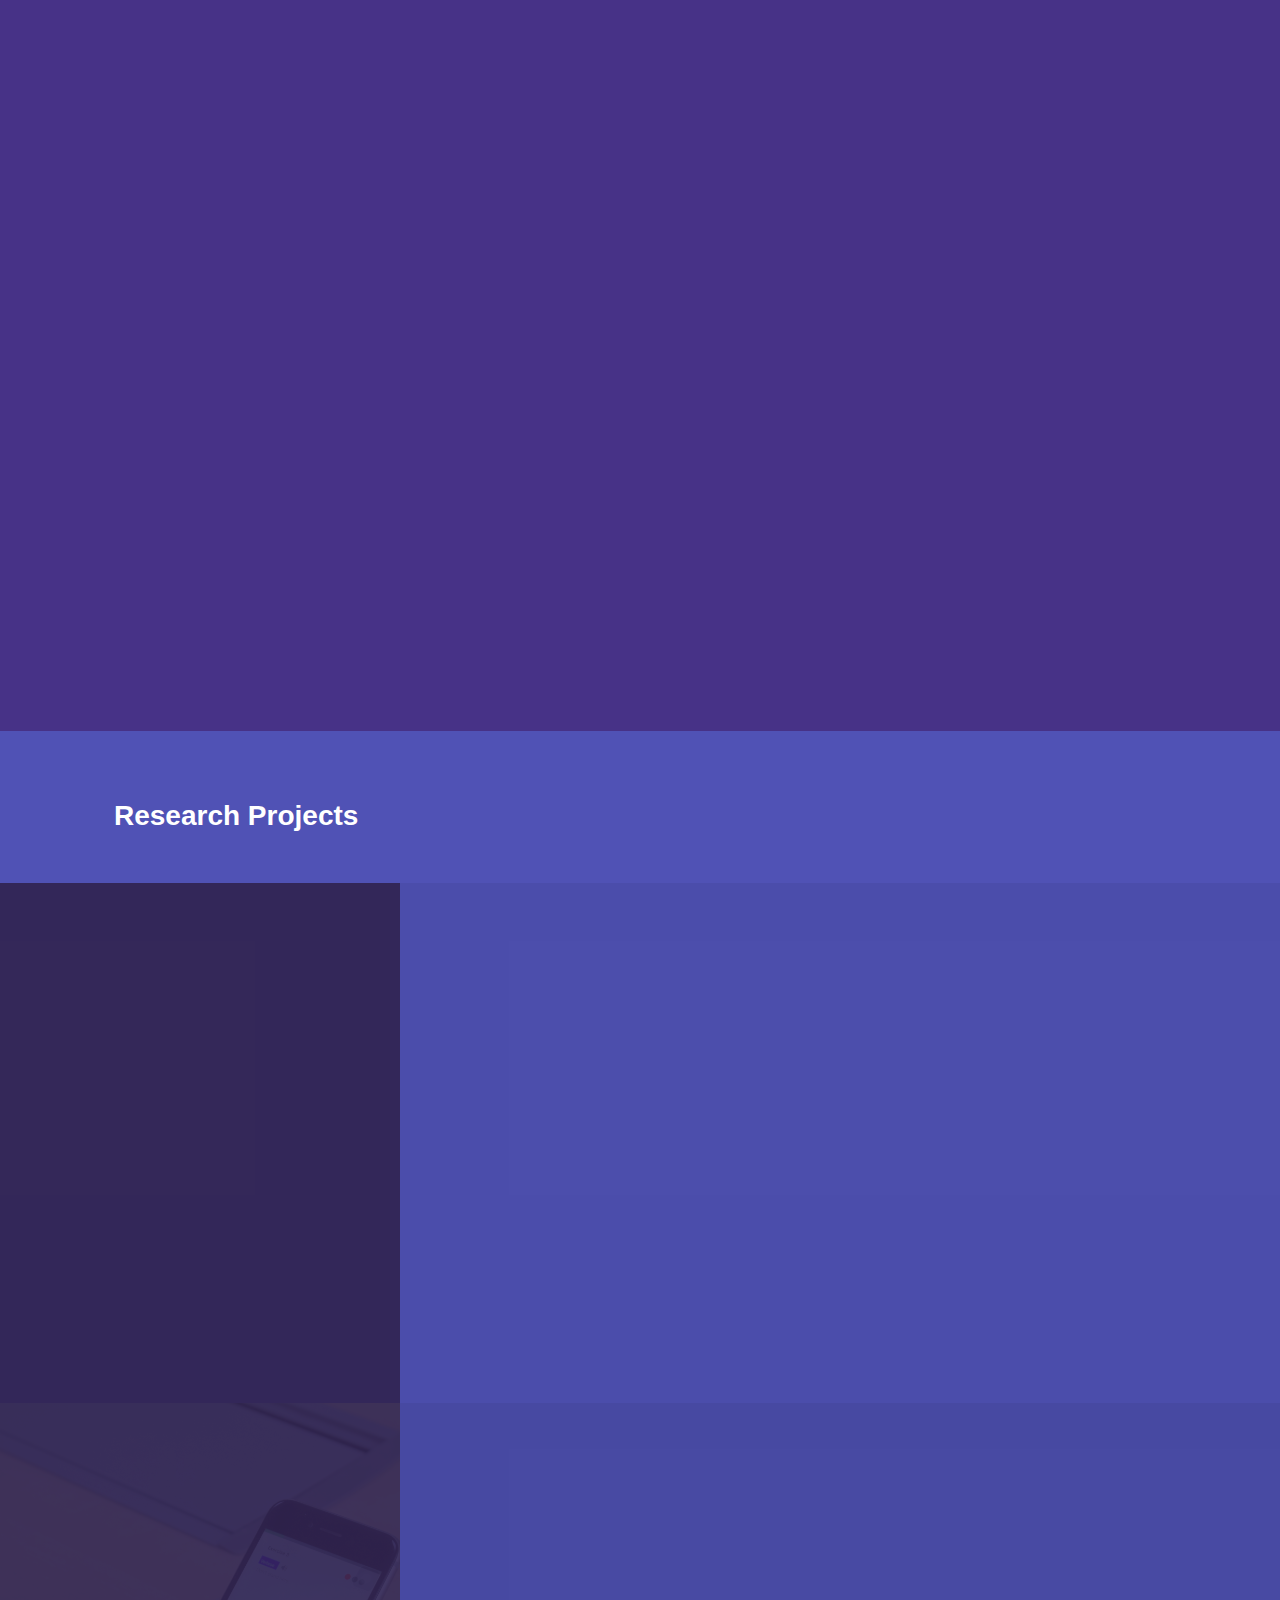
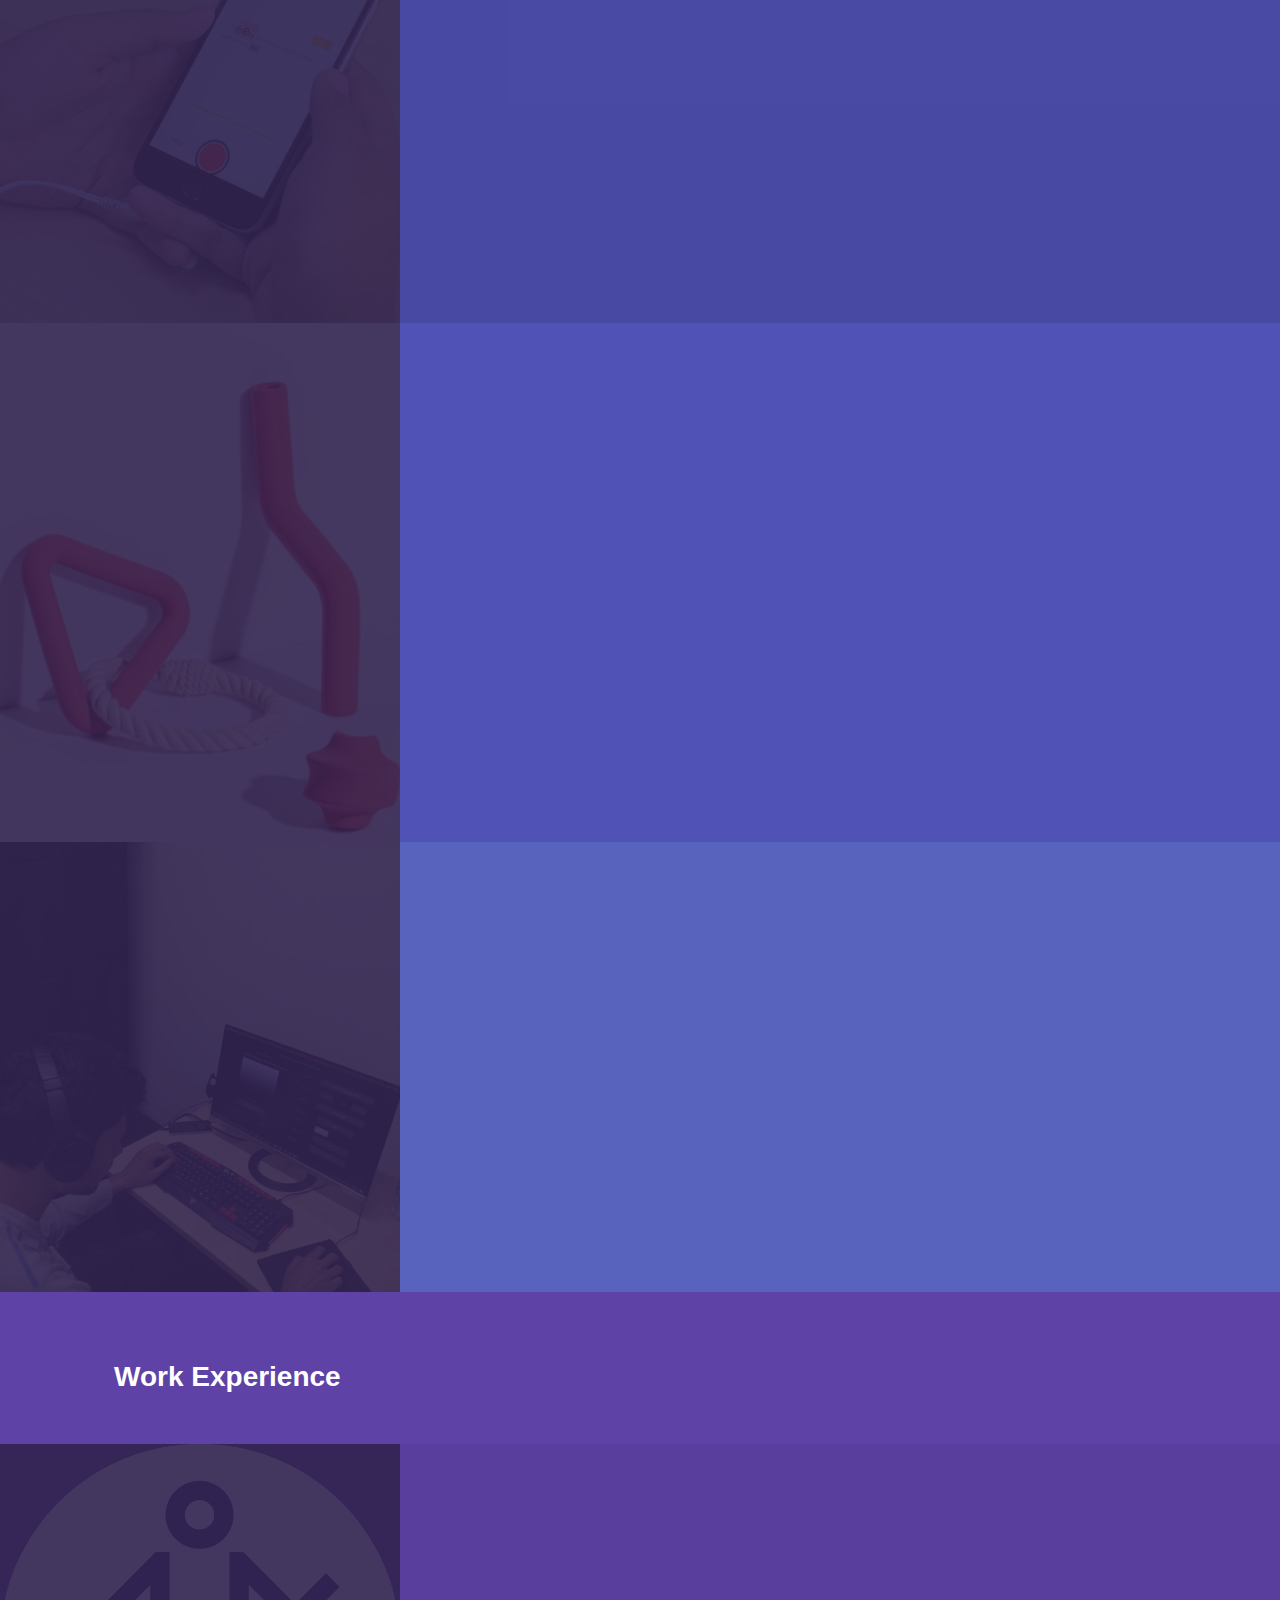
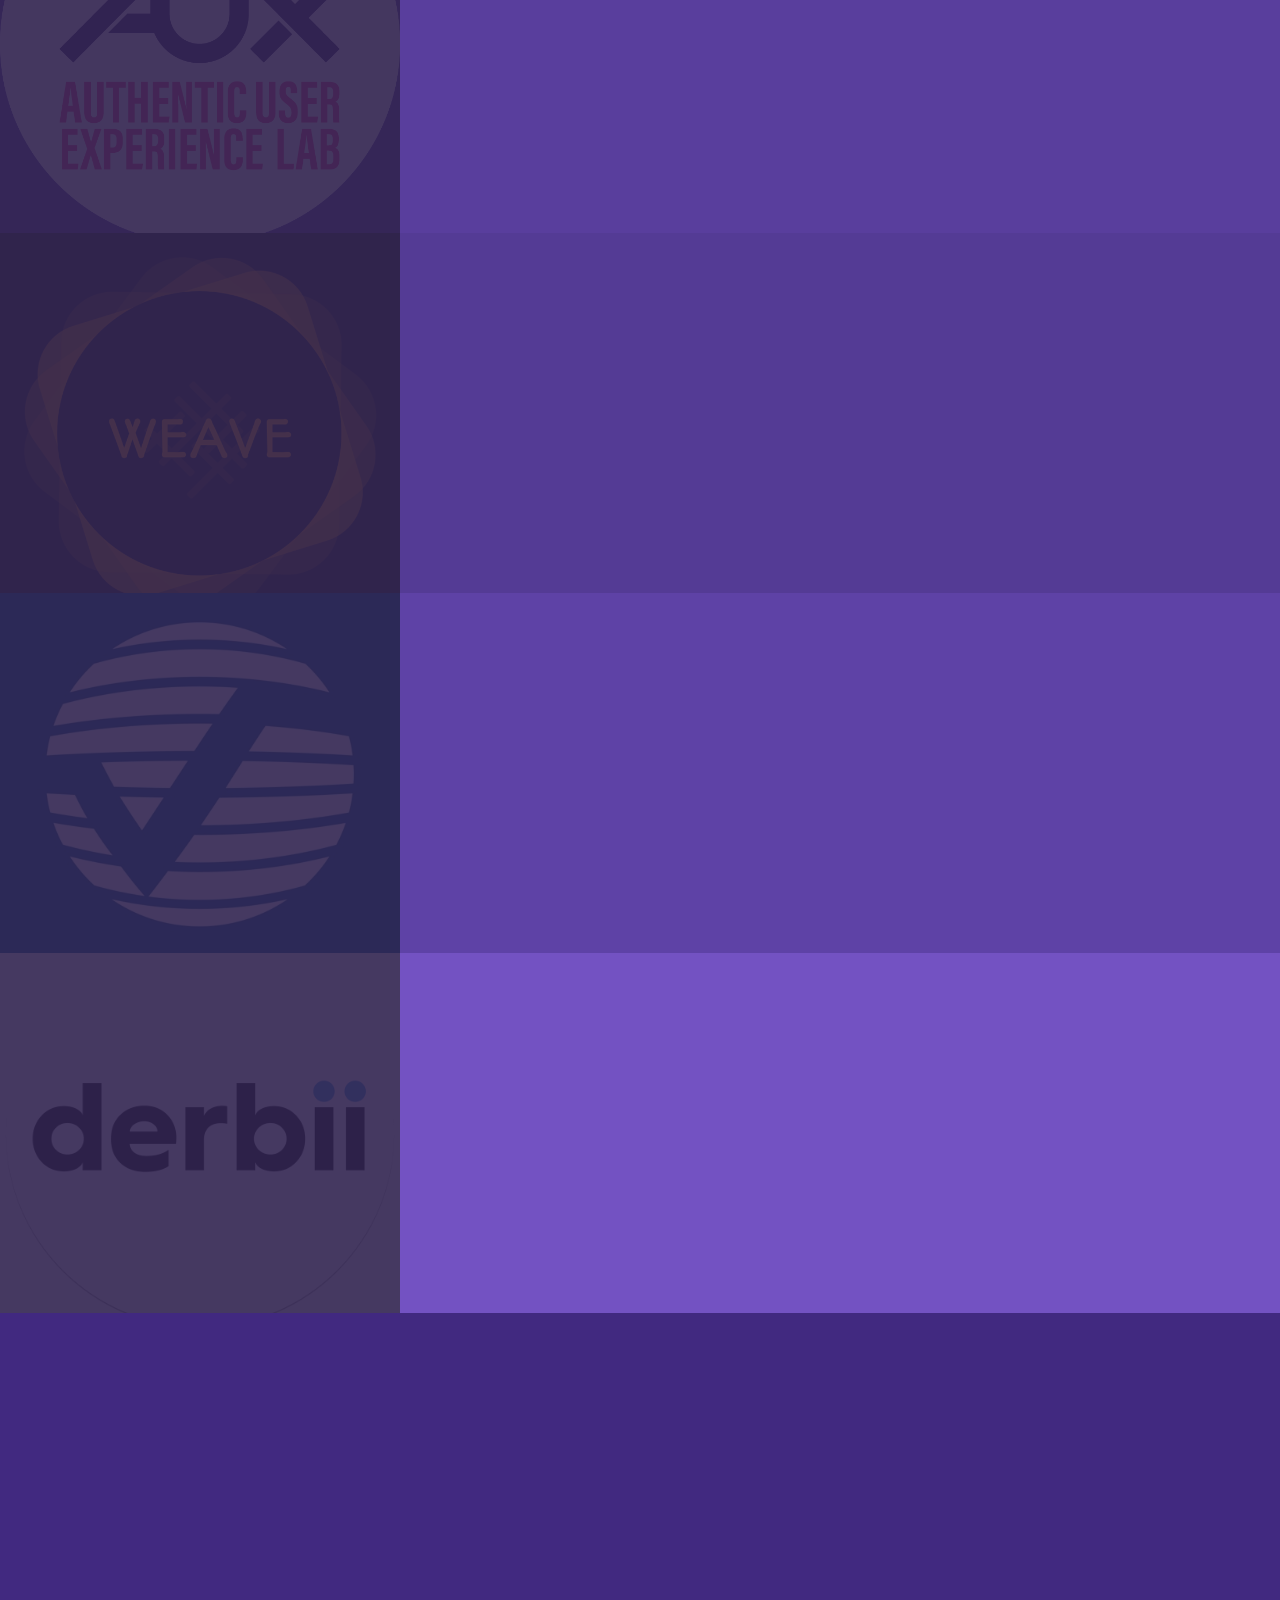
==== commit 9750c52e: "hhhghghg" ====
--- a/index.html
+++ b/index.html
@@ -21,9 +21,9 @@
 					<nav>
 						<ul>
 							<li><a href="#intro">About</a></li>
+							<li><a href="#two">Research Summary</a></li>
 							<li><a href="#one">Projects</a></li>
 							<li><a href="#four">Work Experience</a></li>
-							<li><a href="#two">Research Highlights</a></li>
 							<li><a href="#three">Get in touch</a></li>
 							
 						</ul>
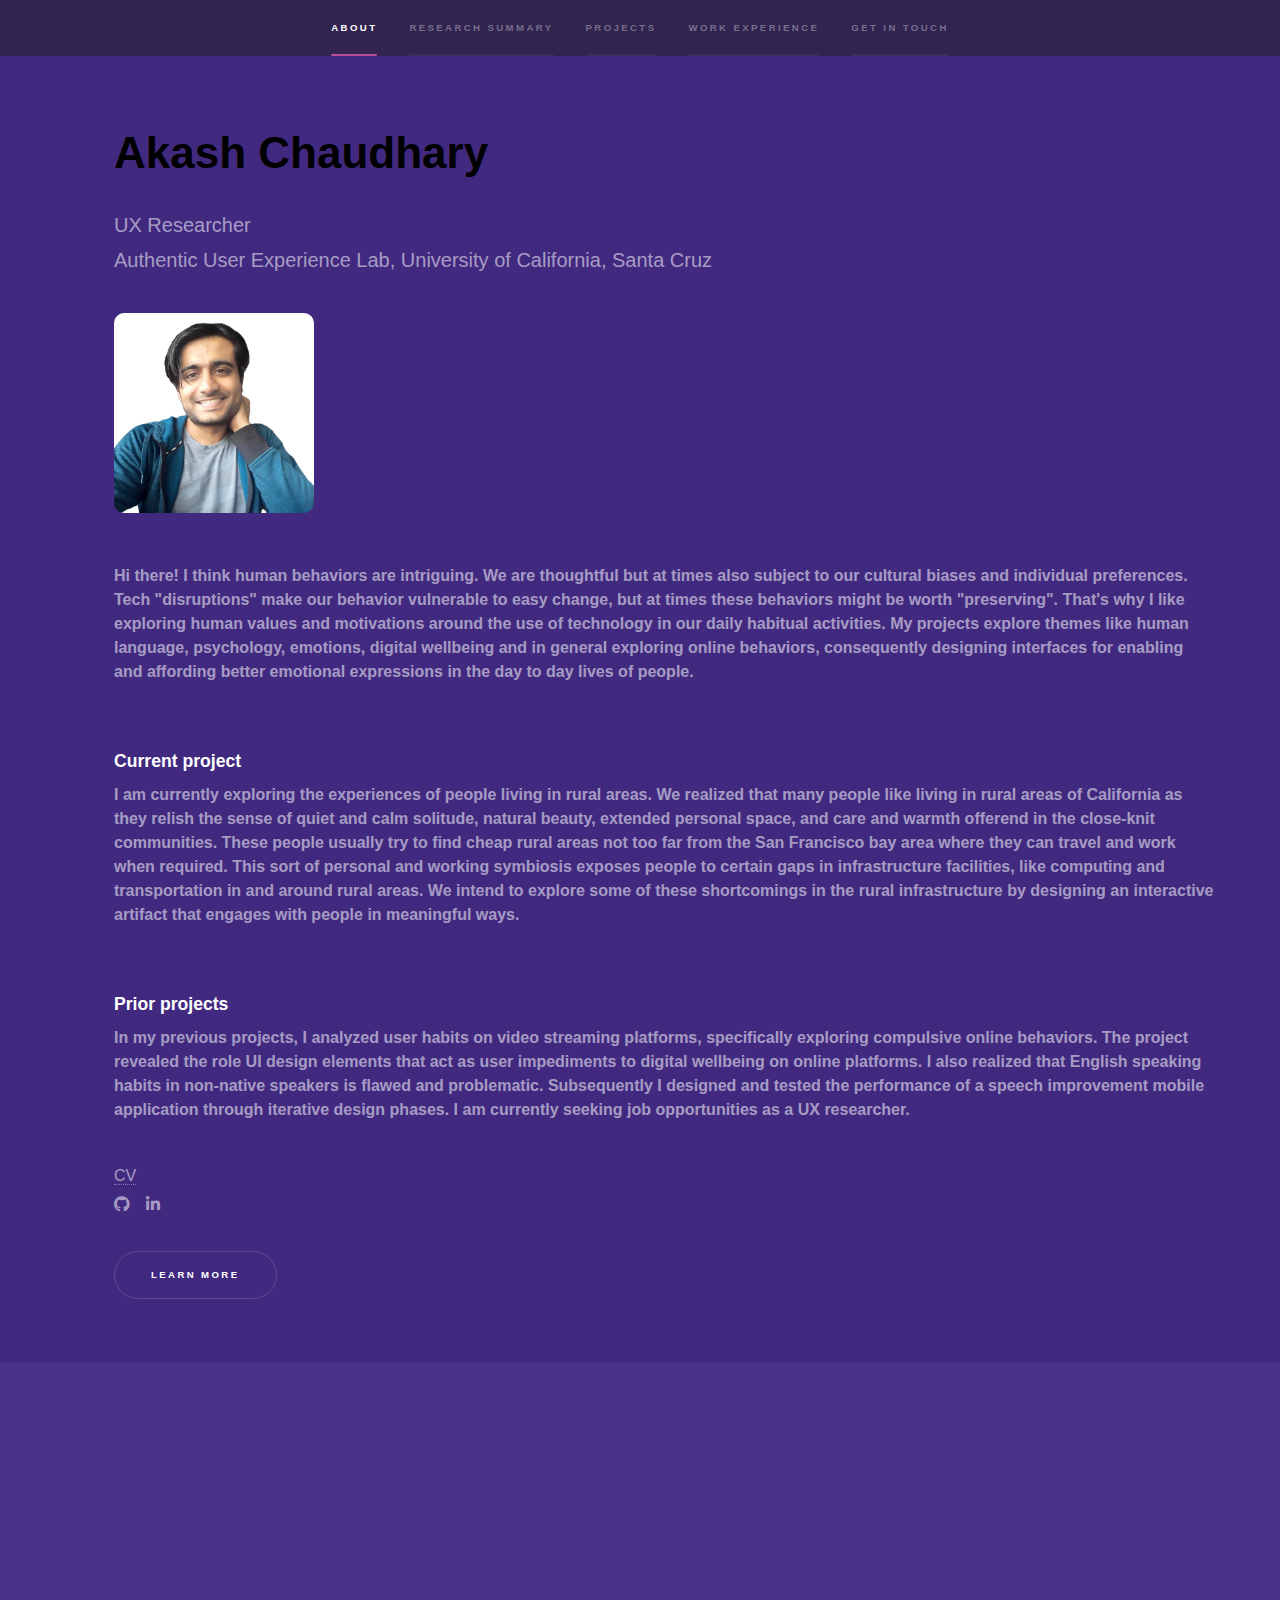
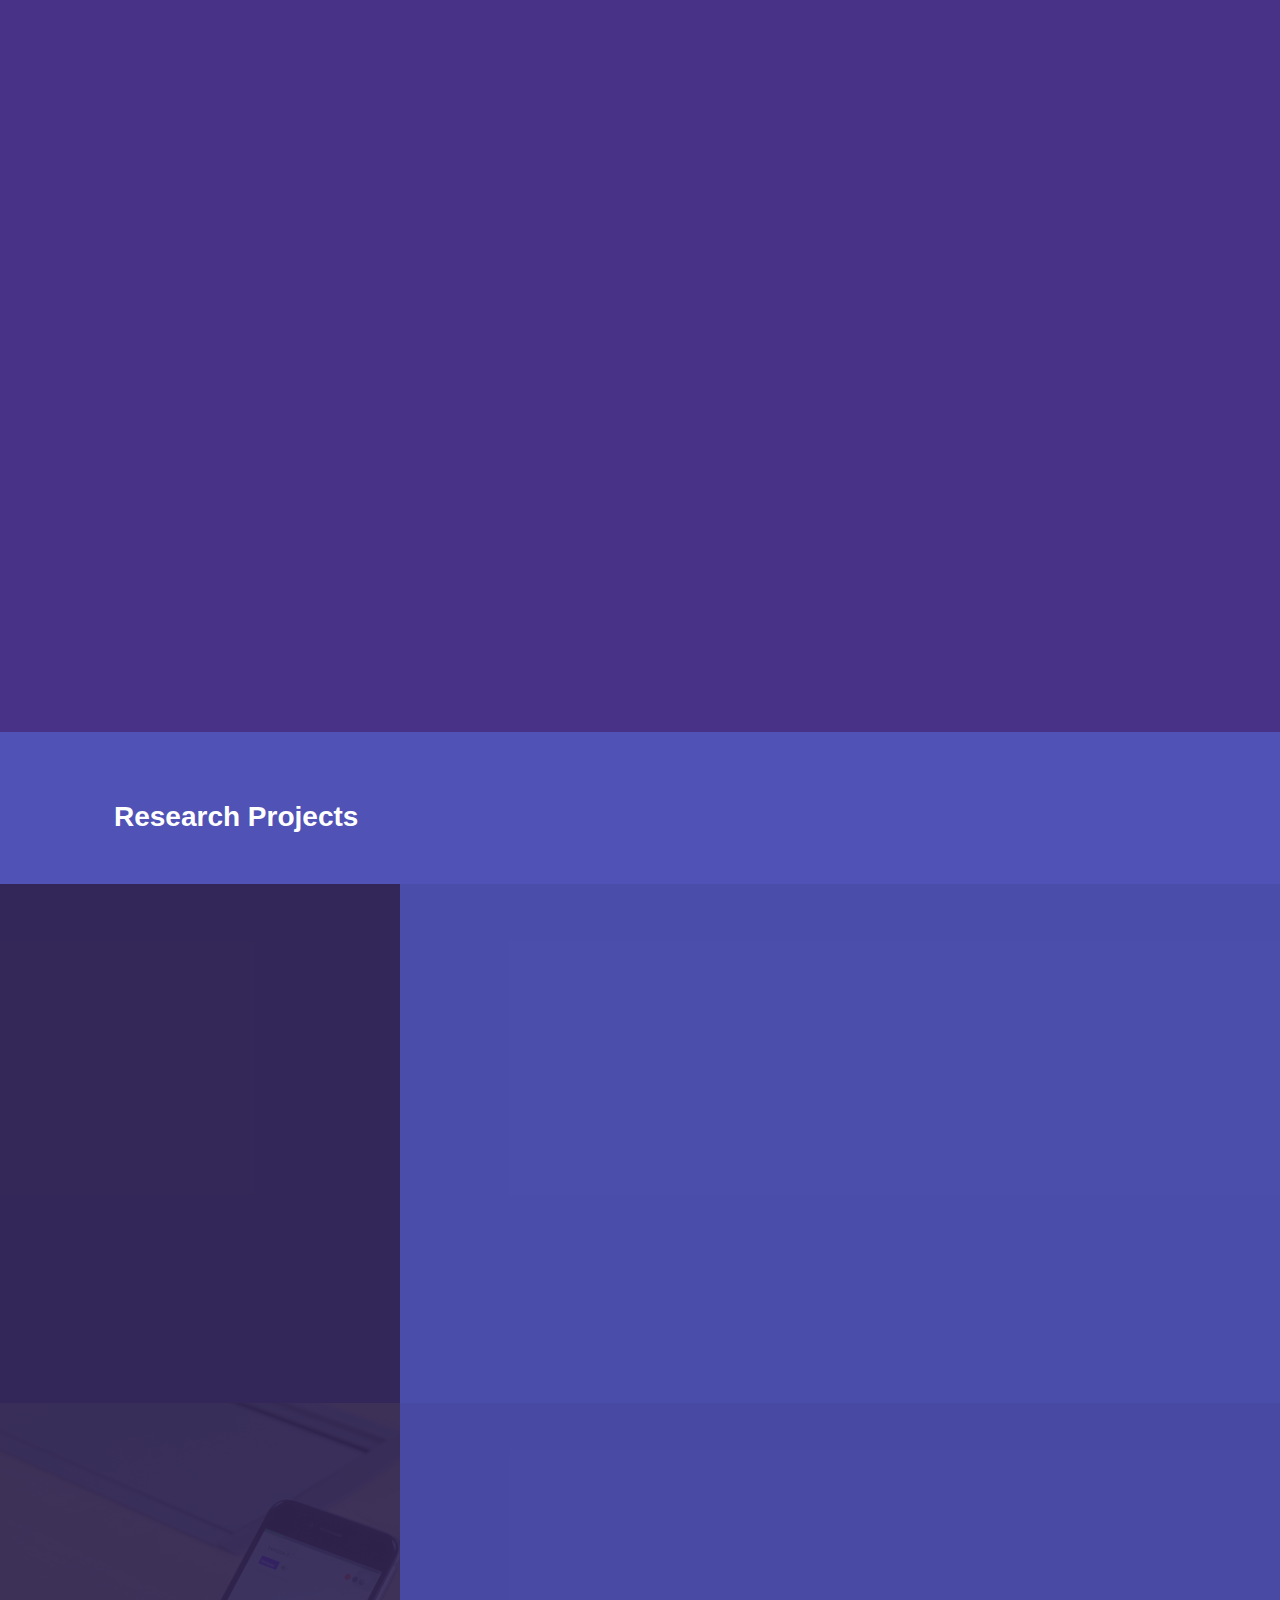
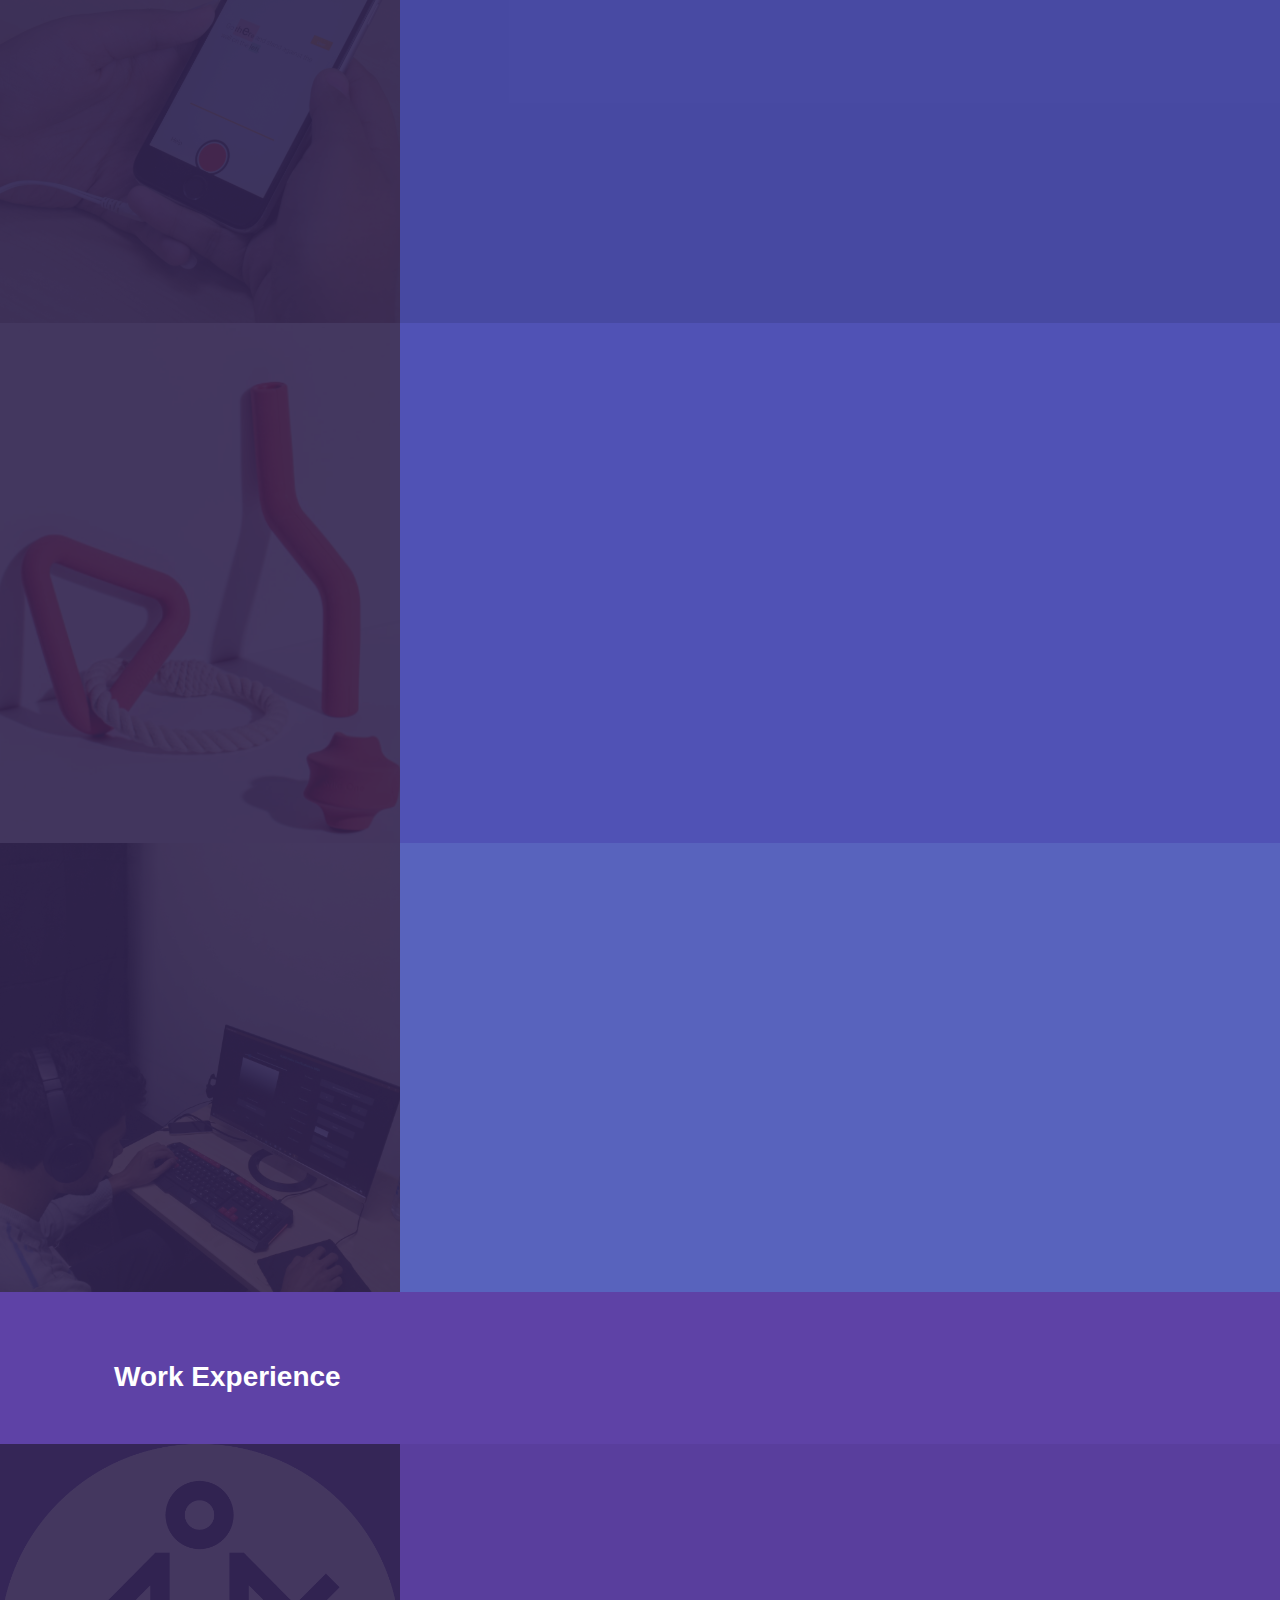
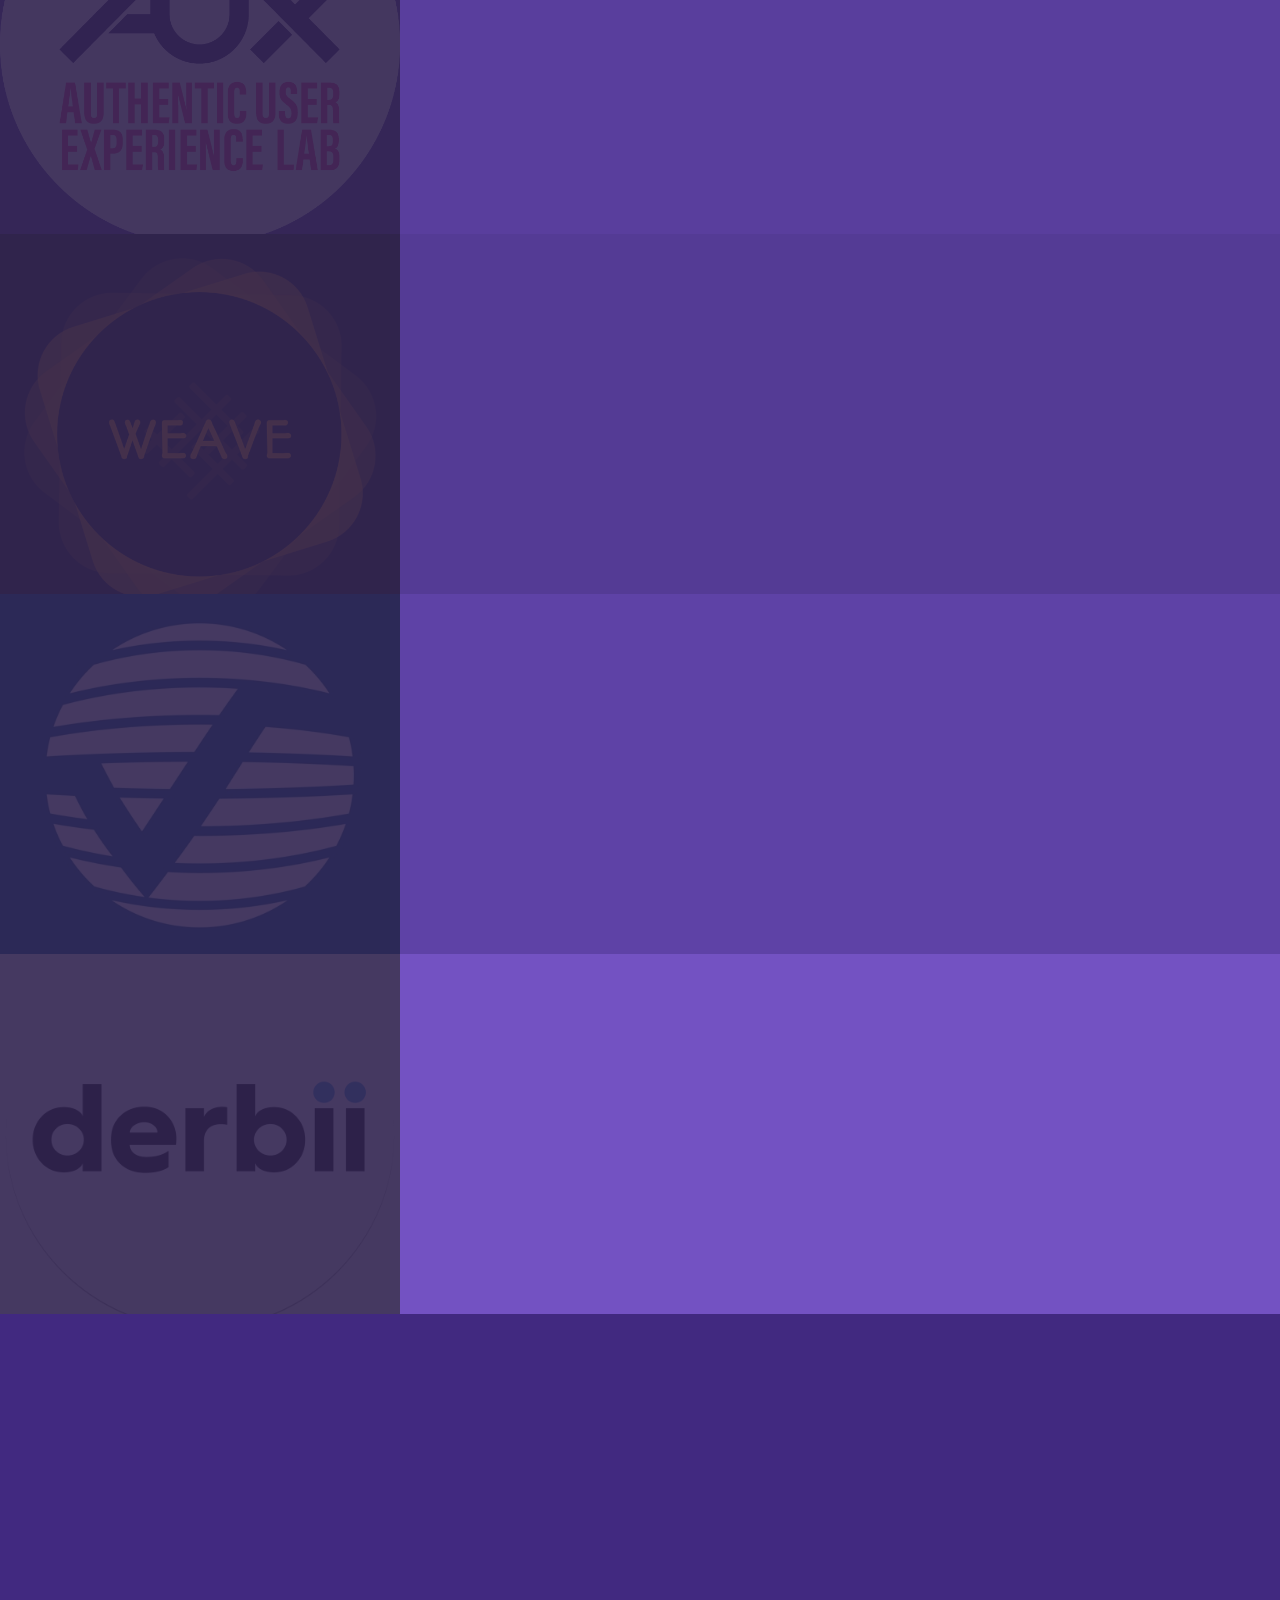
==== commit c564e901: "dgdf" ====
--- a/index.html
+++ b/index.html
@@ -40,11 +40,12 @@
 						<!--<div class="hor_aln">-->
 							<div class="inner">
 								<!--<section id="rev_intro">-->
-									<h1>Akash Chaudhary</h1>
+									<!-- <h1 >Akash Chaudhary</h1> -->
+									<h1 style="color:rgba(0,0,0);">Akash Chaudhary</h1>
 									<p>UX Researcher<br/>
 									Authentic User Experience Lab, University of California, Santa Cruz<br/>
 									</br/>
-									<img style =  "border-radius: 50%; width: 200px" src="images/akash_dp.jpg" alt="Avatar" />
+									<img style =  "border-radius: 5%; width: 200px" src="images/portfoliodp_whitebg.png" alt="Avatar" />
 									<h4 style="color:rgba(255, 255, 255, 0.55);">Hi there! I think human behaviors are intriguing. We are thoughtful but at times also subject to our cultural biases and individual preferences. Tech "disruptions" make our behavior vulnerable to easy change, but at times these behaviors might be worth "preserving". That's why I like exploring human values and motivations around the use of technology in our daily habitual activities. My projects explore themes like human language, psychology, emotions, digital wellbeing and in general exploring online behaviors, consequently designing interfaces for enabling and affording better emotional expressions in the day to day lives of people.</h4>
 									<br>
 									<br>
--- a/assets/css/main.css
+++ b/assets/css/main.css
@@ -117,6 +117,7 @@
 	body, input, select, textarea {
 		color: rgba(255, 255, 255, 0.55);
 		font-family: Arial, Helvetica, sans-serif;
+		/*font-family: 'Poppins', Helvetica, sans-serif;*/
 		font-size: 16.5pt;
 		font-weight: normal;
 		line-height: 1.75;
@@ -3882,6 +3883,7 @@
 		margin-left: 0px;
 		padding-left: 50px;
 		background-color: rgba(65, 41, 128);
+		/*background-color: rgba(255, 255, 255);*/
 		
 	}
 
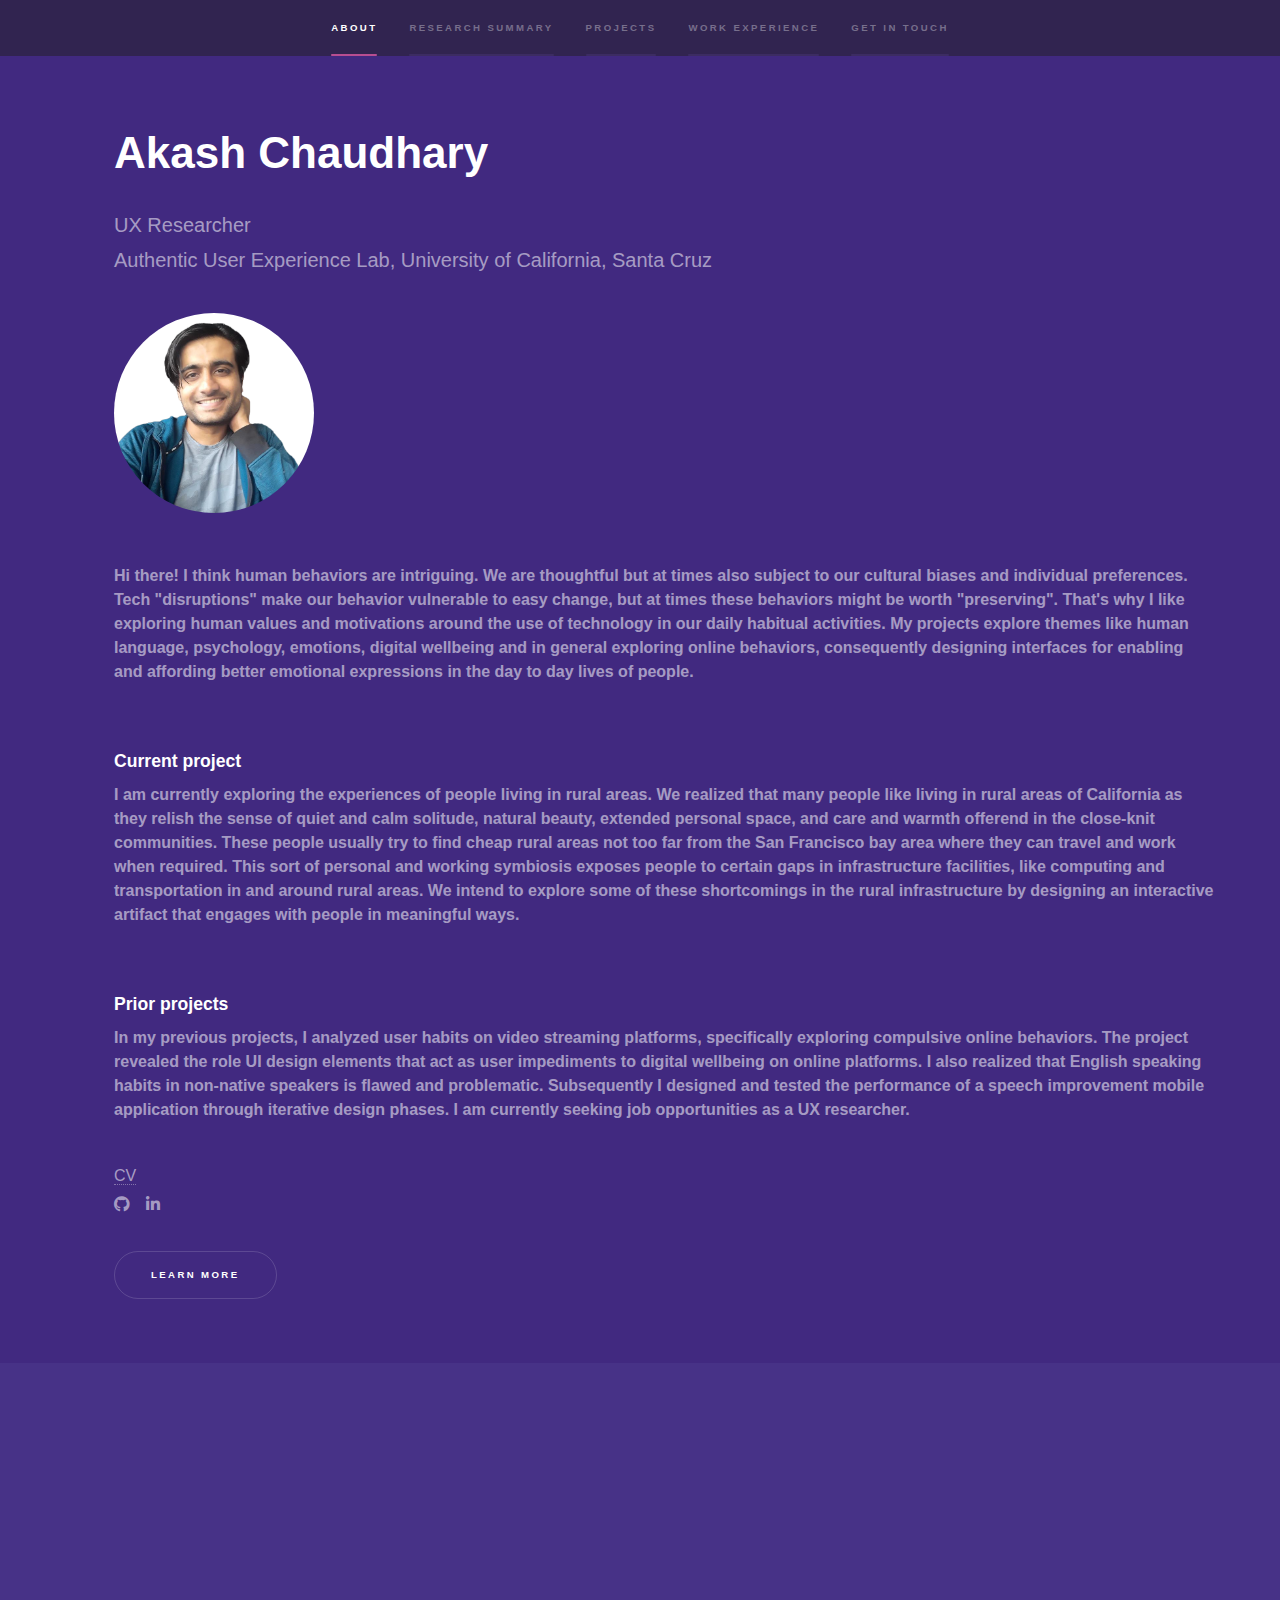
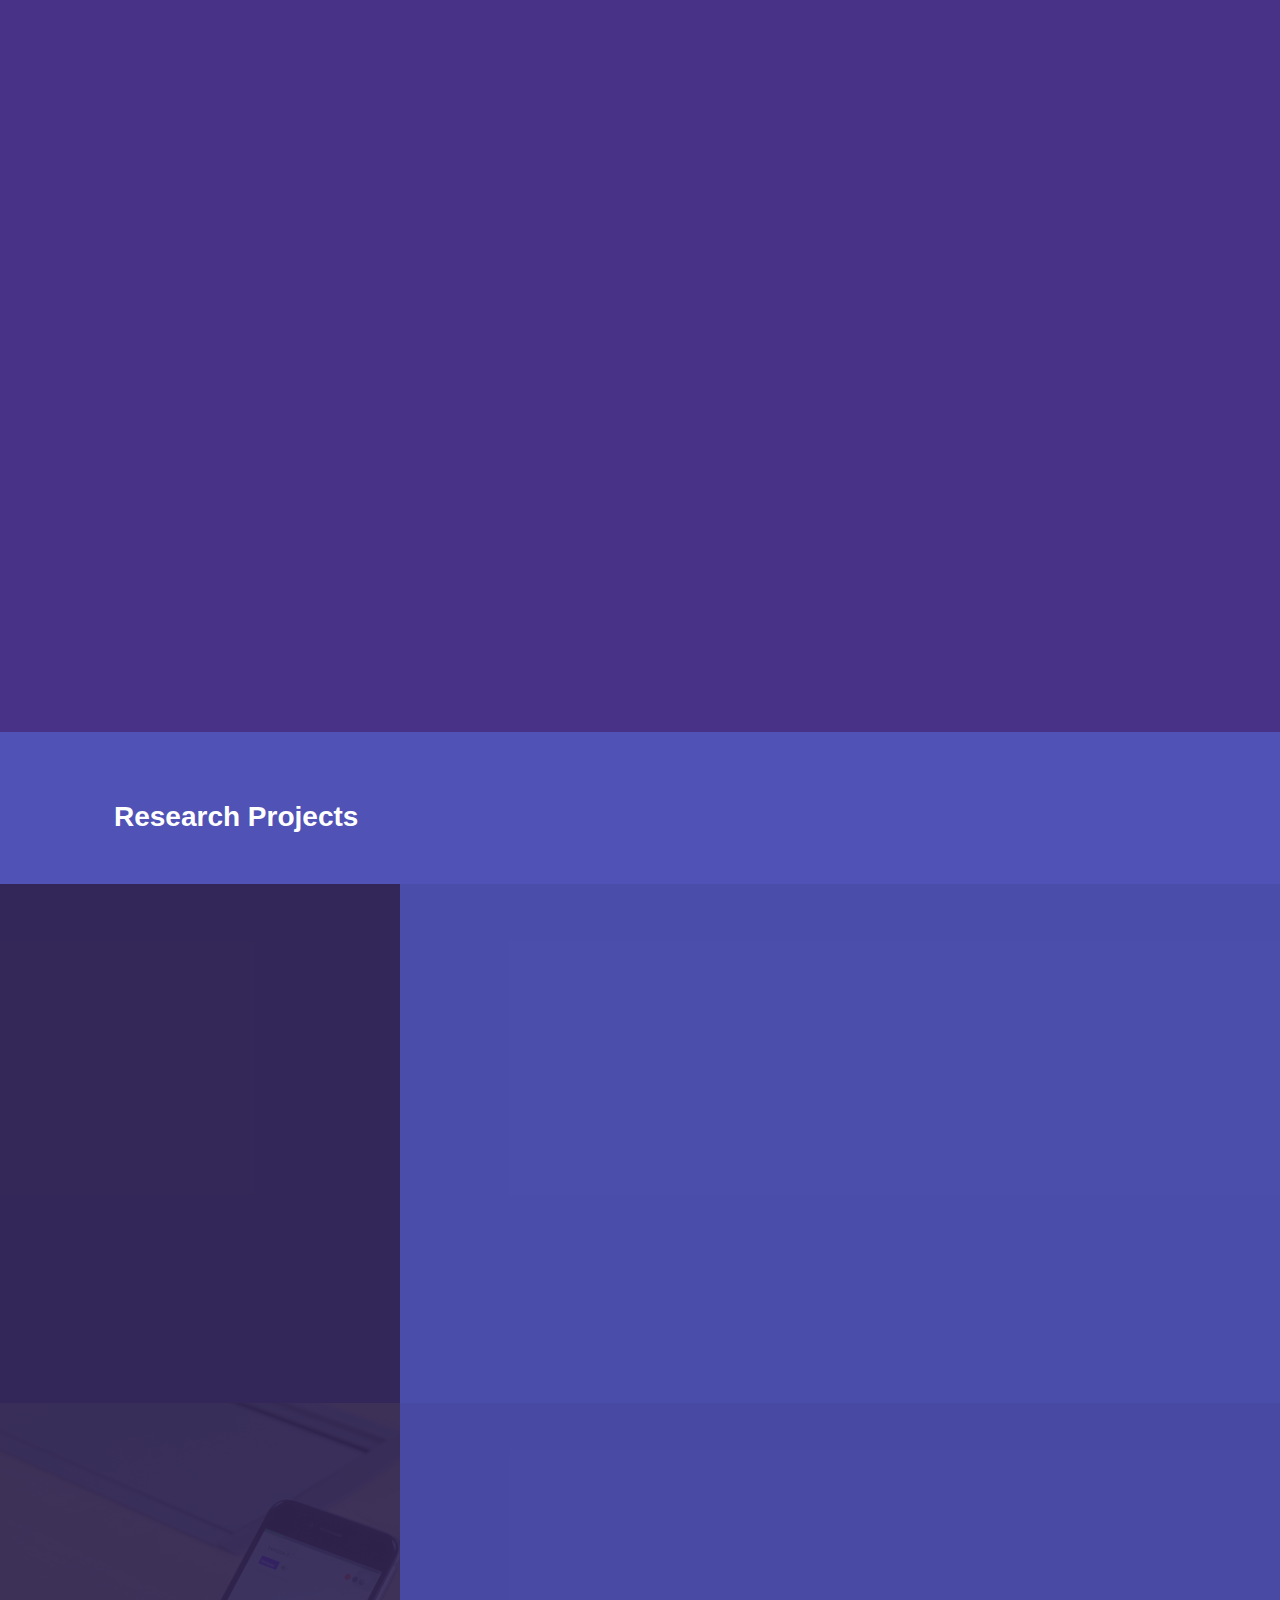
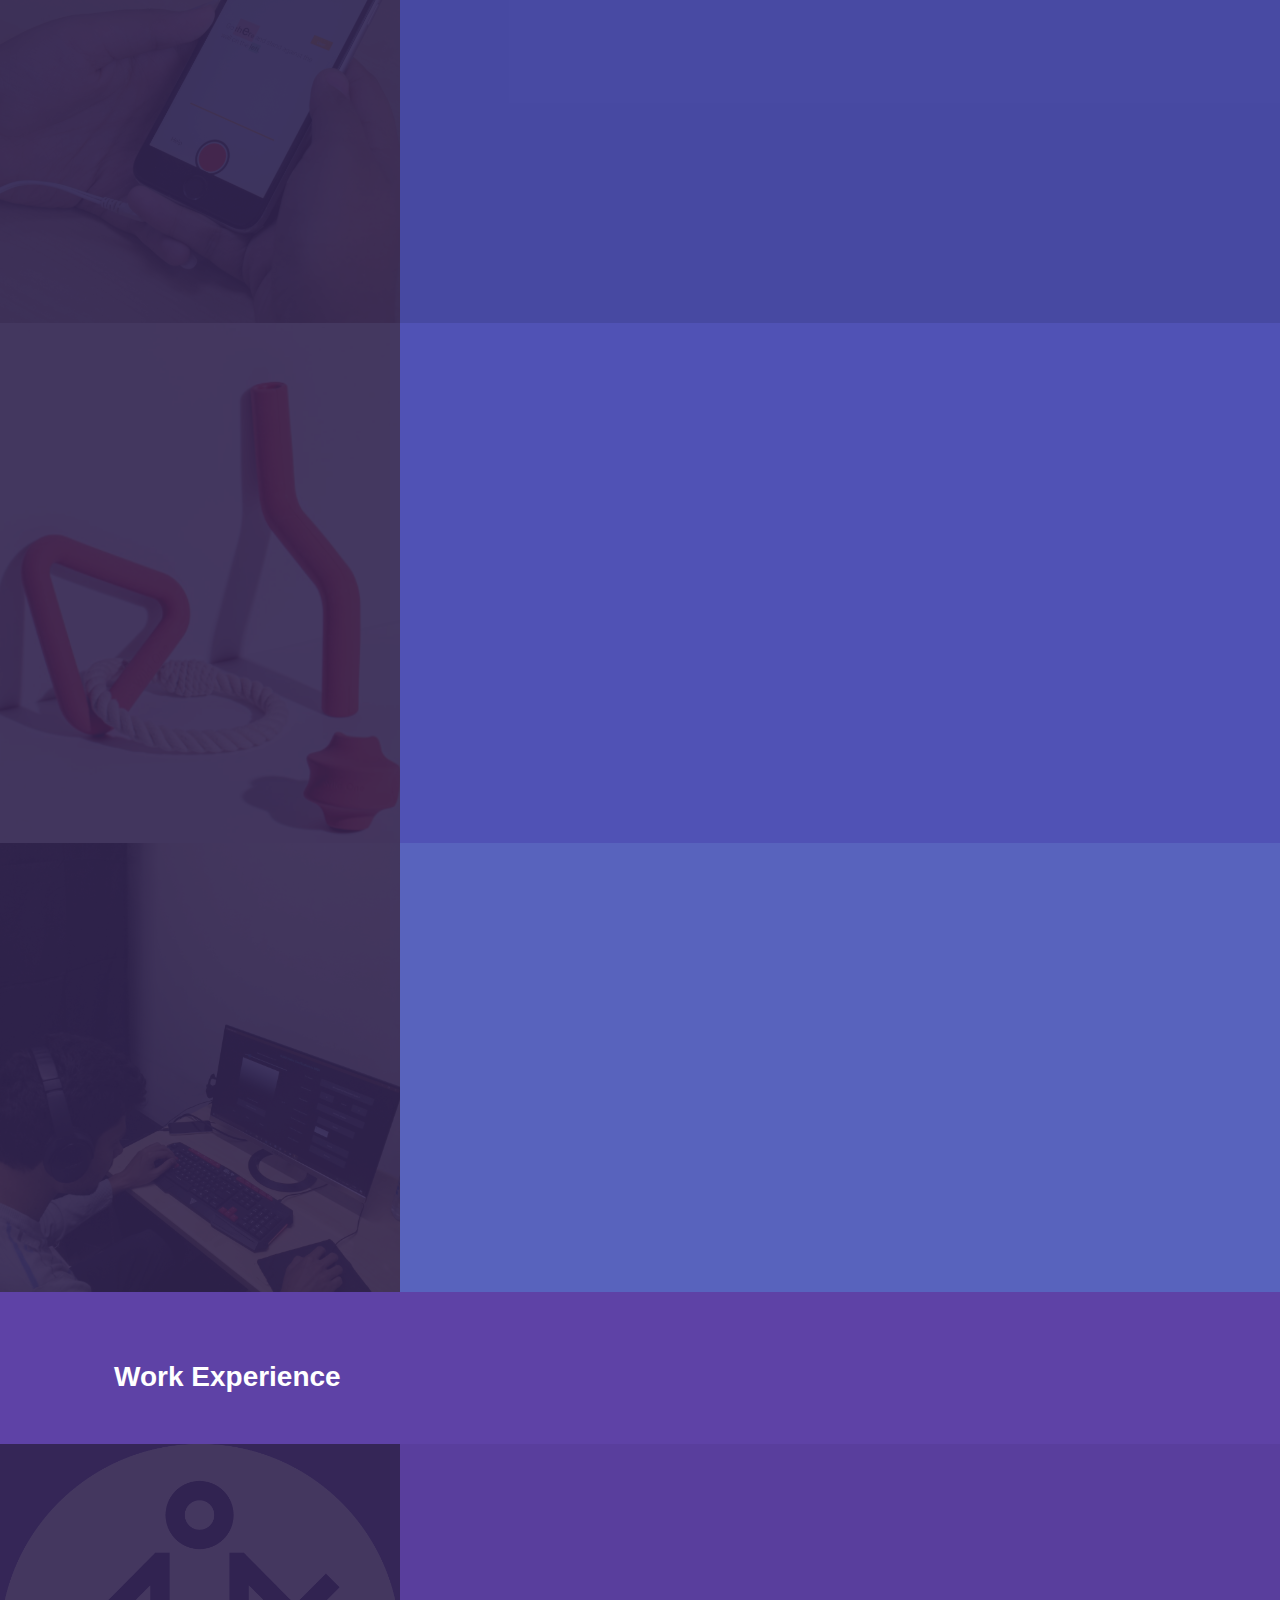
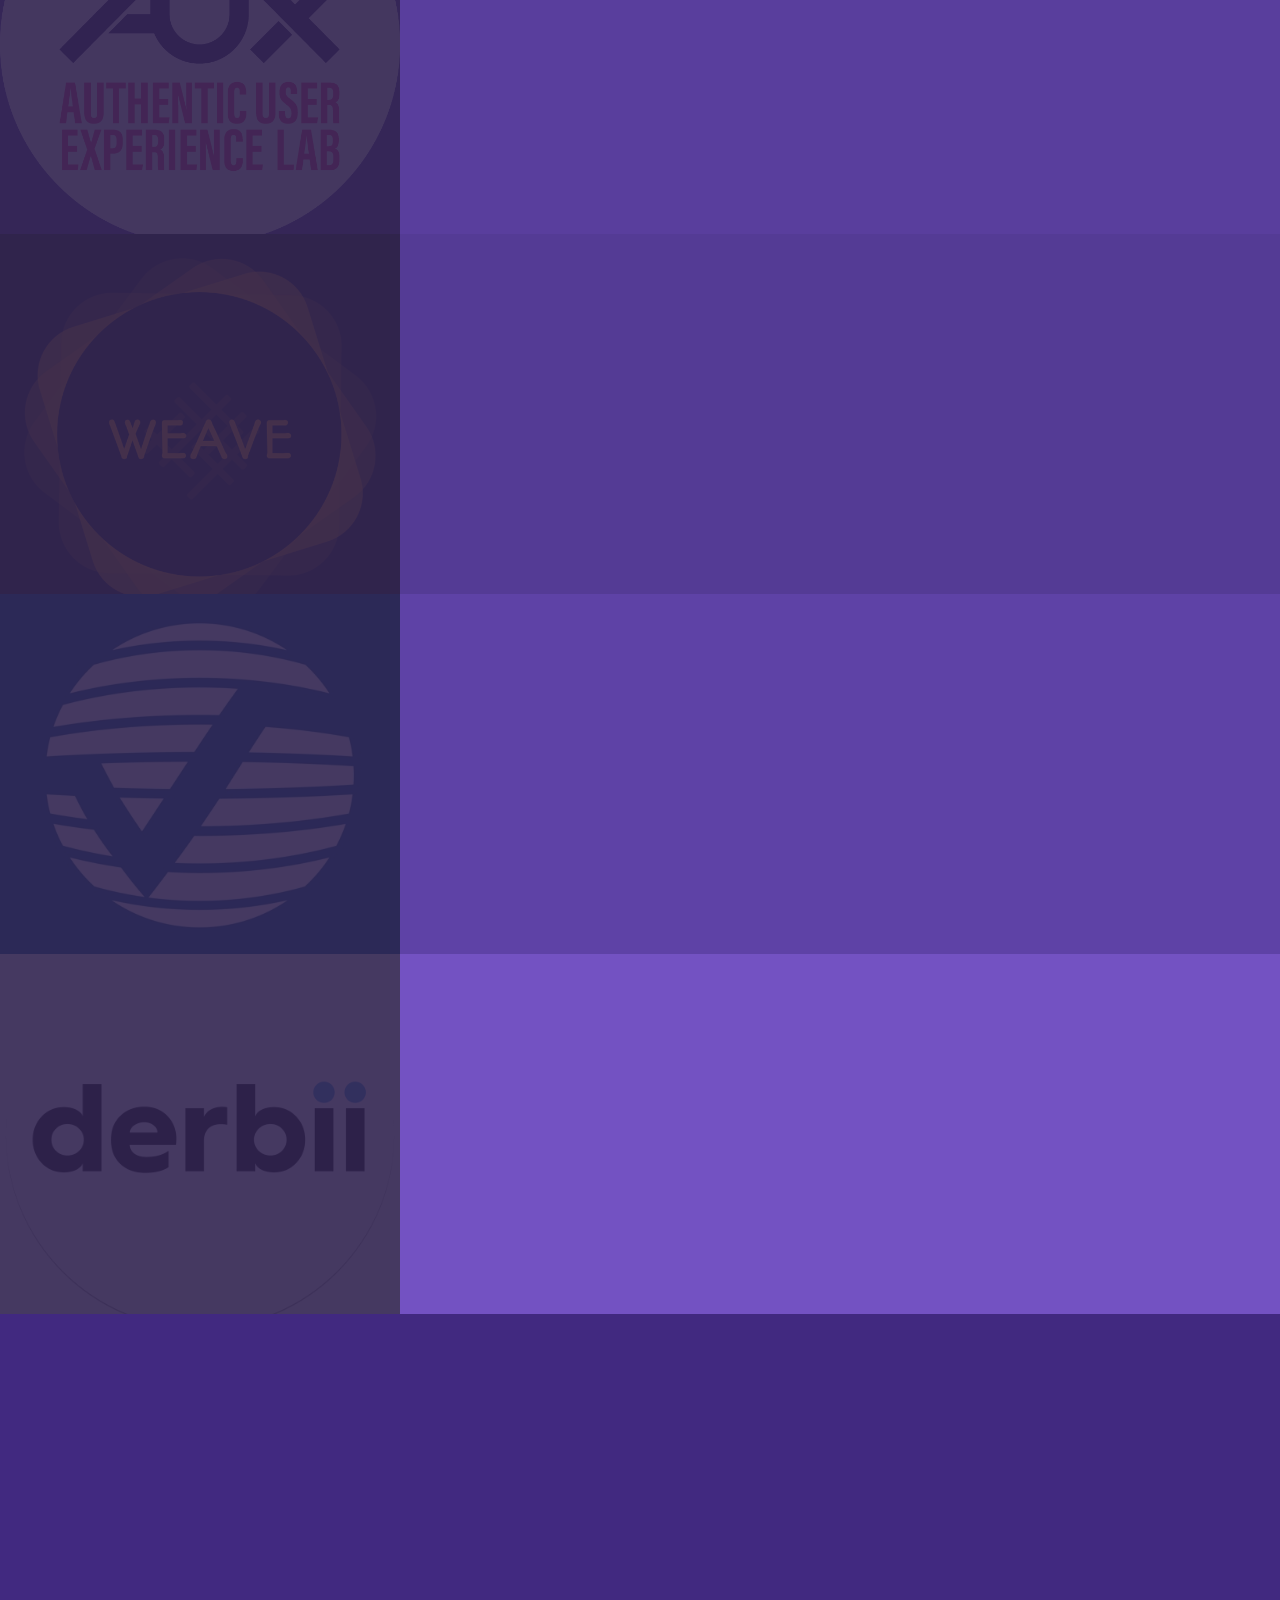
==== commit 6067f24b: "sdfgrwegsdf" ====
--- a/index.html
+++ b/index.html
@@ -41,11 +41,11 @@
 							<div class="inner">
 								<!--<section id="rev_intro">-->
 									<!-- <h1 >Akash Chaudhary</h1> -->
-									<h1 style="color:rgba(0,0,0);">Akash Chaudhary</h1>
+									<h1>Akash Chaudhary</h1>
 									<p>UX Researcher<br/>
 									Authentic User Experience Lab, University of California, Santa Cruz<br/>
 									</br/>
-									<img style =  "border-radius: 5%; width: 200px" src="images/portfoliodp_whitebg.png" alt="Avatar" />
+									<img style =  "border-radius: 50%; width: 200px" src="images/portfoliodp_whitebg.png" alt="Avatar" />
 									<h4 style="color:rgba(255, 255, 255, 0.55);">Hi there! I think human behaviors are intriguing. We are thoughtful but at times also subject to our cultural biases and individual preferences. Tech "disruptions" make our behavior vulnerable to easy change, but at times these behaviors might be worth "preserving". That's why I like exploring human values and motivations around the use of technology in our daily habitual activities. My projects explore themes like human language, psychology, emotions, digital wellbeing and in general exploring online behaviors, consequently designing interfaces for enabling and affording better emotional expressions in the day to day lives of people.</h4>
 									<br>
 									<br>
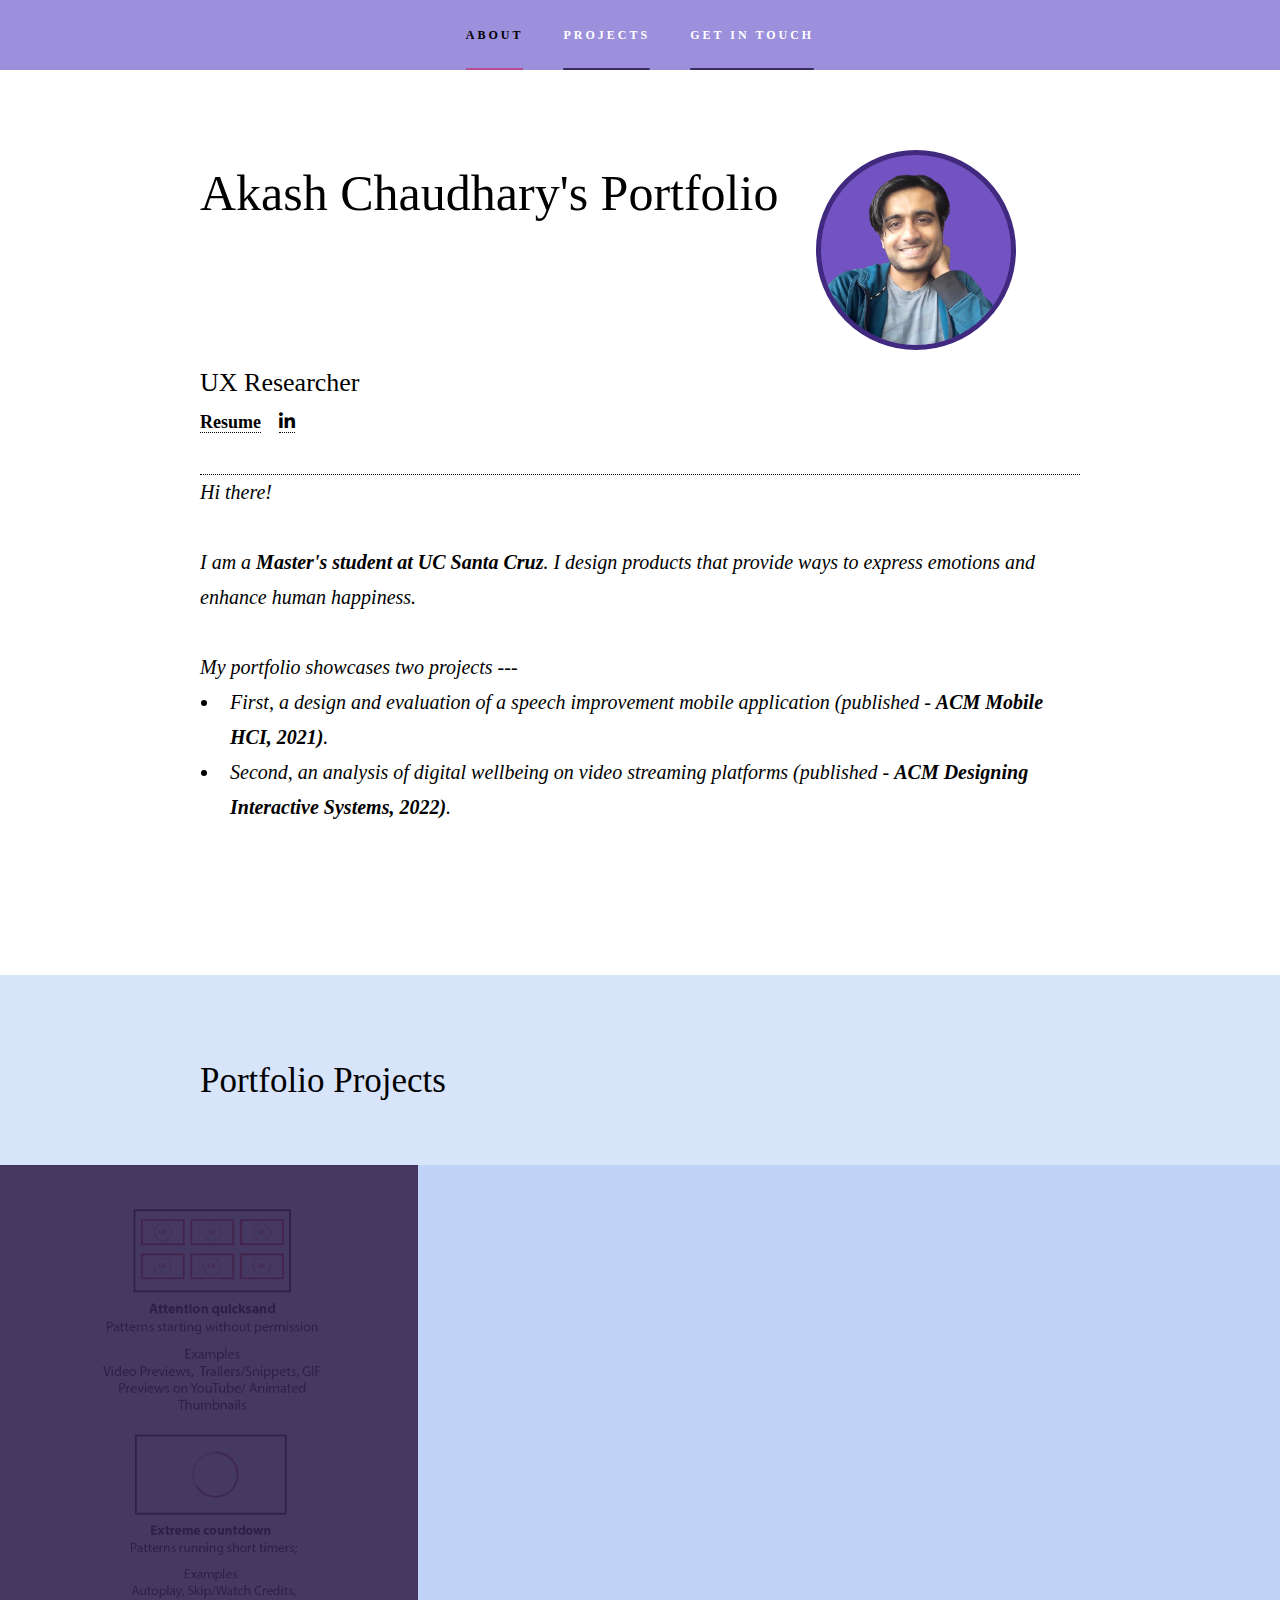
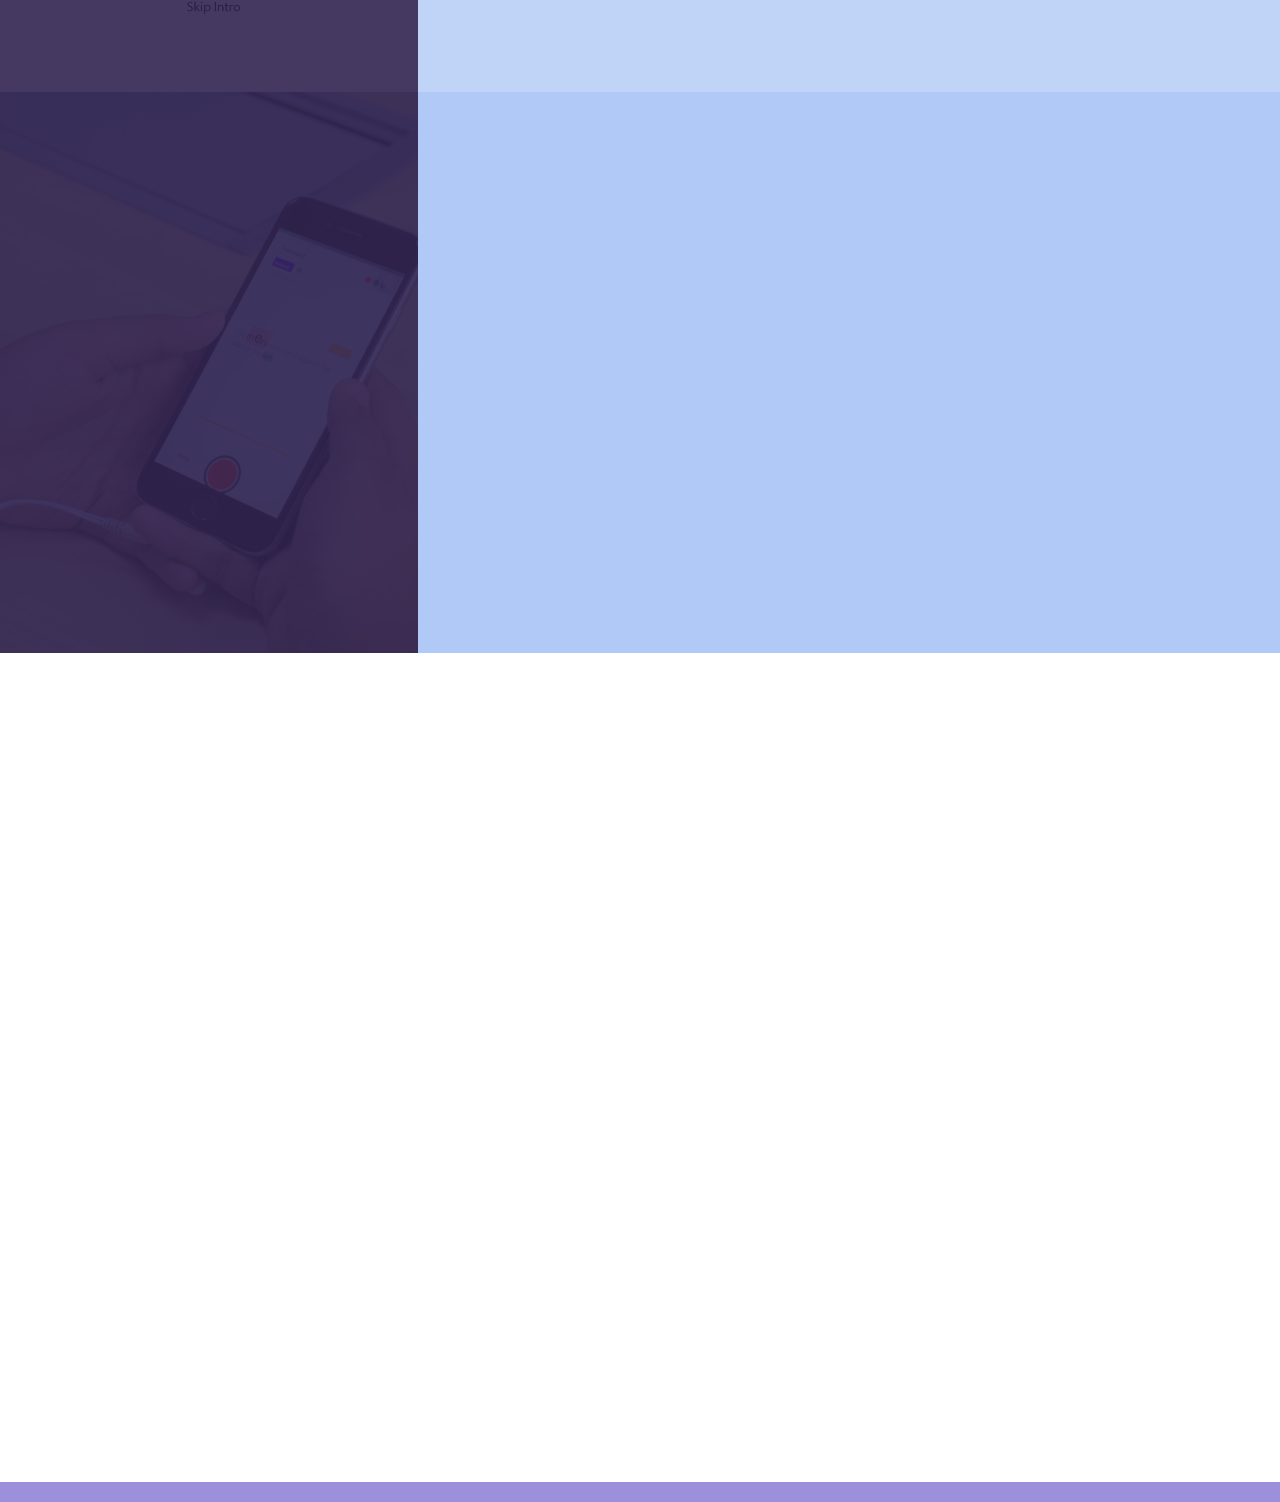
==== commit 4903fc4a: "dafdwafaw" ====
--- a/index.html
+++ b/index.html
@@ -17,13 +17,15 @@
 		<!-- Sidebar -->
 			<section id="sidebar">
 
+
 				<div class="inner">
+
 					<nav>
 						<ul>
 							<li><a href="#intro">About</a></li>
-							<li><a href="#two">Research Summary</a></li>
 							<li><a href="#one">Projects</a></li>
-							<li><a href="#four">Work Experience</a></li>
+							<!-- <li><a href="#three">Skills</a></li> -->
+							<!-- <li><a href="#four">Class Projects</a></li> -->
 							<li><a href="#three">Get in touch</a></li>
 							
 						</ul>
@@ -41,42 +43,88 @@
 							<div class="inner">
 								<!--<section id="rev_intro">-->
 									<!-- <h1 >Akash Chaudhary</h1> -->
-									<h1>Akash Chaudhary</h1>
-									<p>UX Researcher<br/>
-									Authentic User Experience Lab, University of California, Santa Cruz<br/>
-									</br/>
-									<img style =  "border-radius: 50%; width: 200px" src="images/portfoliodp_whitebg.png" alt="Avatar" />
-									<h4 style="color:rgba(255, 255, 255, 0.55);">Hi there! I think human behaviors are intriguing. We are thoughtful but at times also subject to our cultural biases and individual preferences. Tech "disruptions" make our behavior vulnerable to easy change, but at times these behaviors might be worth "preserving". That's why I like exploring human values and motivations around the use of technology in our daily habitual activities. My projects explore themes like human language, psychology, emotions, digital wellbeing and in general exploring online behaviors, consequently designing interfaces for enabling and affording better emotional expressions in the day to day lives of people.</h4>
-									<br>
-									<br>
-									<h3>Current project</h3>
-									<h4 style="color:rgba(255, 255, 255, 0.55);">I am currently exploring the experiences of people living in rural areas. We realized that many people like living in rural areas of California as they relish the sense of quiet and calm solitude, natural beauty, extended personal space, and care and warmth offerend in the close-knit communities. These people usually try to find cheap rural areas not too far from the San Francisco bay area where they can travel and work when required. This sort of personal and working symbiosis exposes people to certain gaps in infrastructure facilities, like computing and transportation in and around rural areas. We intend to explore some of these shortcomings in the rural infrastructure by designing an interactive artifact that engages with people in meaningful ways.</h4>
-									<br>
-									<br>
-									<h3>Prior projects</h3>
-									<h4 style="color:rgba(255, 255, 255, 0.55);">In my previous projects, I analyzed user habits on video streaming platforms, specifically exploring compulsive online behaviors. The project revealed the role UI design elements that act as user impediments to digital wellbeing on online platforms. I also realized that English speaking habits in non-native speakers is flawed and problematic. Subsequently I designed and tested the performance of a speech improvement mobile application through iterative design phases. I am currently seeking job opportunities as a UX researcher.
-									</h4>
-									</p>
-
-									<ul id="hor list" class="contact">
+									<div style="width: 30%; float:right">
+										
+									<img style =  "border-radius: 50%; width: 200px;border: 5px solid rgba(65, 41, 128); background-color: rgba(115,82,194,1.00)"; src="images/profiledp.png" alt="Avatar" />
+									
+									<!-- solid #312450 -->
+									<!-- rgba(71, 50, 135) -->
+									<!-- <br> -->
+									<br>
+									<br>
+									<br>
+
+									</div>
+
+
+									<div style="width: 70%; float:left; font-size:250%">
+									<!-- <p style="font-size:250%"> -->Akash Chaudhary's Portfolio<!-- </p> -->
+
+									</div>
+									<br>
+									<br>
+									<br>
+									<br>
+									<br>
+									<br>
+									
+									
+
+
+									<div style="font-size: 130%;">
+									<!-- <p> -->UX Researcher<!-- </p> -->
+
+									</div>
+
+									<div style="border-bottom: 1px dotted #000;">
+									
+									<ul class="icons" style="font-size:90%">
+										<li><a style="border-bottom: 1px dotted #000;" href="assets/Akash_Chaudhary_CV.pdf"><b>Resume</b></a></li>
+										<li><a style="border-bottom: 1px dotted #000;" href="https://linkedin.com/in/akash-1992" class="icon brands fa-linkedin-in"><span class="label">LinkedIn</span></a></li>
+									</ul>
+									
+									
+									</div>
+									
+									
+
+						
+									
+							<div>
+									
+									<!-- <b>MS, Computational Media, UC Santa Cruz</b>
+									<br>
+									<br> -->
+									<i>
+									Hi there!
+									<br>
+									<br>
+									<!-- I am currently seeking UX work opportunities, as a UX researcher and / or a product manager. -->
+									
+
+									<!-- I think human behaviors are intriguing. We are thoughtful but at times also subject to our cultural biases and individual preferences. Tech "disruptions" make our behavior vulnerable to easy change, but at times these behaviors might be worth "preserving". That's why  -->
+
+									I am a <b>Master's student at UC Santa Cruz</b>. I design products that provide ways to express emotions and enhance human happiness.
+
+									<br>
+									<br>
+									My portfolio showcases two projects ---
+									<ul>
 										<li>
-											<a href="assets/Akash_Chaudhary_CV.pdf" >CV</a>
-											<ul class="icons">
-												<li><a href="https://github.com/akash-1992" class="icon brands fa-github"><span class="label">GitHub</span></a></li>
-												<li><a href="https://linkedin.com/in/akash-1992" class="icon brands fa-linkedin-in"><span class="label">LinkedIn</span></a></li>
-											</ul>
-										</li>
-									</ul>
-
-									
-
-						
-
-									<ul class="actions">
-										<li><a href="#two" class="button scrolly">Learn more</a></li>
-									</ul>
-								<!--</section>-->
-							</div>
+									First, a design and evaluation of a speech improvement mobile application (published - <b>ACM Mobile HCI, 2021)</b>.</li>
+									<li> Second, an analysis of digital wellbeing on video streaming platforms (published - <b>ACM Designing Interactive Systems, 2022)</b>.</li>
+
+									<!-- Conducting user researchdoing <b>psychology-based user research</b> and creating emotionally expressive designs that focus on <b>digital wellbeing</b>. I like to think of myself as an "<b>enabler</b>" who likes creating collaborative environments for enabling engineers, designers and data analysts to work together. -->
+									<!-- I like exploring habitual human behaviors around the use of technology, consequently designing interfaces for better emotional affordances to people in their day to day lives. -->
+									</i>
+									<br>
+									<br>
+							</div>
+
+
+							</div>
+
+
 							<!--<div class="my_img">
 								<img src="images/DSC_3085_bright.jpg" alt="" data-position="center center" width="170" height="170" />
 							</div>-->
@@ -84,258 +132,234 @@
 					</section>
 
 					<!-- Two -->
-					<section id="two" class="wrapper style3 fade-up"><!--74, 56, 161-->
+					<!-- <section id="two" class="wrapper style3 fade-up">
+					
+					<div class="inner">
+						<div>
+							<h2 id="summ">Current Project</h2>
+						
+						</div>
+						
+						<div id="methods">	
+									RURAL TECH COMPUTING (Ongoing project)
+									<ul style="font-size:90%" class="unbullet">
+									<li>I am currently conducting a study to investigate the intersection of work and rurality. This intersection is a new trend where people from rural areas commute to work jobs that may be located in urban areas, or those that stay in rural and work in occupations associated with rural cultures (e.g., urban farming).</li>
+									</ul>
+
+						</div>
+
+					</div>	
+					</section> -->
+									<!-- Rural areas provide a sense of quiet and calm solitude, natural beauty, extended personal space, and care and warmth offerend in the close-knit communities. A recent trend in Californian lifestyle is to find affordable housing not too far from the San Francisco Bay Area where people can travel to and work when required. This rural-urban work life symbiosis comes with certain limitations like poor connectivity in rural areas. My current project explores some of these shortcomings. -->
+									
+									<!-- <p>DECEPTIVE UI and VERBOSE (Prior projects)
+									<br>
+									<i>In these projects, I analyze user habits on streaming platforms and highlight the role UI design elements that act as impediments to an online user's digital wellbeing. I also explore the design of a speech improvement mobile application through iterative testing procedures.</i>
+									</p> -->
+
+								
+						
+						
+
+						<!-- <div id="skills" >
+						
+									SKILLS
+									<ul style="font-size:90%" class="list-vertical">
+										<div>
+										<li><b>Project management</b> --- Managed communications across Design, Ops and Tech at Derbii.
+										<br>
+										Adapted teaching methodology used in film schools for creating --- <a href="#within_onee" class="button3 scrolly">Verbose</a>.
+										<br></li>
+										<li><b>Methods</b> --- Conducting interviews and surveys, formulating diary studies, analyzing existing design --- <a href="#one" class="button3 scrolly">Deceptive UI</a> 
+										<br>Conducting cue-card tests, talk-aloud user tests, audio-visual surveys --- <a href="#within_onee" class="button3 scrolly">Verbose</a>.</li> 
+										<li><b>High/Low fidelity prototyping</b> --- Manual sketches, storyboards, powerpoint slides, Figma.
+										
+										<li><b>Programming/ Web Development</b> --- Python, HTML, CSS, JavaScript, P5</li>
+										
+										</div>
+									</ul>
+
+									
+									
+								
+						</div> -->
+					
+					
+				
+
+				
+
+
+
+				<!-- One -->
+					<section id="one" class="wrapper style1 spotlights">
 						<div class="inner">
-							<h2>Research Summary</h2>
-							
-
-							
-
-									<p>
-									RESEARCH THEMES EXPLORED
-									
-									</p>
-									
-
-									<div class="row">
-										<div class="col-6 col-12-medium">
-											<ul class="actions">
-												<li><a class="buttonn primary">Psychology</a></li>
-												
-												<li><a class="buttonn primary">Online Behaviors</a></li>
-												
-												
-											</ul>
-											
-											<ul class="actions">
-												<li><a class="buttonn primary">Emotions</a></li>
-												<li><a class="buttonn primary">Digital Wellbeing</a></li>
-												<li><a class="buttonn primary">Linguistics</a></li>
-											</ul>
-											
-										</div>
-										
-									</div>
-
-									
-
-									<p>
-									METHODS EXPLORED
-									
-									</p>
-									
-
-									<div class="row">
-										<div class="col-6 col-12-medium">
-											<ul class="actions">
-												
-												<li><a class="buttonn primary">Diary Study</a></li>
-												<li><a class="buttonn primary">Interviews</a></li>
-												<li><a class="buttonn primary">Artifact Analysis</a></li>
-											</ul>
-											<ul class="actions">
-												<li><a class="buttonn primary">Surveys</a></li>
-												<li><a class="buttonn primary">Talk Aloud User Testing</a></li>
-												<li><a class="buttonn primary">Cue-Card Testing</a></li>
-												
-											</ul>
-											
-											
-											
-										</div>
-										
-									</div>
-
-									<p>
-									SKILLS
-									
-									</p>
-									
-
-									<div class="row">
-										<div class="col-6 col-12-medium">
-											<ul class="actions">
-												<li><a class="buttonn primary">Literature Review</a></li>
-												<li><a class="buttonn primary">High/Low Fidelity Prototyping</a></li>
-												<li><a class="buttonn primary">Project Management</a></li>
-												
-											</ul>
-											
-											<ul class="actions">
-												<li><a class="buttonn primary">Conducting User Research</a></li>
-												<li><a class="buttonn primary">Translational Skills Across Cross-Functional Teams</a></li>
-											</ul>
-											<ul class="actions">
-												<li><a class="buttonn primary">Inter-Disciplinary Insights</a></li>
-												<li><a class="buttonn primary">Programming/Development - Python, HTML, CSS, JS</a></li>
-											</ul>
-											
-										</div>
-										
-									</div>
-
-									<ul class="actions">
-										<li><a href="#one" class="button scrolly">Learn more</a></li>
-									</ul>
-
-
-						</div>
-					</section>
-					
-
-
-				<!-- One -->
-					<section id="one" class="wrapper style2 spotlights">
-						<div class="inner">
-							<h2 id="prjct">Research Projects</h2>
-						</div>
-						<section>
-							<a href="elements_dwb.html" class="image"><img src="images/DSC_3663.JPG" alt="" data-position="center center" /></a>
+							<h2 id="port_prjct">Portfolio Projects</h2>
+						</div>
+						<section id="within_one">
+							<a href="elements_dwb.html" class="image"><img src="images/darkpattteaser.png" alt="" data-position="center center" /></a>
 							<div class="content">
 								<div class="inner">
-									<h2>DISCOVERING UNINTENDED USER BEHAVIORS DUE TO DARK UI PATTERNS</h2>
+									<section id="dark_pat">
+									<h2>Deceptive UI: Discovering Dark Patterns on Streaming Platforms</h2>
 									<p style="width:400px;">
+									<!-- <p style="color: rgba(0, 0, 0,0.65);"> --><a href="https://dl.acm.org/doi/10.1145/3532106.3533562">Published in DIS 2022</a>&nbsp;&nbsp;&nbsp;&nbsp;&nbsp;<a href="assets/AreYouStillWatching.pdf">[PDF]</a><!-- </p> -->
+									
 									<ul>
-									<li>Overwatching online user behaviors on video streaming platforms is a problem.</li>
-									<li>We carried out a diary study on 22 viewers across 228 viewing sessions to gain insights into user feelings and state of minds while they video watch.</li>
-									<li>We expose problematic user watching trends, and recognize dark UI patterns prevalent across video streaming platforms.</li>
-									<li>Our study highlights 4 ethically oriented UI design considerations to safeguard user interests on current video streaming platforms.</li>
+									<b>Methods used :</b>
+									<li>Interview, Survey, Diary study, Design Analysis</li>
 									</ul>
 									</p>
 									<ul class="actions">
 										<li><a href="elements_dwb.html" class="button">Learn more</a></li>
 									</ul>
+									</section>
 								</div>
 							</div>
 						</section>
-						<section>
+						<section id="within_onee">
 							<a href="elements_verbose.html" class="image"><img src="images/DSC_3085_bright.jpg" alt="" data-position="center center" /></a>
 							<div class="content">
 								<div class="inner">
-									<h2>VERBOSE : A VOICE-INPUT APP FOR SPEECH IMPROVEMENT</h2>
+									<section id="verb_app">
+									<h2>Verbose: Designing a Speech Improvement Application</h2>
 									<p style="width:400px;">
+									<!-- <p style="color: rgba(0, 0, 0,0.65);"> --><a href="https://dl.acm.org/doi/abs/10.1145/3447526.3472057">Published in Mobile HCI 2021</a>&nbsp;&nbsp;&nbsp;&nbsp;&nbsp;<a href="assets/Verbose.pdf">[PDF]</a><!-- </p> -->
+
 									<ul>
-										<li>People with English as seond language speak in a way that is difficult to understand.</li>
-										<li>We carried out 4 iterative user testing design stages using --- cue card study, low-fidelity wireframe prototype testing, audio-visual surveys and high-fidelity mobile app testing.</li>
-										<li>This iterative testing provides 8 essential design requirements that are necessary to develop a speech intonation mobile application for non-native speakers.</li>
-										<li>The final mobile application helped people in improving the intent of their speech expressions.</li></p>
-
+									<b>Methods used :</b>
+									<li>Cue-card test, Talk-Aloud User Test, Audio-Visual Survey, Interview, SEQ, UEQ, SUS</li>
+									</ul>
+									</p>
 
 									<ul class="actions">
 										<li><a href="elements_verbose.html" class="button">Learn more</a></li>
 									</ul>
+									</section>
 								</div>
 							</div>
 						</section>
 
-						<section>
+						
+
+					</section>
+
+					<!-- Two -->
+				<!-- <section id="two" class="wrapper style1 spotlights">
+						<div class="inner">
+							<h2 id="curr_prjct">Current Project</h2>
+						</div>
+						<section id="within_two">
+							<a href="#two" class="image"><img src="images/plain-white.jpeg" alt="" data-position="center center" /></a>
+							<div class="content">
+								<div class="inner">
+									<section id="rural_tech">
+									<h2>Rural tech</h2>
+									<p style="width:400px;">
+									<p style="color: rgba(0, 0, 0,0.65);"><ul class="list-horizontal" style="font-size:90%">
+									<li>I am currently conducting a study to investigate the intersection of work and rurality. This intersection is a new trend where people from rural areas commute to work jobs that may be located in urban areas, or those that stay in rural and work in occupations associated with rural cultures (e.g., urban farming)</li>
+									</ul>
+								
+									</ul>
+									</section>
+								</div>
+							</div>
+						</section>						
+				</section> -->
+
+					<!-- <section id="four" class="wrapper style2 spotlights">
+						<div class="inner">
+							<h2 id="class_prjct">Class Projects</h2>
+						</div>
+
+						<section id="within_four">
 							<a href="elements_dogs.html" class="image"><img src="images/dog_home.png" alt="" data-position="25% 25%" /></a>
 							<div class="content">
 								<div class="inner">
-									<h2>DESIGNING FOR EMOTION REGULATION IN DOGS</h2>
+									<section id="emot_reg">
+									<h2>Designing for Emotion Regulation in Dogs</h2>
 									<p style="width:400px;">
-									<ul>
+									<ul style="font-size:90%" class="list-vertical">
 										<li>Dogs feel separation anxiety when isolated from owners.</li>
-										<li>I conducted 3 interviews with dog owners for exploring their interaction patterns with their dogs.</li>
-										<li>We came up with 4 non-anthropomorphic design solutions for an embodied tool that can help regulate dog emotions when not with their owners.</li>
-										<li>Our interviews provide initial proof for 4 design classifications that help explore the design space of an embodied tool which can be utilized for designing dog toys.</li>
-								
+										<li>I explore the design of a non-anthropomorphic embodied tool.</li>
+										<li>I conducted 3 interviews and came up with 4 design themes that can help future researchers to design dog toys.</li>
+									</ul>
 									</p>
 									<ul class="actions">
 										<li><a href="elements_dogs.html" class="button">Learn more</a></li>
 									</ul>
+									</section>
 								</div>
 							</div>
 						</section>
 
-						<section id = "sonifi">
+						<section id = "within_fourr">
 							<a href="elements_midi.html" class="image"><img src="images/image3.jpg" alt="" data-position="25% 25%" /></a>
 							<div class="content">
 								<div class="inner">
-									<h2>DATA SONIFICATION</h2>
+									<section id="data_son">
+									<h2>Data Sonification</h2>
 									<p style="width:400px;">
-										<ul>
-											<li>Artists face a problem in having a common cross-modal media transfer unit that can help communicate and edit MIDI messages across different softwares.</li>
+										<ul style="font-size:90%" class="list-vertical">
+											
 											<li>We designed a python-based toolbox with a Kivy GUI for converting, editing and navigating MIDI messages across different softwares, like Reaper and SuperCollider.</li>
-											<li>Our tool has implications in acting as a bridging backbone for creative work across different platforms.</p>
+											</p>
+										</ul>
 									<ul class="actions">
 										<li><a href="elements_midi.html" class="button">Learn more</a></li>
 									</ul>
+									</section>
 								</div>
 							</div>
 						</section>
 
-					</section>
-
-					<section id="four" class="wrapper style1 spotlights">
-						<div class="inner">
-							<h2 id="wrk_exp">Work Experience</h2>
-						</div>
-
-						<section>
-							<a href="generic_aux.html" class="image"><img src="images/aux_2.png" alt="" data-position="top center" /></a>
-							<div class="content">
-								<div class="inner">
-									<h2>GRADUATE STUDENT RESEARCHER - Authentic User Experience Lab</h2>
-									<p style="width:400px;">Currently working as a Graduate Student Researcher in the Authentic User Experience Lab at University of California, Santa Cruz.</p>
-									<ul class="actions">
-										<li><a href="https://authentic.soe.ucsc.edu/" class="button">Learn more</a></li>
-									</ul>
-								</div>
-							</div>
-						</section>
-
-						<section>
-							<a href="generic_ra.html" class="image"><img src="images/weave_logo.png" alt="" data-position="top center" /></a>
-							<div class="content">
-								<div class="inner">
-									<h2>RESEARCH ASSISTANT - Weave Lab</h2>
-									<p style="width:400px;">Worked for 3 years as a Research Associate in the HCI Design department at IIIT Delhi.</p>
-									<ul class="actions">
-										<li><a href="generic_ra.html" class="button">Learn more</a></li>
-									</ul>
-								</div>
-							</div>
-						</section>
-
-						<section>
-							<a href="generic_intern.html" class="image"><img src="images/512x512bb.jpg" alt="" data-position="center center" /></a>
-							<div class="content">
-								<div class="inner">
-									<h2>RESEARCH INTERN - Verisk</h2>
-									<p style="width:400px;">Worked for 6 months as a data analyst in the Automatic Speech Recognition Department at Verisk.</p>
-									<ul class="actions">
-										<li><a href="generic_intern.html" class="button">Learn more</a></li>
-									</ul>
-								</div>
-							</div>
-						</section>
-
-						<section id = "derb">
-							<a href="generic_startup.html" class="image"><img src="images/derbii_logo.png" alt="" data-position="center center" /></a>
-							<div class="content">
-								<div class="inner">
-									<h2>PRODUCT MANAGER - Derbii</h2>
-									<p style="width:400px;">Worked for 2 years as a Product Manager at a cab aggregation startup.</p>
-									<ul class="actions">
-										<li><a href="generic_startup.html" class="button">Learn more</a></li>
-									</ul>
-								</div>
-							</div>
-						</section>
-						
-					</section>
-
-					
+					</section> -->
 
 
 				<!-- Three -->
 					<section id="three" class="wrapper style1 fade-up">
+					
 						<div class="inner">
+
+							<div style= "border-bottom: 1px dotted #000;">
+								
+								<!-- <div id="skills" > -->
+								
+									<h2>Skills</h2>
+									<ul>
+										<div>
+
+										<li><b>User research methods explored</b> - Diary Study, think aloud testing, cue-card study, design analysis, survey, interview.</li>
+										<li><b>Design skills</b> - Creating sketches, personas, user flows, wireframes, storyboards.</li>
+										<li><b>High / Low fidelity prototyping</b> - Figma, Principle, Framer, Slides.</li>
+										<li><b>Programming</b> - Python, CSS, HTML, Javascript, P5.</li>
+										<li><b>Project management</b> - Working across cross-functional teams (Design, Operations and Tech).</li>
+										<li><b>Communication</b> - Suggesting UX improvements to various stakeholders.</li>
+
+										<!-- <li><b>Project management</b> --- Working across cross functional teams (Design, Operations and Tech).
+										</li>
+										<li><b>Communication</b> --- Ability to communicate
+										UX improvements to a variety of stakeholders.</li> -->
+										 <!-- --- Active member of <a href="generic_ra.html" class="button3 scrolly">Weave Lab</a> in the past. -->
+										<!--  <li><b>Design</b> --- Creating sketches, personas, user flows, wireframes, storyboards.</li>
+										<li><b>High / Low fidelity prototyping</b> --- Figma, Slides.</li>
+										<li><b>User research methods</b> --- Interviews, surveys, diary study, design analysis.</li>
+										<li><b>Programming/Development </b> --- Python, HTML, CSS, JavaScript, P5</li> -->
+										
+										</div>
+									</ul>
+
+							</div>
+
+							<br>
+							<br>
+
 							<h2>Get in touch</h2>
-							<p style="width:400px;">
-								Feel free to contact me in case of any queries or information.</br>
-							I am available at the following -</p>
+							<!-- <p style="width:400px;"> -->
+						
+							Feel free to contact me, I am available at the following -
+							<br>
+							<br>
 							<!--<div class="split style1">-->
 								<!--<section>
 									<form method="post" action="#">
@@ -360,21 +384,26 @@
 								</section>-->
 								<section>
 									<ul id="hor list" class="contact">
-										<li>
-											<h3>Email</h3>
-											achaud10@ucsc.edu
-										</li>
+										
+											<i class="fa fa-envelope"></i>
+											&nbsp;&nbsp;&nbsp;&nbsp;achaud10@ucsc.edu
+										
+
+										
 										<!--<li>
 											<h3>Phone</h3>
 											<span>(000) 000-0000</span>
 										</li>-->
-										<li>
-											<h3>Channels</h3>
-											<ul class="icons">
-												<li><a href="https://github.com/akash-1992" class="icon brands fa-github"><span class="label">GitHub</span></a></li>
-												<li><a href="https://linkedin.com/in/akash-1992" class="icon brands fa-linkedin-in"><span class="label">LinkedIn</span></a></li>
+										<!-- <li> -->
+											<br>
+											<br>
+											<ul class="icons" style="font-size:90%">
+												<li><a style="border-bottom: dotted 1px rgba(0,0,0);"href="assets/Akash_Chaudhary_CV.pdf"><b>Resume</b></a></li>
+												<li><a style="border-bottom: 1px dotted #000;" href="https://github.com/akash-1992" class="icon brands fa-github"><span class="label">GitHub</span></a></li>
+												<li><a style="border-bottom: 1px dotted #000;" href="https://linkedin.com/in/akash-1992" class="icon brands fa-linkedin-in"><span class="label">LinkedIn</span></a></li>
 											</ul>
-										</li>
+											
+										<!-- </li> -->
 									</ul>
 								</section>
 							<!--</div>-->
--- a/assets/css/main.css
+++ b/assets/css/main.css
@@ -98,7 +98,10 @@
 	}
 
 	body {
-		background: #312450;
+		/*background: #312450;*/
+		/*background: rgba(115,82,194,1.00);*/
+		/*background: rgb(171,148,228);*/
+		background:  rgb(156,143,220);
 	}
 
 		body.is-preload *, body.is-preload *:before, body.is-preload *:after {
@@ -112,21 +115,31 @@
 			transition: none !important;
 		}
 
+@font-face {
+    font-family: 'Poppins';
+    src: url('assets/webfonts/Poppins-Thin.woff') format('woff'), /* Chrome 6+, Firefox 3.6+, IE 9+, Safari 5.1+ */
+         url('assets/webfonts/Poppins-Thin.ttf') format('truetype'); /* Chrome 4+, Firefox 3.5, Opera 10+, Safari 3—5 */
+}  
+
 /* Type */
 
 	body, input, select, textarea {
-		color: rgba(255, 255, 255, 0.55);
-		font-family: Arial, Helvetica, sans-serif;
-		/*font-family: 'Poppins', Helvetica, sans-serif;*/
+		/*color: rgba(255, 255, 255, 0.55);*/
+		color: rgba(0,0,0);
+		/*font-family: Arial, Helvetica, sans-serif;*/
+		font-family: Poppins;
 		font-size: 16.5pt;
+		/*font-size: 28.5pt;*/
 		font-weight: normal;
 		line-height: 1.75;
+		width: 100%;
 	}
 
 		@media screen and (max-width: 1680px) {
 
 			body, input, select, textarea {
-				font-size: 13pt;
+				/*font-size: 13pt;*/
+				font-size: 16pt;
 			}
 
 		}
@@ -134,7 +147,8 @@
 		@media screen and (max-width: 1280px) {
 
 			body, input, select, textarea {
-				font-size: 12pt;
+				/*font-size: 12pt;*/
+				font-size: 15pt;
 			}
 
 		}
@@ -142,7 +156,8 @@
 		@media screen and (max-width: 360px) {
 
 			body, input, select, textarea {
-				font-size: 11pt;
+				/*font-size: 11pt;*/
+				font-size: 14pt;
 			}
 
 		}
@@ -152,18 +167,21 @@
 		-webkit-transition: color 0.2s ease, border-bottom-color 0.2s ease;
 		-ms-transition: color 0.2s ease, border-bottom-color 0.2s ease;
 		transition: color 0.2s ease, border-bottom-color 0.2s ease;
-		border-bottom: dotted 1px rgba(255, 255, 255, 0.35);
-		color: inherit;
+		border-bottom: dotted 1px rgba(0,0,0);
+		color: rgb(0,0,0);
+		/*color: rgba(0, 0, 0,0.55);*/
 		text-decoration: none;
 	}
 
 		a:hover {
 			border-bottom-color: transparent;
-			color: #ffffff;
-		}
+			/*color: #ffffff;
+			color: #0000008c;*/
+			color: rgb(0,0,255);
+			}
 
 	strong, b {
-		color: #ffffff;
+		/*color: #ffffff;*/
 		font-weight: bold;
 	}
 
@@ -177,7 +195,8 @@
 
 	h1, h2, h3, h4, h5, h6 {
 		color: #ffffff;
-		font-weight: bold;
+		color: rgb(0,0,0);
+		font-weight: normal;
 		line-height: 1.5;
 		margin: 0 0 0.5em 0;
 	}
@@ -276,7 +295,7 @@
 	}
 
 	blockquote {
-		border-left: solid 4px rgba(255, 255, 255, 0.15);
+		border-left: solid 4px rgba(0,0,0, 0.15);
 		font-style: italic;
 		margin: 0 0 2em 0;
 		padding: 0.5em 0 0.5em 2em;
@@ -285,7 +304,7 @@
 	code {
 		background: rgba(255, 255, 255, 0.05);
 		border-radius: 0.25em;
-		border: solid 1px rgba(255, 255, 255, 0.15);
+		border: solid 1px rgba(0,0,0, 0.15);
 		font-family: "Courier New", monospace;
 		font-size: 0.9em;
 		margin: 0 0.25em;
@@ -301,14 +320,14 @@
 
 		pre code {
 			display: block;
-			line-height: 1.75em;
+			line-height: .30em;
 			padding: 1em 1.5em;
 			overflow-x: auto;
 		}
 
 	hr {
 		border: 0;
-		border-bottom: solid 1px rgba(255, 255, 255, 0.15);
+		border-bottom: solid 1px rgba(0,0,0, 0.15);
 		margin: 2em 0;
 	}
 
@@ -1832,7 +1851,8 @@
 		-webkit-transition: border-color 0.2s ease;
 		-ms-transition: border-color 0.2s ease;
 		transition: border-color 0.2s ease;
-		background-color: transparent;
+		/*background-color: rgba(115,82,194,1.00);*/
+		background-color: rgb(156,143,220);
 		border: solid 1px !important;
 		border-color: rgba(255, 255, 255, 0.15) !important;
 		border-radius: 3em;
@@ -1946,7 +1966,7 @@
 		input[type="button"]:hover,
 		button:hover,
 		.button:hover {
-			border-color: rgba(255, 255, 255, 0.55) !important;
+			border-color: rgba(0,0,0) !important;
 		}
 
 			input[type="submit"]:hover:after,
@@ -1954,7 +1974,9 @@
 			input[type="button"]:hover:after,
 			button:hover:after,
 			.button:hover:after {
-				opacity: 0.05;
+				background-color: rgba(65, 41, 128);
+				/*background-color: rgba(52,32,102);*/
+				opacity: 0.15;
 				-moz-transform: scale(1);
 				-webkit-transform: scale(1);
 				-ms-transform: scale(1);
@@ -1967,6 +1989,7 @@
 			button:hover:active,
 			.button:hover:active {
 				border-color: #ffffff !important;
+				cursor: wait;
 			}
 
 				input[type="submit"]:hover:active:after,
@@ -2666,6 +2689,11 @@
 			margin-left: 2em;
 		}
 
+ul.action1{
+	list-style: none;
+}
+
+
 /* Actions */
 
 	ul.actions {
@@ -3146,13 +3174,13 @@
 	}
 
 		table tbody tr {
-			border: solid 1px rgba(255, 255, 255, 0.15);
+			border: solid 1px rgba(0, 0, 0, 0.15);
 			border-left: 0;
 			border-right: 0;
 		}
 
 			table tbody tr:nth-child(2n + 1) {
-				background-color: rgba(255, 255, 255, 0.05);
+				background-color: rgba(0, 0, 0, 0.05);
 			}
 
 		table td {
@@ -3160,7 +3188,8 @@
 		}
 
 		table th {
-			color: #ffffff;
+			/*color: #ffffff;*/
+			color: rgb(0,0,0);
 			font-size: 1em;
 			font-weight: bold;
 			padding: 0 0.75em 0.75em 0.75em;
@@ -3236,6 +3265,47 @@
 				}
 
 			}
+
+		\\inner1
+
+		.wrapper {
+		position: relative;
+	}
+
+		.wrapper > .inner1 {
+			padding: 5em 5em 3em 5em ;
+			max-width: 100%;
+			width: 75em;
+		}
+
+			@media screen and (max-width: 1680px) {
+
+				.wrapper > .inner1 {
+					padding: 4em 4em 2em 4em ;
+				}
+
+			}
+
+			@media screen and (max-width: 1280px) {
+
+				.wrapper > .inner1 {
+					width: 100%;
+				}
+
+			}
+
+			@media screen and (max-width: 736px) {
+
+				.wrapper > .inner1 {
+					padding: 3em 2em 1em 2em ;
+				}
+
+			}
+
+
+		\\inner1
+
+
 
 		.wrapper.alt {
 			background-color: #261c3e;
@@ -3322,6 +3392,8 @@
 			opacity: 1.0;
 		}
 
+
+
 		.wrapper.fade-up.inactive > .inner,
 		body.is-preload .wrapper.fade-up > .inner {
 			opacity: 0;
@@ -3330,6 +3402,8 @@
 			-ms-transform: translateY(1em);
 			transform: translateY(1em);
 		}
+
+
 
 		.wrapper.fade-down > .inner {
 			-moz-transform: translateY(0);
@@ -3372,7 +3446,10 @@
 		display: -webkit-flex;
 		display: -ms-flex;
 		display: flex;
-		background-color: #5e42a6;
+		/*background-color: #5e42a6;*/
+		/*background-color: rgba(115,82,194,1.00);*/
+		/*background: rgb(171,148,228);*/
+		background:  rgb(156,143,220);
 		cursor: default;
 		padding: 1.75em 2em;
 	}
@@ -3380,10 +3457,20 @@
 		#header > .title {
 			border: 0;
 			color: #ffffff;
+			/*color: rgb(0,0,0);*/
+			/*color: rgb(0,0,0);*/
 			display: block;
 			font-size: 1.25em;
-			font-weight: bold;
-		}
+			font-weight: normal;
+		}
+
+		#header > a:hover {
+							/*color: rgba(255, 255, 255, 0.55);*/
+							/*color: rgba(255, 255, 255, 0.55);*/
+							/*color: rgb(100,149,237);*/
+							color: rgb(0,0,255);
+							
+						}
 
 		#header > nav {
 			-moz-flex: 1;
@@ -3411,7 +3498,8 @@
 
 					#header > nav > ul > li a {
 						border: 0;
-						color: rgba(255, 255, 255, 0.35);
+						/*color: rgba(255, 255, 255, 0.35);*/
+						color: rgba(255, 255, 255);
 						display: inline-block;
 						font-size: 0.6em;
 						font-weight: bold;
@@ -3420,11 +3508,15 @@
 					}
 
 						#header > nav > ul > li a:hover {
-							color: rgba(255, 255, 255, 0.55);
+							/*color: rgba(255, 255, 255, 0.55);*/
+							/*color: rgba(255, 255, 255, 0.55);*/
+							color: rgb(0,0,255);
+							
 						}
 
 						#header > nav > ul > li a.active {
-							color: #ffffff;
+							/*color: #ffffff;*/
+							color: rgb(0,0,0);
 						}
 
 		@media screen and (max-width: 736px) {
@@ -3526,7 +3618,11 @@
 
 	#sidebar {
 		padding: 2.5em 2.5em 0.5em 2.5em ;
-		background: #312450;
+		/*background: #312450;*/
+		/*background: rgba(115,82,194,1.00);*/
+		/*background: #bf94e4;*/
+		/*background: rgb(171,148,228);*/
+		background: rgb(156,143,220);
 		cursor: default;
 		height: 100vh;
 		left: 0;
@@ -3739,7 +3835,8 @@
 			-ms-transition: color 0.2s ease;
 			transition: color 0.2s ease;
 			border: 0;
-			color: rgba(255, 255, 255, 0.35);
+			/*color: rgba(255, 255, 255, 0.35);*/
+			color: rgba(255,255,255);
 			display: block;
 			font-size: 0.6em;
 			font-weight: bold;
@@ -3779,11 +3876,13 @@
 			}
 
 			#sidebar nav a:hover {
-				color: rgba(255, 255, 255, 0.55);
+				/*color: rgba(255, 255, 255, 0.55);*/
+				color: rgb(0,0,255);
+				
 			}
 
 			#sidebar nav a.active {
-				color: #ffffff;
+				color: rgba(0, 0, 0);
 			}
 
 				#sidebar nav a.active:after {
@@ -3881,9 +3980,13 @@
 		background-repeat: no-repeat;
 		background-size: 100% 100%;
 		margin-left: 0px;
-		padding-left: 50px;
-		background-color: rgba(65, 41, 128);
-		/*background-color: rgba(255, 255, 255);*/
+		padding-left: 120px;
+		padding-right: 120px;
+		/*background-color: rgba(65, 41, 128);*/
+		background-color: rgba(255, 255, 255);
+		/*color: rgba(0,0,0);*/
+		/*font-family: TimesNewRoman;*/
+		font-family:  Poppins;
 		
 	}
 
@@ -3930,29 +4033,99 @@
 	}*/
 
 	#two {
-		padding-left: 50px;
-		background-color: rgba(71, 50, 135);
-	}
-
-	#sonifi{
+		/*background-color: rgba(179,158,181);
+		background-color: rgb(205,191,206);*/
+		background-color: rgb(255,255,255,0.9);
+		
+	}
+
+
+	/*#sonifi{
 		background-color: rgba(88, 99, 189);
-	}
+	}*/
 
 	#derb{
 		background-color: rgba(115,82,194,1.00);
 	}
 
-	#prjct {
-		padding-left: 50px;
-	}
-
-	#wrk_exp {
-		padding-left: 50px;
-	}
+	#port_prjct {
+		padding-left: 120px;
+	}
+
+	#curr_prjct {
+		padding-left: 120px;
+	}
+
+	#class_prjct {
+		padding-left: 120px;
+	}
+
 
 	#three {
-		padding-left: 50px;
-		background-color: rgba(65, 41, 128);
+		padding-left: 120px;
+		padding-right:  120px;
+		/*background-color: rgba(65, 41, 128);*/
+		background-color: rgba(255, 255, 255);
+		/*color: rgba(0,0,0);*/
+	}
+
+	#one{
+		/*background-color: #bf94e4;*/
+		background-color: rgb(255,255,255,0.9);
+		background-color: #d7e4fa
+		/*background-color: rgb(100,149,237);*/
+		/*color: rgba(0,0,0);*/
+		
+	}
+
+	/*#four{
+		background-color: #bf94e4;
+		background-color: rgb(255,255,255,0.9);
+		background-color: #6495ED;
+		color: rgba(0,0,0);
+	}*/
+
+	
+	#main{
+		/*background-color: #6495ED;*/
+		background-color:  #ffffff;
+		padding-left: 120px;
+		padding-right: 120px;
+	}
+	
+
+	#class_main{
+		/*background-color: #6495ED;*/
+		background-color:  #ffffff;
+		padding-left: 120px;
+		padding-right: 120px;
+	}
+
+	
+	#within_one{
+		/*background-color: #bf94e4;*/ 
+		 /*rgb(191,148,228) = # bf94e4*/
+		/*background-color: rgb(100,149,237);*/
+		background-color: #c0d4f8
+	}
+
+	#within_onee{
+		/*background-color: rgb(191,148,228,0.9);*/
+		/*background-color: rgb(100,149,237,0.9);*/
+		background-color: #b0c9f6
+		/*cdddf9*/
+	}
+
+	/*#within_four{
+		background-color: rgb(100,149,237);
+	}
+	
+	#within_fourr{
+		background-color: rgb(100,149,237,0.9);
+	}*/
+
+	#within_two{
+		background-color: rgb(205,191,206); /* rgb(191,148,228) = # bf94e4*/
 	}
 
 	#footer{
@@ -3961,12 +4134,15 @@
 
 
 
+	/*.link{
+		color: #0000008c;
+	}*/
 
 .bg-imagee {
 
   /* Add the blur effect */
-  filter: blur(2px);
-  -webkit-filter: blur(2px);
+  filter: blur(4px);
+  -webkit-filter: blur(4px);
 
   /* Full height */
   height: 100%;
@@ -3979,18 +4155,42 @@
 
 /* Position text in the middle of the page/image */
 .bg-textt {
+	/*height: 28%;*/
+	height: 14.5vw;
   background-color: rgb(0,0,0); /* Fallback color */
-  background-color: rgba(0,0,0, 0.2); /* Black w/opacity/see-through */
+  background-color: rgba(0,0,0, 0.5); /* Black w/opacity/see-through */
+  /*font-size: 1em;*/
+  font-size: 1.5vw;
+  font-weight: normal;
   color: white;
-  font-weight: bold;
-  /*border: 3px solid #f1f1f1;*/
+  border: 3px solid #f1f1f1;
   position: absolute;
-  top: 50%;
+  top: 40vh;
   left: 50%;
   transform: translate(-50%, -50%);
   z-index: 2;
   width: 80%;
-  padding: 20px;
+ /* padding: 20px;*/
+  text-align: center;
+}
+
+.bg-texttv {
+	height: 14.5vw;
+	/*height: 7.5vw;*/
+  background-color: rgb(0,0,0); /* Fallback color */
+  background-color: rgba(0,0,0, 0.5); /* Black w/opacity/see-through */
+  /*font-size: 1em;*/
+  font-size: 1.5vw;
+  font-weight: normal;
+  color: white;
+  border: 3px solid #f1f1f1;
+  position: absolute;
+  top: 40vh;
+  left: 50%;
+  transform: translate(-50%, -50%);
+  z-index: 2;
+  width: 80%;
+ /* padding: 20px;*/
   text-align: center;
 }
 
@@ -4012,11 +4212,12 @@
 		-webkit-transition: border-color 0.2s ease;
 		-ms-transition: border-color 0.2s ease;
 		transition: border-color 0.2s ease;
-		background-color: transparent;
+		background-color: #bf94e4;
 		border: solid 1px !important;
-		border-color: rgba(255, 255, 255, 0.15) !important;
+		border-color: rgba(255,255,255) !important;
 		border-radius: 3em;
-		color: #ffffff !important;
+		/*color: #ffffff !important;*/
+		color: rgb(0,0,0);
 		cursor: default;
 		display: inline-block;
 		font-size: 0.6em;
@@ -4099,7 +4300,7 @@
 			color: #312450 !important;
 		}
 
-			input[type="submit"].primary:after,
+			/*input[type="submit"].primary:after,
 			input[type="reset"].primary:after,
 			input[type="button"].primary:after,
 			button.primary:after,
@@ -4119,17 +4320,17 @@
 			cursor: default;
 			opacity: 0.5;
 			pointer-events: none;
-		}
-
-		input[type="submit"]:hover,
+		}*/
+
+		/*input[type="submit"]:hover,
 		input[type="reset"]:hover,
 		input[type="button"]:hover,
 		button:hover,
 		.buttonn:hover {
 			border-color: rgba(255, 255, 255, 0.55) !important;
-		}
-
-			input[type="submit"]:hover:after,
+		}*/
+
+			/*input[type="submit"]:hover:after,
 			input[type="reset"]:hover:after,
 			input[type="button"]:hover:after,
 			button:hover:after,
@@ -4139,20 +4340,347 @@
 				-webkit-transform: scale(1);
 				-ms-transform: scale(1);
 				transform: scale(1);
-			}
-
-			input[type="submit"]:hover:active,
+			}*/
+
+			/*input[type="submit"]:hover:active,
 			input[type="reset"]:hover:active,
 			input[type="button"]:hover:active,
 			button:hover:active,
 			.buttonn:hover:active {
 				border-color: #ffffff !important;
-			}
-
-				input[type="submit"]:hover:active:after,
+			}*/
+
+				/*input[type="submit"]:hover:active:after,
 				input[type="reset"]:hover:active:after,
 				input[type="button"]:hover:active:after,
 				button:hover:active:after,
 				.buttonn:hover:active:after {
 					opacity: 0.1;
-				}
+				}*/
+
+/* Button2*/
+
+	input[type="submit"],
+	input[type="reset"],
+	input[type="button"],
+	button,
+	.button2 {
+		-moz-appearance: none;
+		-webkit-appearance: none;
+		-ms-appearance: none;
+		appearance: none;
+		-moz-transition: border-color 0.2s ease;
+		-webkit-transition: border-color 0.2s ease;
+		-ms-transition: border-color 0.2s ease;
+		transition: border-color 0.2s ease;
+		/*background-color: #bf94e4;*/
+		/*background-color: rgb(100,149,237);*/
+		background-color: #b0c9f6;
+		border: solid 1px !important;
+		border-color: rgba(255, 255, 255, 0.15) !important;
+		border-radius: 3em;
+		color: rgb(0,0,0) !important;
+		cursor: pointer;
+		display: inline-block;
+		font-size: 0.6em;
+		font-weight: bold;
+		height: calc(4.75em + 2px);
+		letter-spacing: 0.25em;
+		line-height: 4.75em;
+		outline: 0;
+		padding: 0 3.75em;
+		position: relative;
+		text-align: center;
+		text-decoration: none;
+		text-transform: uppercase;
+		white-space: nowrap;
+	}
+
+		input[type="submit"]:after,
+		input[type="reset"]:after,
+		input[type="button"]:after,
+		button:after,
+		.button2:after {
+			-moz-transform: scale(0.25);
+			-webkit-transform: scale(0.25);
+			-ms-transform: scale(0.25);
+			transform: scale(0.25);
+			pointer-events: none;
+			-moz-transition: opacity 0.2s ease, -moz-transform 0.2s ease;
+			-webkit-transition: opacity 0.2s ease, -webkit-transform 0.2s ease;
+			-ms-transition: opacity 0.2s ease, -ms-transform 0.2s ease;
+			transition: opacity 0.2s ease, transform 0.2s ease;
+			background: #ffffff;
+			border-radius: 3em;
+			content: '';
+			height: 100%;
+			left: 0;
+			opacity: 0;
+			position: absolute;
+			top: 0;
+			width: 100%;
+		}
+
+		input[type="submit"].icon:before,
+		input[type="reset"].icon:before,
+		input[type="button"].icon:before,
+		button.icon:before,
+		.button2.icon:before {
+			margin-right: 0.75em;
+		}
+
+		input[type="submit"].fit,
+		input[type="reset"].fit,
+		input[type="button"].fit,
+		button.fit,
+		.button2.fit {
+			width: 100%;
+		}
+
+		input[type="submit"].small,
+		input[type="reset"].small,
+		input[type="button"].small,
+		button.small,
+		.button2.small {
+			font-size: 0.4em;
+		}
+
+		input[type="submit"].large,
+		input[type="reset"].large,
+		input[type="button"].large,
+		button.large,
+		.button2.large {
+			font-size: 0.8em;
+		}
+
+		input[type="submit"].primary,
+		input[type="reset"].primary,
+		input[type="button"].primary,
+		button.primary,
+		.button2.primary {
+			background-color: #ffffff;
+			color: #312450 !important;
+		}
+
+			input[type="submit"].primary:after,
+			input[type="reset"].primary:after,
+			input[type="button"].primary:after,
+			button.primary:after,
+			.button2.primary:after {
+				display: none;
+			}
+
+		input[type="submit"].disabled, input[type="submit"]:disabled,
+		input[type="reset"].disabled,
+		input[type="reset"]:disabled,
+		input[type="button"].disabled,
+		input[type="button"]:disabled,
+		button.disabled,
+		button:disabled,
+		.button2.disabled,
+		.button2:disabled {
+			cursor: default;
+			opacity: 0.5;
+			pointer-events: none;
+		}
+
+		input[type="submit"]:hover,
+		input[type="reset"]:hover,
+		input[type="button"]:hover,
+		button:hover,
+		.button2:hover {
+			border-color: rgba(0,0,0) !important;
+		}
+
+			input[type="submit"]:hover:after,
+			input[type="reset"]:hover:after,
+			input[type="button"]:hover:after,
+			button:hover:after,
+			.button2:hover:after {
+				background-color: rgba(0,0,255);
+				opacity: 0.15;
+				-moz-transform: scale(1);
+				-webkit-transform: scale(1);
+				-ms-transform: scale(1);
+				transform: scale(1);
+			}
+
+			input[type="submit"]:hover:active,
+			input[type="reset"]:hover:active,
+			input[type="button"]:hover:active,
+			button:hover:active,
+			.button2:hover:active {
+				border-color: #ffffff !important;
+				cursor: s-resize;
+			}
+
+				input[type="submit"]:hover:active:after,
+				input[type="reset"]:hover:active:after,
+				input[type="button"]:hover:active:after,
+				button:hover:active:after,
+				.button2:hover:active:after {
+					opacity: 0.1;
+				}
+
+
+/* Button3 */
+
+	input[type="submit"],
+	input[type="reset"],
+	input[type="button"],
+	button,
+	.button3 {
+		-moz-appearance: none;
+		-webkit-appearance: none;
+		-ms-appearance: none;
+		appearance: textarea;
+		-moz-transition: border-color 0.2s ease;
+		-webkit-transition: border-color 0.2s ease;
+		-ms-transition: border-color 0.2s ease;*/
+		transition: border-color 0.2s ease;
+		/*background-color: #b39eb5;*/
+		/*background-color:rgb(191,148,228,0.9);*/
+		background-color:rgb(171,148,228);
+		/*border: solid 1px !important;*/
+		border: none;
+		border-color: #ffffff; !important;
+		border-radius: 3em;
+		color: rgb(0,0,0, 0.65) !important;
+		cursor: pointer;
+		display: inline-block;
+		font-size: 1em;
+		font-weight: normal;
+		/*height: calc(4.75em + 2px);*/
+		letter-spacing: 0.03em;
+		line-height: 2em;
+		/*padding: 0 3.75em;*/
+		position: relative;
+		text-align: center;
+		text-decoration: underline;
+		/*text-transform: uppercase;*/
+		white-space: nowrap;
+	}
+
+		input[type="submit"]:after,
+		input[type="reset"]:after,
+		input[type="button"]:after,
+		button:after,
+		.button3:after {
+			/*-moz-transform: scale(0.25);
+			-webkit-transform: scale(0.25);
+			-ms-transform: scale(0.25);
+			transform: scale(0.25);
+			pointer-events: none;
+			-moz-transition: opacity 0.2s ease, -moz-transform 0.2s ease;
+			-webkit-transition: opacity 0.2s ease, -webkit-transform 0.2s ease;
+			-ms-transition: opacity 0.2s ease, -ms-transform 0.2s ease;*/
+			transition: opacity 0.2s ease, transform 0.2s ease;
+			background: #ffffff;
+			border-radius: 3em;
+			content: '';
+			height: 100%;
+			left: 0;
+			opacity: 0;
+			position: absolute;
+			top: 0;
+			width: 100%;
+		}
+
+		input[type="submit"].icon:before,
+		input[type="reset"].icon:before,
+		input[type="button"].icon:before,
+		button.icon:before,
+		.button3.icon:before {
+			margin-right: 0.75em;
+		}
+
+		input[type="submit"].fit,
+		input[type="reset"].fit,
+		input[type="button"].fit,
+		button.fit,
+		.button3.fit {
+			width: 100%;
+		}
+
+		input[type="submit"].small,
+		input[type="reset"].small,
+		input[type="button"].small,
+		button.small,
+		.button3.small {
+			font-size: 0.4em;
+		}
+
+		input[type="submit"].large,
+		input[type="reset"].large,
+		input[type="button"].large,
+		button.large,
+		.button3.large {
+			font-size: 0.8em;
+		}
+
+		input[type="submit"].primary,
+		input[type="reset"].primary,
+		input[type="button"].primary,
+		button.primary,
+		.button3.primary {
+			background-color: #ffffff;
+			color: #312450 !important;
+		}
+
+			input[type="submit"].primary:after,
+			input[type="reset"].primary:after,
+			input[type="button"].primary:after,
+			button.primary:after,
+			.button3.primary:after {
+				display: none;
+			}
+
+		input[type="submit"].disabled, input[type="submit"]:disabled,
+		input[type="reset"].disabled,
+		input[type="reset"]:disabled,
+		input[type="button"].disabled,
+		input[type="button"]:disabled,
+		button.disabled,
+		button:disabled,
+		.button3.disabled,
+		.button3:disabled {
+			cursor: default;
+			opacity: 0.5;
+			pointer-events: none;
+		}
+
+		input[type="submit"]:hover,
+		input[type="reset"]:hover,
+		input[type="button"]:hover,
+		button:hover,
+		.button3:hover {
+			border-color: rgba(255, 255, 255, 0.55) !important;
+		}
+
+			input[type="submit"]:hover:after,
+			input[type="reset"]:hover:after,
+			input[type="button"]:hover:after,
+			button:hover:after,
+			.button3:hover:after {
+				opacity: 0.05;
+				-moz-transform: scale(1);
+				-webkit-transform: scale(1);
+				-ms-transform: scale(1);
+				transform: scale(1);
+			}
+
+			input[type="submit"]:hover:active,
+			input[type="reset"]:hover:active,
+			input[type="button"]:hover:active,
+			button:hover:active,
+			.button3:hover:active {
+				border-color: #ffffff !important;
+			}
+
+				input[type="submit"]:hover:active:after,
+				input[type="reset"]:hover:active:after,
+				input[type="button"]:hover:active:after,
+				button:hover:active:after,
+				.button3:hover:active:after {
+					opacity: 0.1;
+				}
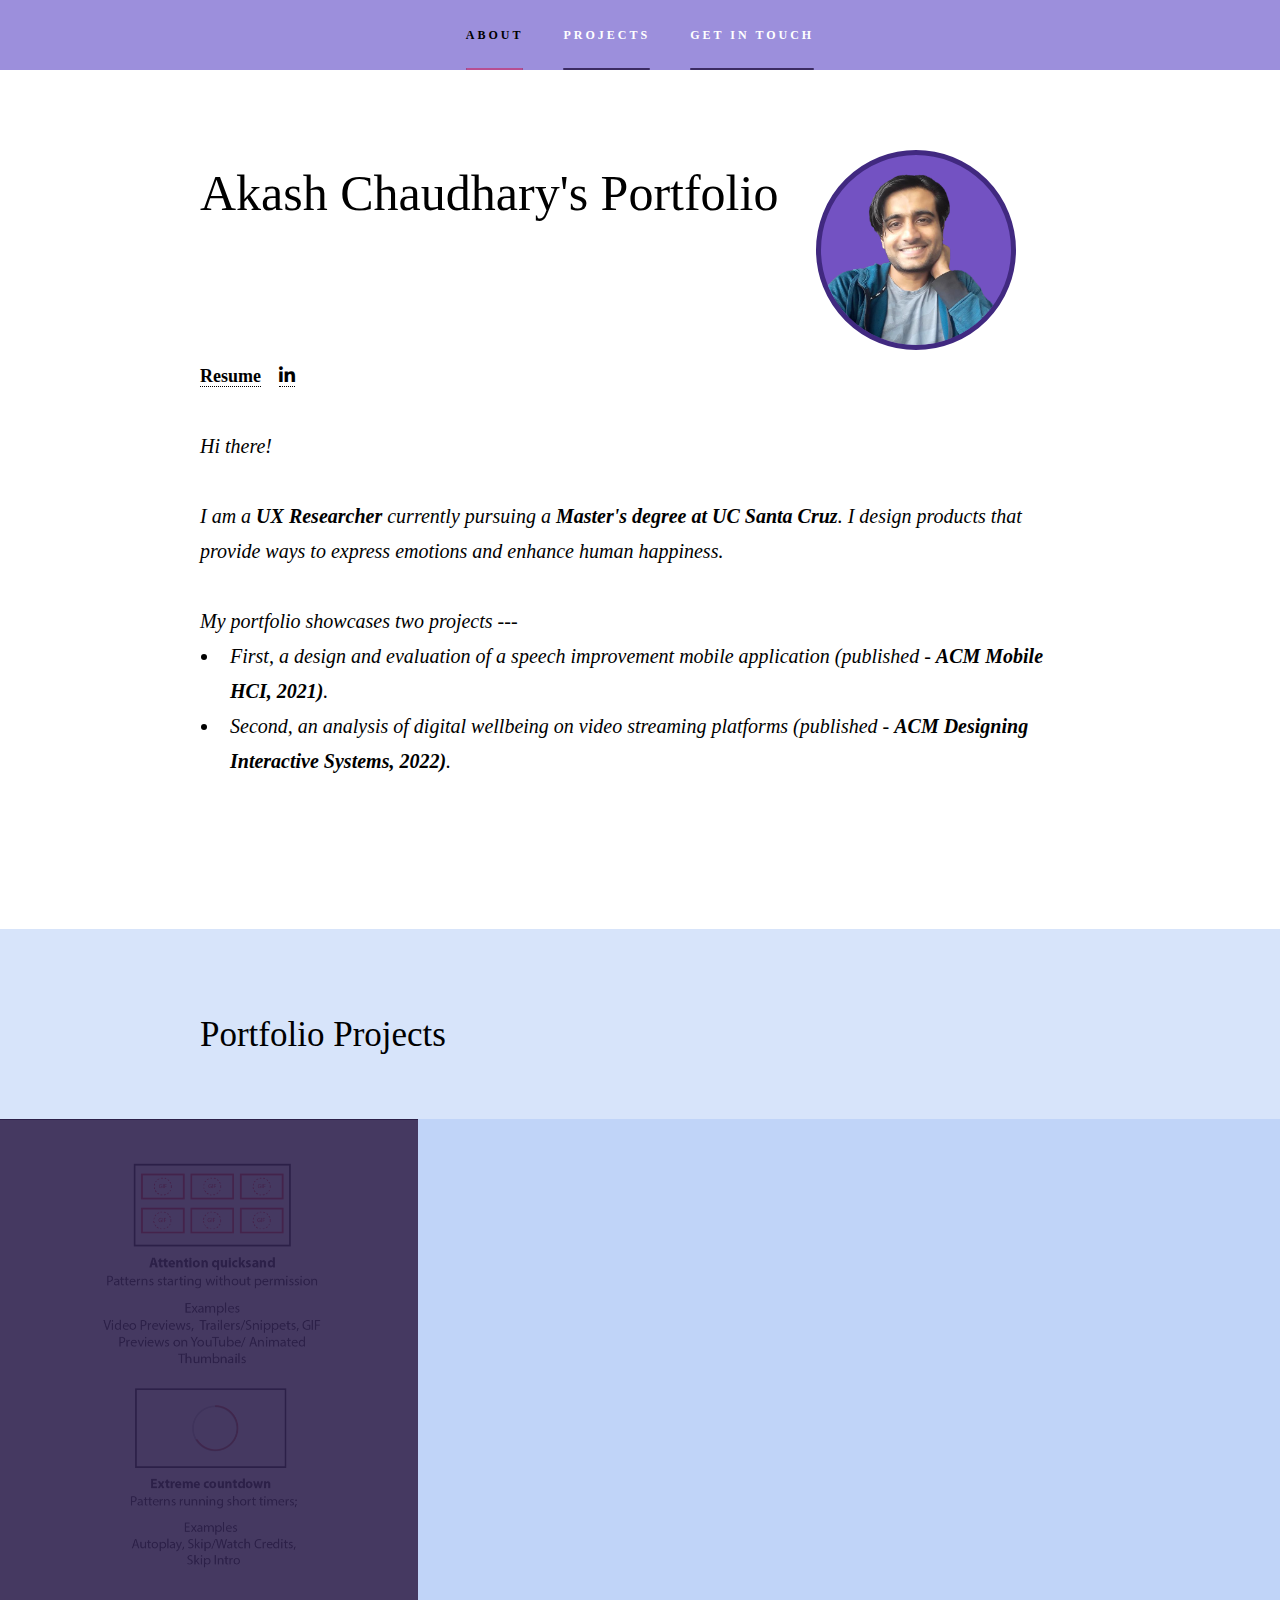
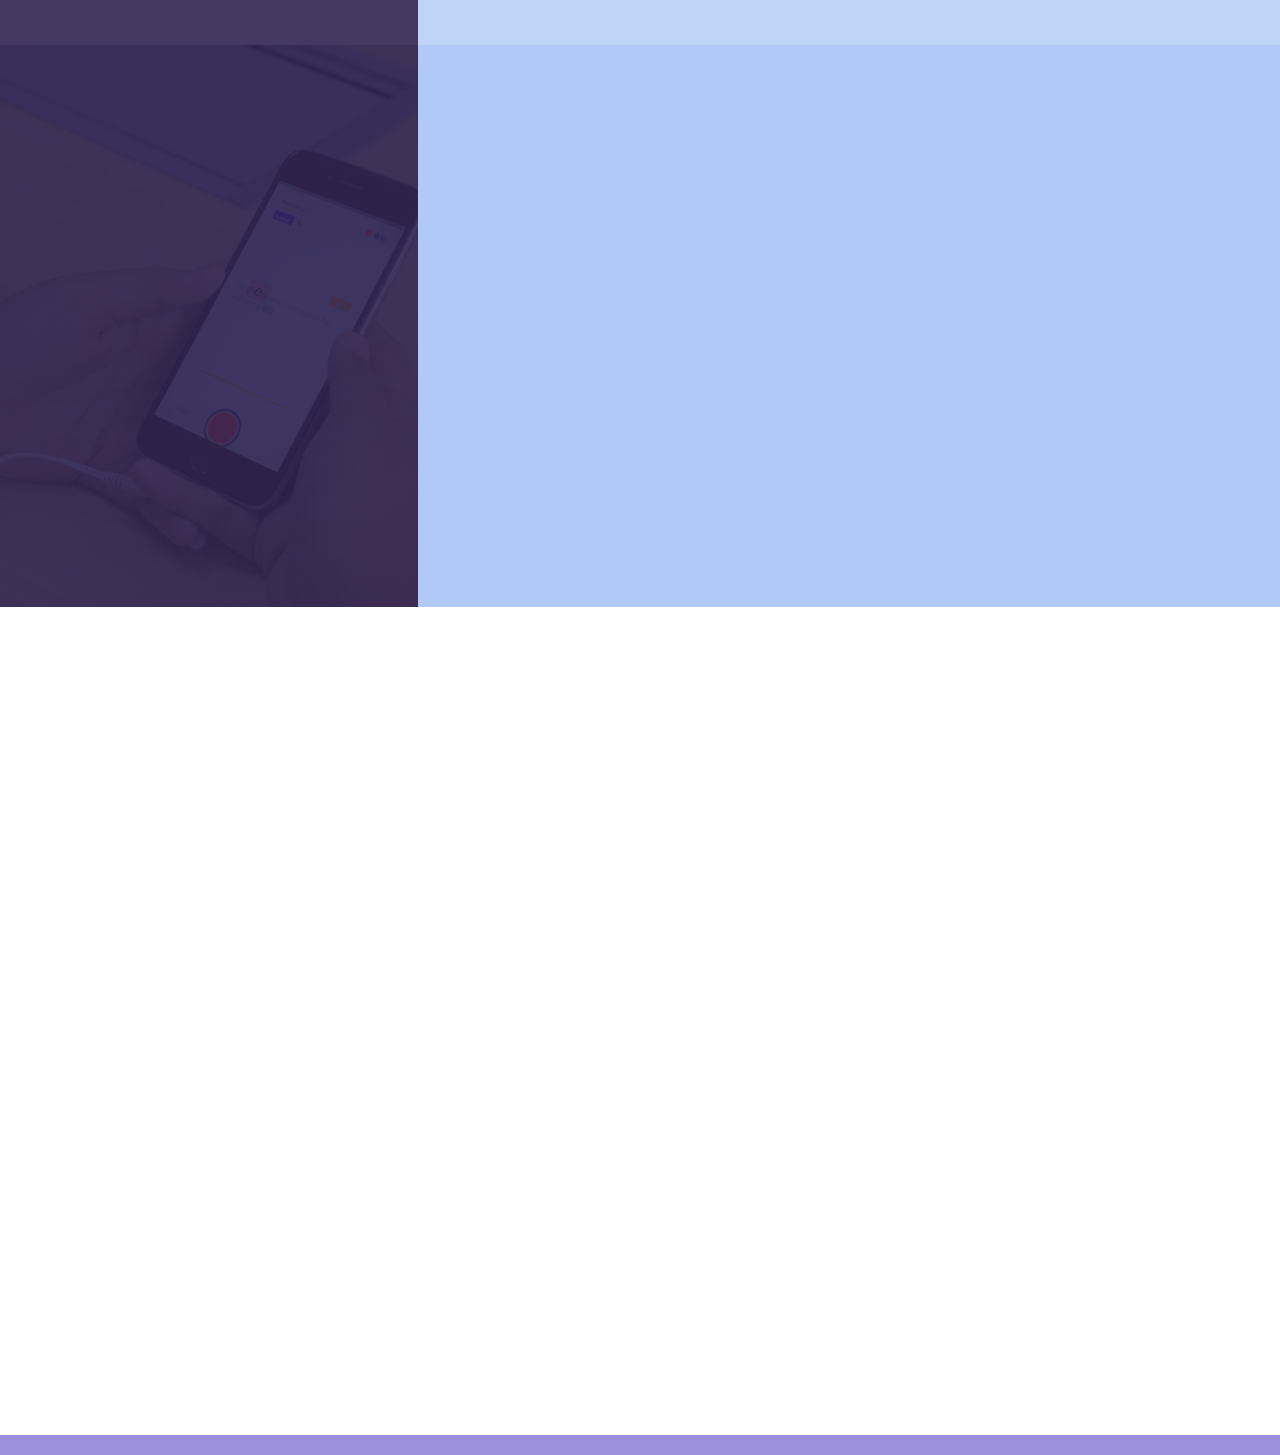
==== commit 38ca9110: "dawfasdfwq" ====
--- a/index.html
+++ b/index.html
@@ -71,12 +71,13 @@
 									
 
 
-									<div style="font-size: 130%;">
-									<!-- <p> -->UX Researcher<!-- </p> -->
-
-									</div>
-
-									<div style="border-bottom: 1px dotted #000;">
+									<!-- <div style="font-size: 130%;">
+									UX Researcher
+
+									</div> -->
+
+									<!-- <div style="border-bottom: 1px dotted #000;"> -->
+									<div>
 									
 									<ul class="icons" style="font-size:90%">
 										<li><a style="border-bottom: 1px dotted #000;" href="assets/Akash_Chaudhary_CV.pdf"><b>Resume</b></a></li>
@@ -104,7 +105,7 @@
 
 									<!-- I think human behaviors are intriguing. We are thoughtful but at times also subject to our cultural biases and individual preferences. Tech "disruptions" make our behavior vulnerable to easy change, but at times these behaviors might be worth "preserving". That's why  -->
 
-									I am a <b>Master's student at UC Santa Cruz</b>. I design products that provide ways to express emotions and enhance human happiness.
+									I am a <b>UX Researcher</b> currently pursuing a <b>Master's degree at UC Santa Cruz</b>. I design products that provide ways to express emotions and enhance human happiness.
 
 									<br>
 									<br>
